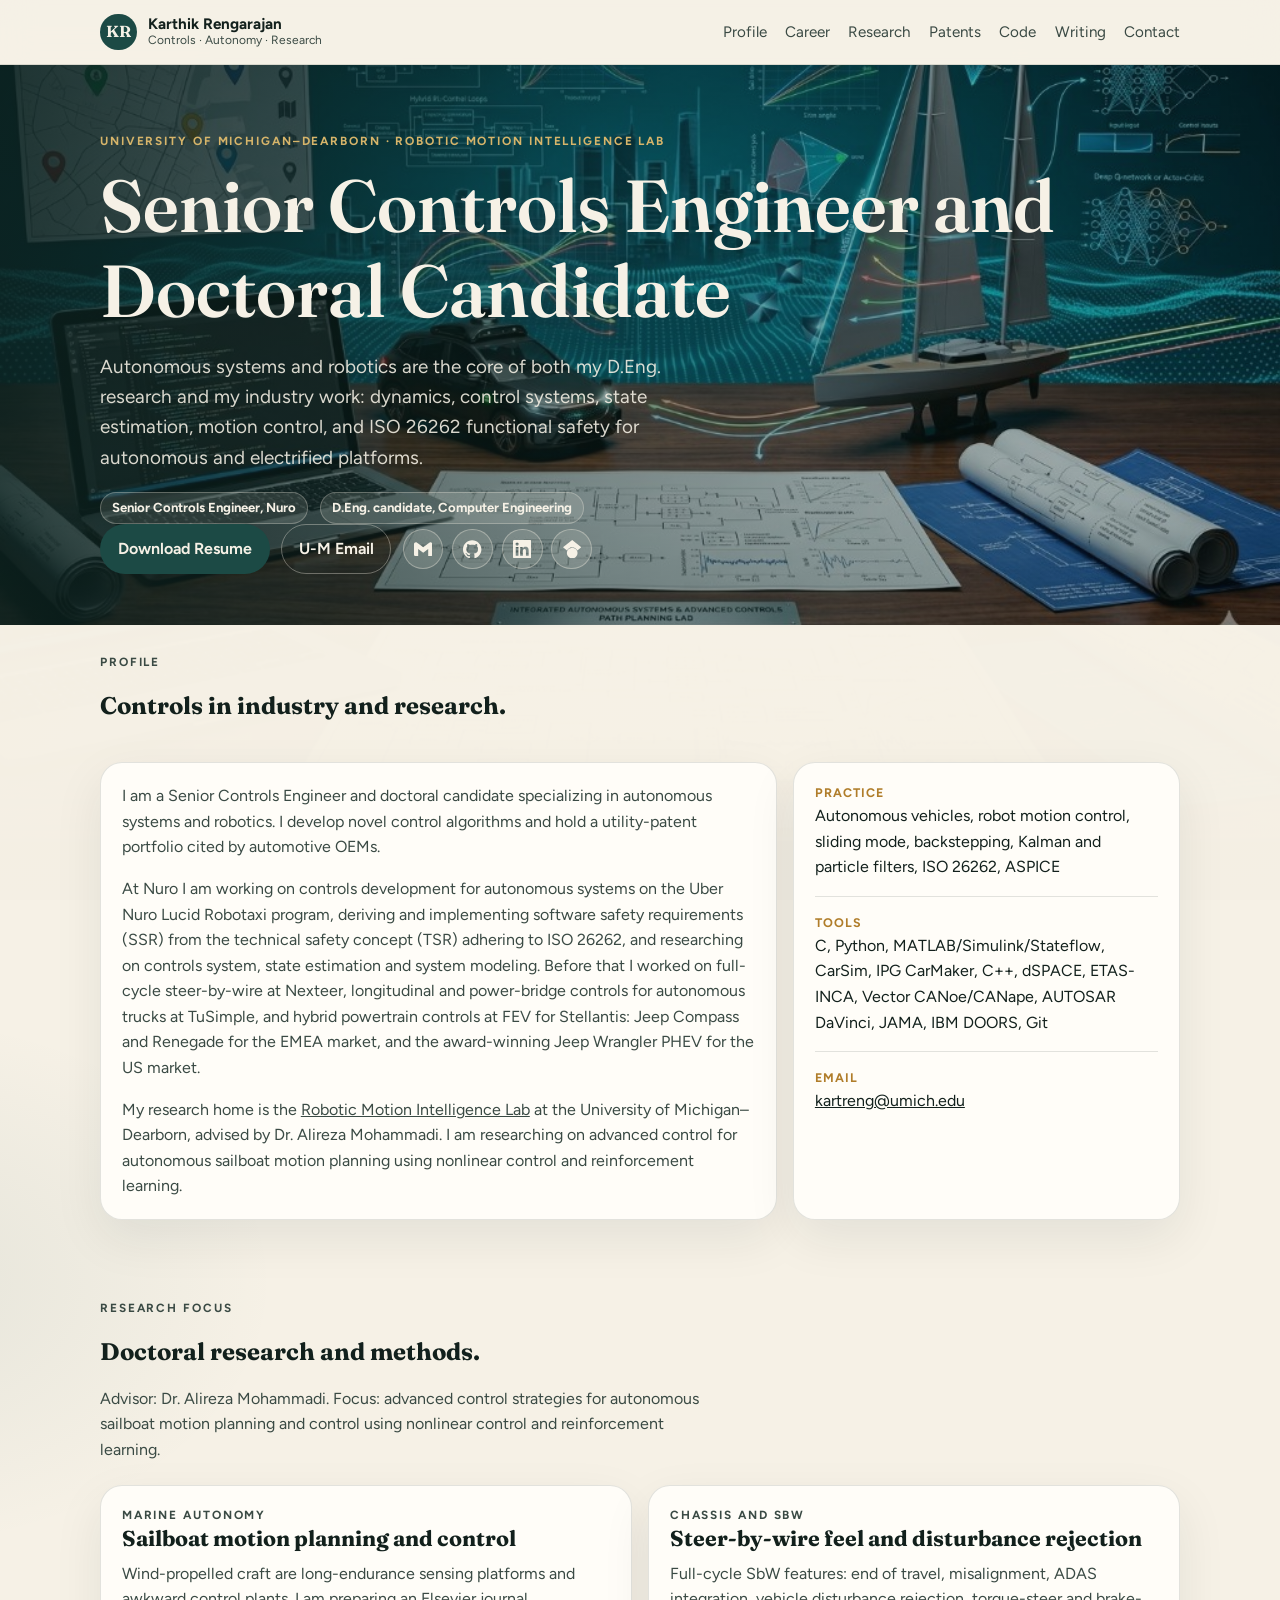
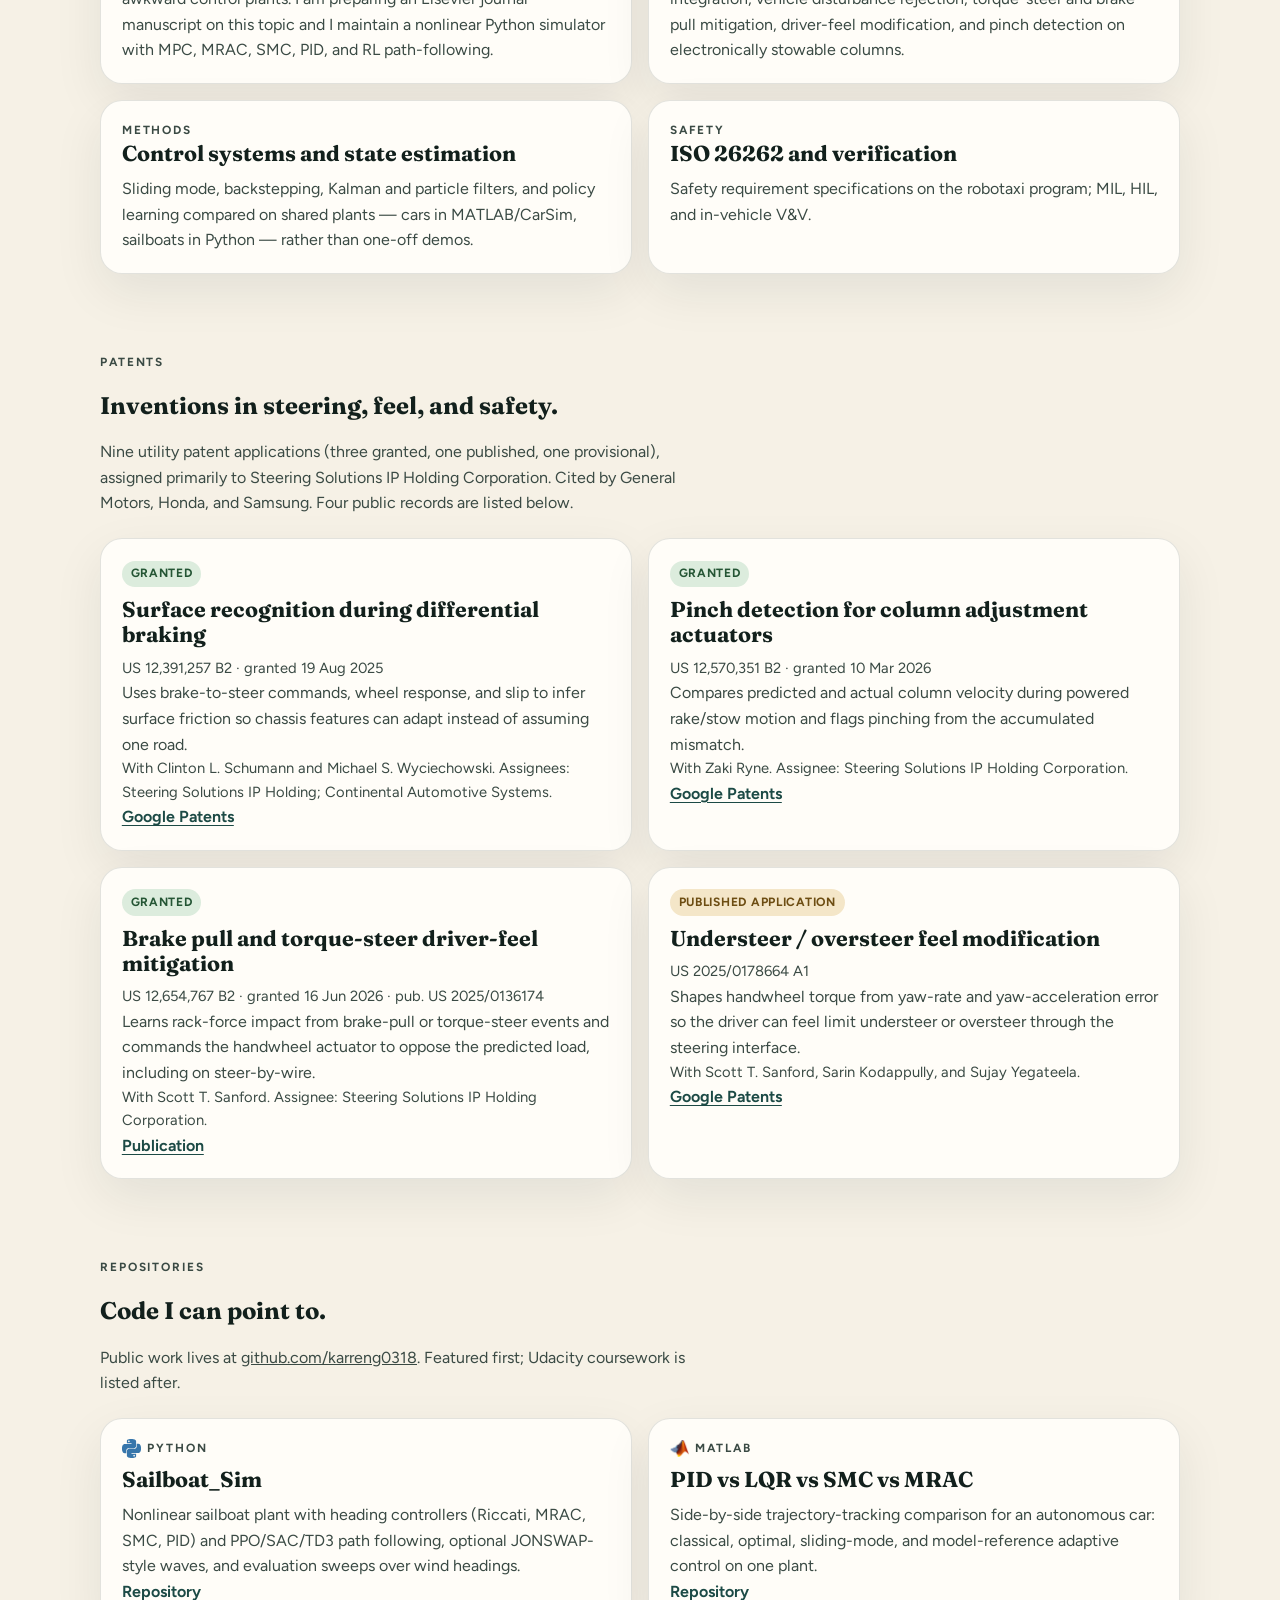
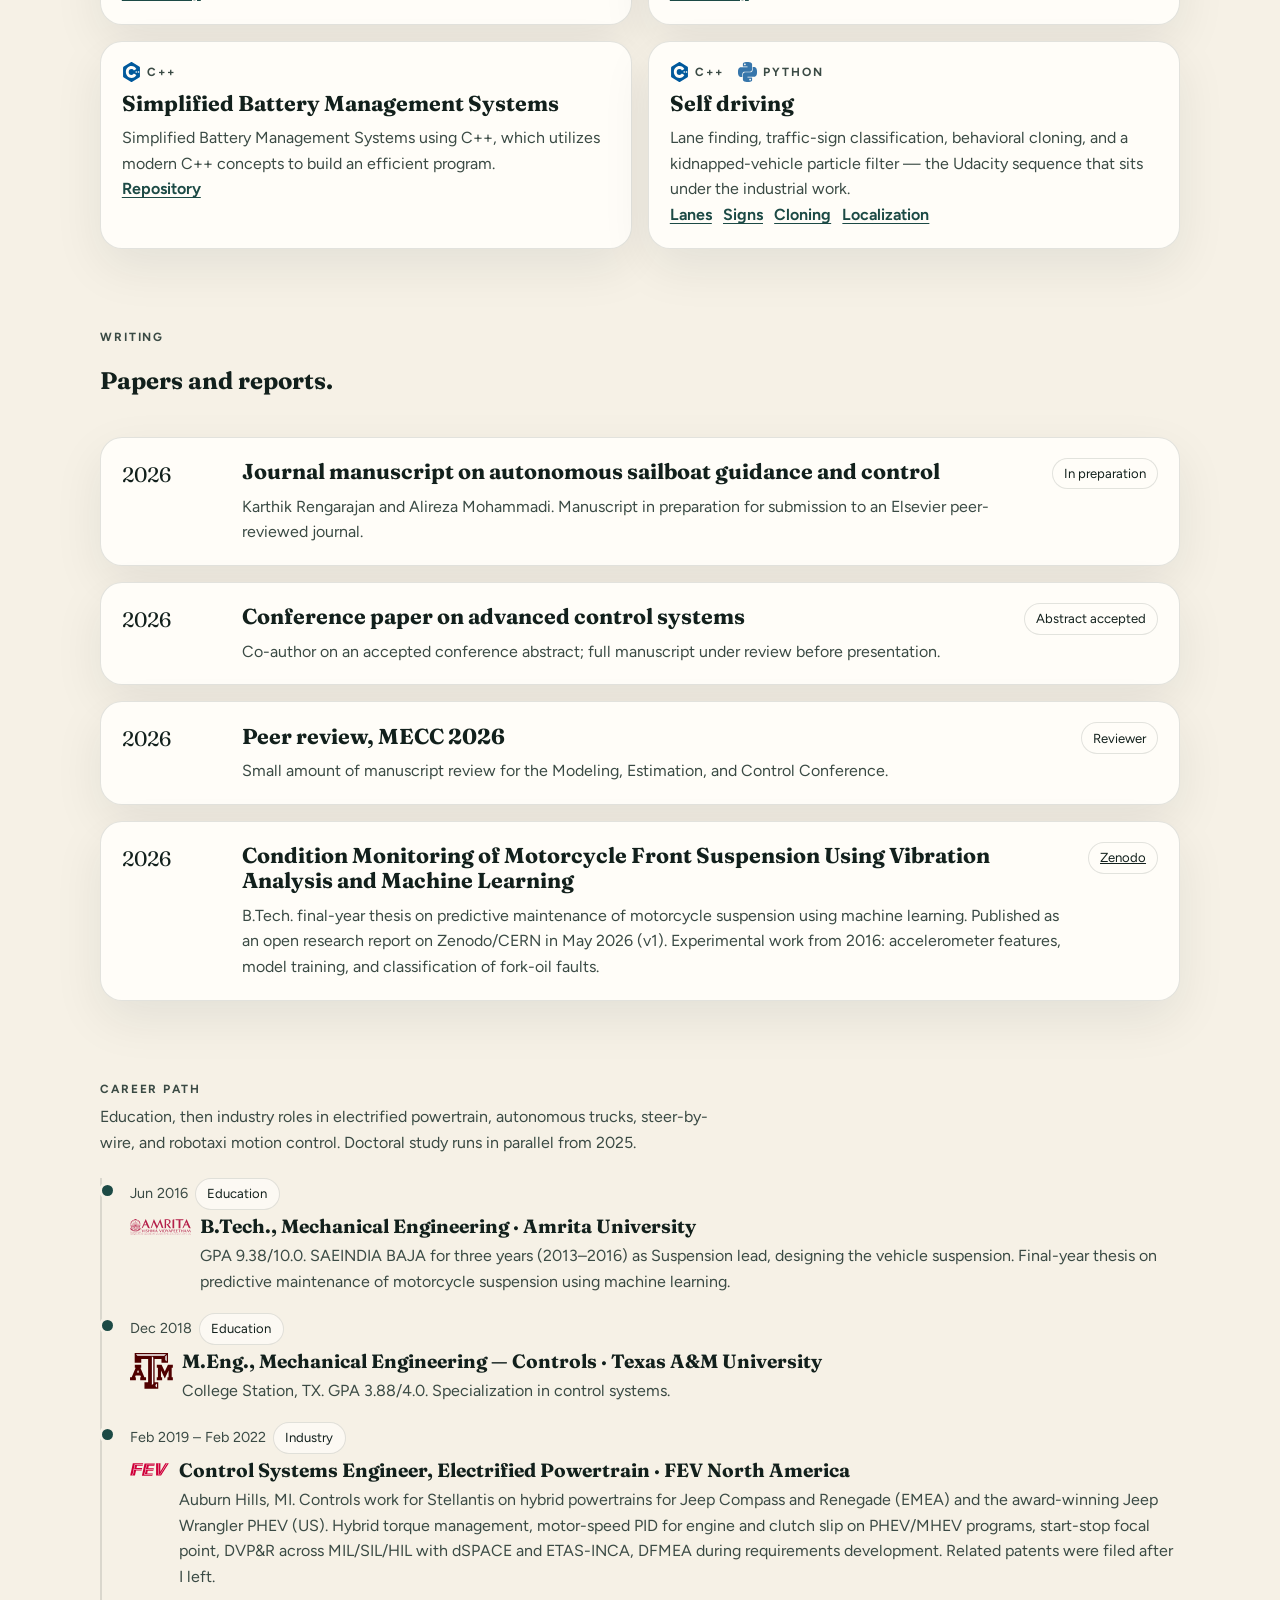
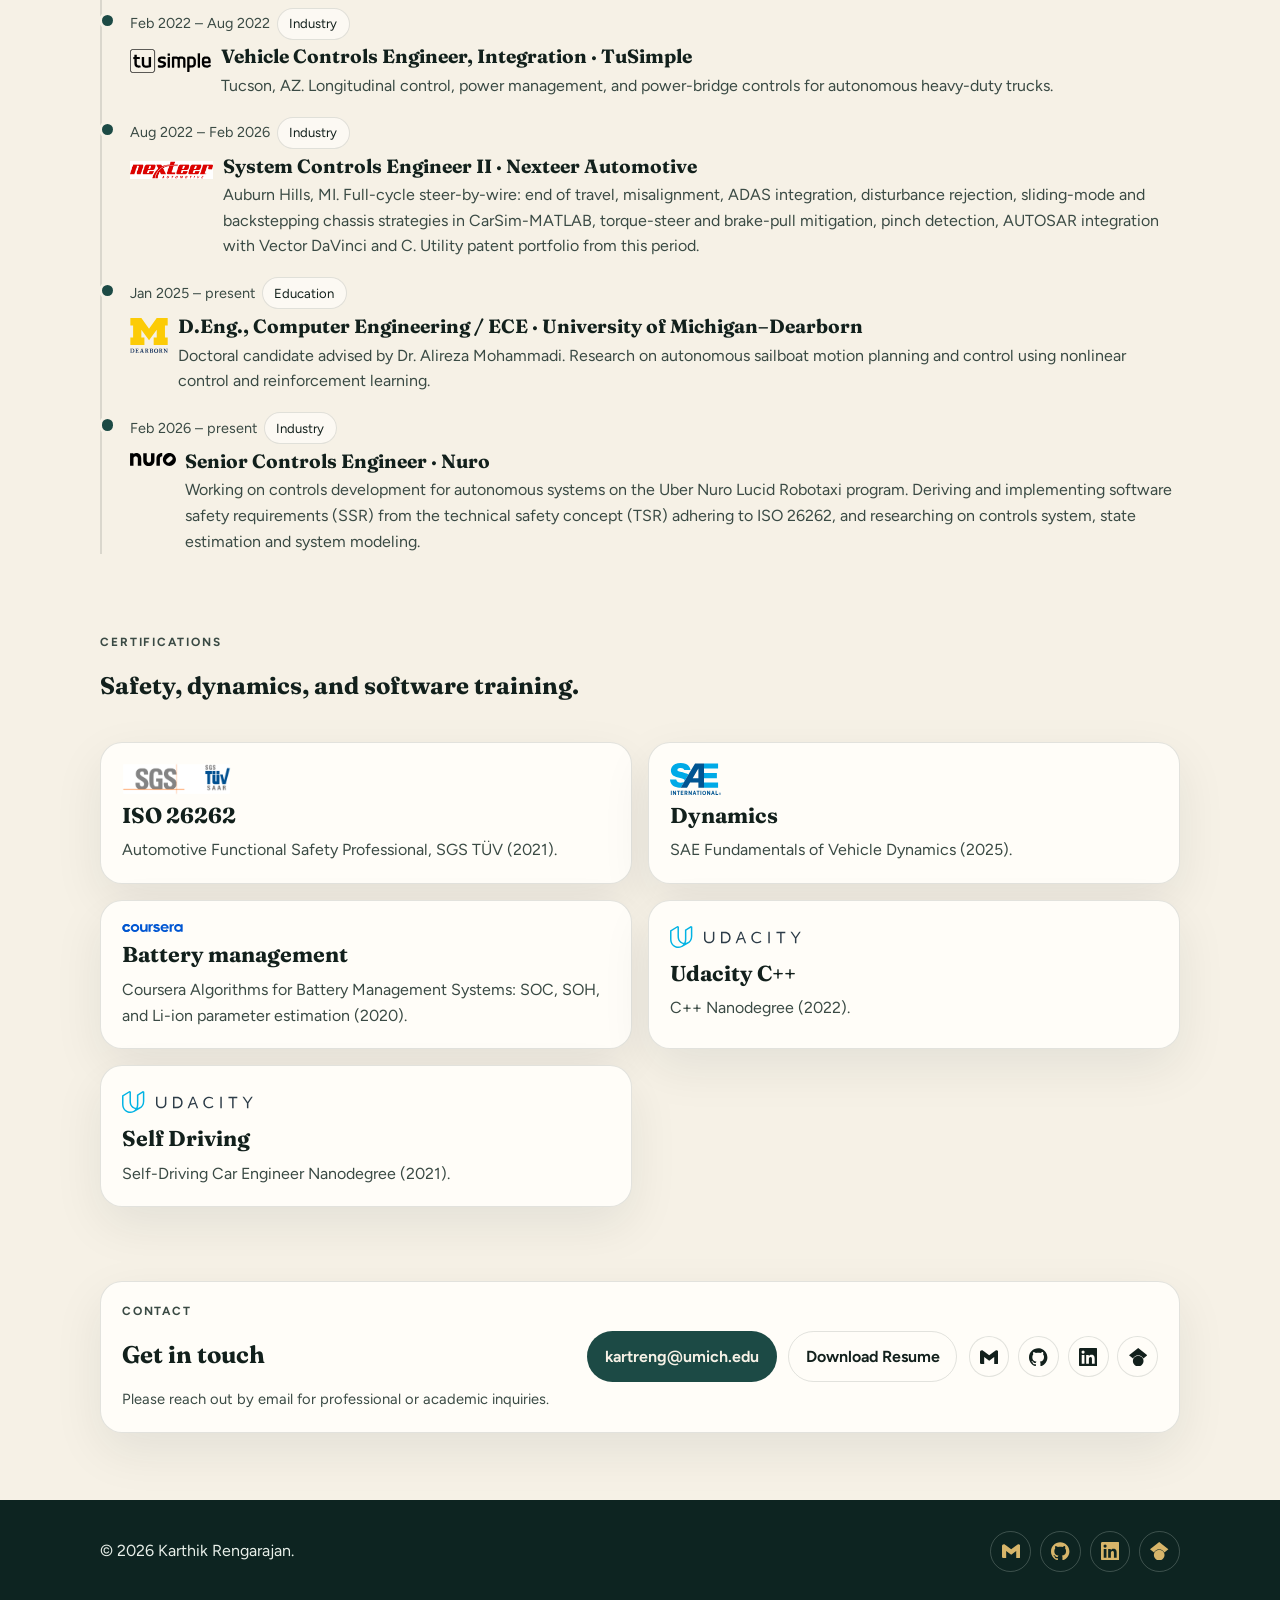
==== index.html @ 4c406afe "Describe Nuro work as deriving and implementing SSRs from the technical safety concept. Co-authored-" ====
<!DOCTYPE html>
<html lang="en">
<head>
  <meta charset="utf-8">
  <meta name="viewport" content="width=device-width, initial-scale=1">
  <title>Karthik Rengarajan — Senior Controls Engineer and Doctoral Candidate</title>
  <meta name="description" content="Karthik Rengarajan: Senior Controls Engineer at Nuro, D.Eng. candidate at the University of Michigan–Dearborn. Autonomous systems, steer-by-wire patents, sailboat control research.">
  <meta name="author" content="Karthik Rengarajan">
  <meta property="og:title" content="Karthik Rengarajan — Senior Controls Engineer and Doctoral Candidate">
  <meta property="og:description" content="Senior Controls Engineer at Nuro and D.Eng. candidate at the University of Michigan–Dearborn. Controls, autonomy, and research.">
  <meta property="og:type" content="website">
  <meta property="og:url" content="https://karreng0318.github.io/">
  <meta property="og:image" content="https://karreng0318.github.io/assets/cover.jpg">
  <meta name="twitter:card" content="summary_large_image">
  <meta name="twitter:title" content="Karthik Rengarajan — Senior Controls Engineer and Doctoral Candidate">
  <meta name="twitter:description" content="Senior Controls Engineer at Nuro and D.Eng. candidate at the University of Michigan–Dearborn.">
  <meta name="twitter:image" content="https://karreng0318.github.io/assets/cover.jpg">
  <link rel="preconnect" href="https://fonts.googleapis.com">
  <link rel="preconnect" href="https://fonts.gstatic.com" crossorigin>
  <link href="https://fonts.googleapis.com/css2?family=Figtree:wght@400;500;600;700&family=Fraunces:opsz,wght@9..144,500;9..144,600;9..144,700&display=swap" rel="stylesheet">
  <link rel="stylesheet" href="css/styles.css">
</head>
<body>
  <a class="skip-link" href="#main">Skip to content</a>
  <header class="site-header">
    <div class="nav-wrap">
      <a class="brand" href="#top">
        <span class="mark" aria-hidden="true">KR</span>
        <span class="brand-text">
          <strong>Karthik Rengarajan</strong>
          <span>Controls · Autonomy · Research</span>
        </span>
      </a>
      <button class="nav-toggle" type="button" aria-expanded="false" aria-controls="site-nav">Menu</button>
      <nav id="site-nav" aria-label="Primary">
        <ul class="nav-links">
          <li><a href="#profile">Profile</a></li>
          <li><a href="#career">Career</a></li>
          <li><a href="#research">Research</a></li>
          <li><a href="#patents">Patents</a></li>
          <li><a href="#code">Code</a></li>
          <li><a href="#writing">Writing</a></li>
          <li><a href="#contact">Contact</a></li>
        </ul>
      </nav>
    </div>
  </header>

  <main id="main">
    <section class="hero" id="top">
      <div class="hero-media">
        <img src="assets/cover.jpg" alt="Cover image: laptop, autonomous vehicle model, sailboat model, and control diagrams.">
      </div>
      <div class="hero-copy">
        <p class="kicker">University of Michigan–Dearborn · Robotic Motion Intelligence Lab</p>
        <h1>Senior Controls Engineer and Doctoral Candidate</h1>
        <p class="lede">Autonomous systems and robotics are the core of both my D.Eng. research and my industry work: dynamics, control systems, state estimation, motion control, and ISO 26262 functional safety for autonomous and electrified platforms.</p>
        <div class="meta-row" aria-label="Current roles">
          <span class="chip">Senior Controls Engineer, Nuro</span>
          <span class="chip">D.Eng. candidate, Computer Engineering</span>
        </div>
        <div class="hero-actions">
          <a class="btn btn-primary" href="assets/Karthik_Rengarajan_Resume.pdf">Download Resume</a>
          <a class="btn btn-ghost" href="mailto:kartreng@umich.edu">U-M Email</a>
          <nav class="icon-row" aria-label="Email and profiles">
            <a class="icon-link" href="mailto:karthik.rengarajan3@gmail.com" aria-label="Gmail">
              <svg viewBox="0 0 24 24" aria-hidden="true"><path d="M24 5.457v13.909c0 .904-.732 1.636-1.636 1.636h-3.819V11.73L12 16.64l-6.545-4.91v9.273H1.636A1.636 1.636 0 0 1 0 19.366V5.457c0-2.023 2.309-3.178 3.927-1.964L5.455 4.64 12 9.548l6.545-4.91 1.528-1.145C21.69 2.28 24 3.434 24 5.457z"/></svg>
            </a>
            <a class="icon-link" href="https://github.com/karreng0318" rel="noopener" aria-label="GitHub">
              <svg viewBox="0 0 24 24" aria-hidden="true"><path d="M12 .297c-6.63 0-12 5.373-12 12 0 5.303 3.438 9.8 8.205 11.385.6.113.82-.258.82-.577 0-.285-.01-1.04-.015-2.04-3.338.724-4.042-1.61-4.042-1.61C4.422 18.07 3.633 17.7 3.633 17.7c-1.087-.744.084-.729.084-.729 1.205.084 1.838 1.236 1.838 1.236 1.07 1.835 2.809 1.305 3.495.998.108-.776.417-1.305.76-1.605-2.665-.3-5.466-1.332-5.466-5.93 0-1.31.465-2.38 1.235-3.22-.135-.303-.54-1.523.105-3.176 0 0 1.005-.322 3.3 1.23.96-.267 1.98-.399 3-.405 1.02.006 2.04.138 3 .405 2.28-1.552 3.285-1.23 3.285-1.23.645 1.653.24 2.873.12 3.176.765.84 1.23 1.91 1.23 3.22 0 4.61-2.805 5.625-5.475 5.92.42.36.81 1.096.81 2.22 0 1.606-.015 2.896-.015 3.286 0 .315.21.69.825.57C20.565 22.092 24 17.592 24 12.297c0-6.627-5.373-12-12-12"/></svg>
            </a>
            <a class="icon-link" href="https://www.linkedin.com/in/karthik-rengarajan" rel="noopener" aria-label="LinkedIn">
              <svg viewBox="0 0 24 24" aria-hidden="true"><path d="M20.447 20.452h-3.554v-5.569c0-1.328-.027-3.037-1.852-3.037-1.853 0-2.136 1.445-2.136 2.939v5.667H9.351V9h3.414v1.561h.046c.477-.9 1.637-1.85 3.37-1.85 3.601 0 4.267 2.37 4.267 5.455v6.286zM5.337 7.433a2.062 2.062 0 0 1-2.063-2.065 2.064 2.064 0 1 1 2.063 2.065zm1.782 13.019H3.555V9h3.564v11.452zM22.225 0H1.771C.792 0 0 .774 0 1.729v20.542C0 23.227.792 24 1.771 24h20.451C23.2 24 24 23.227 24 22.271V1.729C24 .774 23.2 0 22.222 0h.003z"/></svg>
            </a>
            <a class="icon-link" href="https://scholar.google.com/citations?user=8799Yj0AAAAJ&hl=en" rel="noopener" aria-label="Google Scholar">
              <svg viewBox="0 0 24 24" aria-hidden="true"><path d="M5.242 13.769L0 9.5 12 0l12 9.5-5.242 4.269C17.548 11.249 14.978 9.5 12 9.5c-2.977 0-5.548 1.748-6.758 4.269zM12 10a7 7 0 1 0 0 14 7 7 0 0 0 0-14z"/></svg>
            </a>
          </nav>
        </div>
      </div>
    </section>

    <section class="section" id="profile">
      <div class="section-head">
        <div>
          <p class="kicker">Profile</p>
          <h2>Controls in industry and research.</h2>
        </div>
      </div>
      <div class="profile-grid">
        <article class="card">
          <p>I am a Senior Controls Engineer and doctoral candidate specializing in autonomous systems and robotics. I develop novel control algorithms and hold a utility-patent portfolio cited by automotive OEMs.</p>
          <p style="margin-top:1rem">At Nuro I am working on controls development for autonomous systems on the Uber Nuro Lucid Robotaxi program, deriving and implementing software safety requirements (SSR) from the technical safety concept (TSR) adhering to ISO 26262, and researching on controls system, state estimation and system modeling. Before that I worked on full-cycle steer-by-wire at Nexteer, longitudinal and power-bridge controls for autonomous trucks at TuSimple, and hybrid powertrain controls at FEV for Stellantis: Jeep Compass and Renegade for the EMEA market, and the award-winning Jeep Wrangler PHEV for the US market.</p>
          <p style="margin-top:1rem">My research home is the <a href="https://www-personal.umd.umich.edu/~amohmmad/people.html" rel="noopener">Robotic Motion Intelligence Lab</a> at the University of Michigan–Dearborn, advised by Dr. Alireza Mohammadi. I am researching on advanced control for autonomous sailboat motion planning using nonlinear control and reinforcement learning.</p>
        </article>
        <aside class="card">
          <ul class="facts">
            <li>
              <span>Practice</span>
              Autonomous vehicles, robot motion control, sliding mode, backstepping, Kalman and particle filters, ISO 26262, ASPICE
            </li>
            <li>
              <span>Tools</span>
              C, Python, MATLAB/Simulink/Stateflow, CarSim, IPG CarMaker, C++, dSPACE, ETAS-INCA, Vector CANoe/CANape, AUTOSAR DaVinci, JAMA, IBM DOORS, Git
            </li>
            <li>
              <span>Email</span>
              <a href="mailto:kartreng@umich.edu">kartreng@umich.edu</a>
            </li>
          </ul>
        </aside>
      </div>
    </section>

    <section class="section" id="research">
      <div class="section-head">
        <div>
          <p class="kicker">Research focus</p>
          <h2>Doctoral research and methods.</h2>
          <p>Advisor: Dr. Alireza Mohammadi. Focus: advanced control strategies for autonomous sailboat motion planning and control using nonlinear control and reinforcement learning.</p>
        </div>
      </div>
      <div class="research-grid">
        <article class="card">
          <p class="kicker">Marine autonomy</p>
          <h3>Sailboat motion planning and control</h3>
          <p>Wind-propelled craft are long-endurance sensing platforms and awkward control plants. I am preparing an Elsevier journal manuscript on this topic and I maintain a nonlinear Python simulator with MPC, MRAC, SMC, PID, and RL path-following.</p>
        </article>
        <article class="card">
          <p class="kicker">Chassis and SbW</p>
          <h3>Steer-by-wire feel and disturbance rejection</h3>
          <p>Full-cycle SbW features: end of travel, misalignment, ADAS integration, vehicle disturbance rejection, torque-steer and brake-pull mitigation, driver-feel modification, and pinch detection on electronically stowable columns.</p>
        </article>
        <article class="card">
          <p class="kicker">Methods</p>
          <h3>Control systems and state estimation</h3>
          <p>Sliding mode, backstepping, Kalman and particle filters, and policy learning compared on shared plants — cars in MATLAB/CarSim, sailboats in Python — rather than one-off demos.</p>
        </article>
        <article class="card">
          <p class="kicker">Safety</p>
          <h3>ISO 26262 and verification</h3>
          <p>Safety requirement specifications on the robotaxi program; MIL, HIL, and in-vehicle V&amp;V.</p>
        </article>
      </div>
    </section>

    <section class="section" id="patents">
      <div class="section-head">
        <div>
          <p class="kicker">Patents</p>
          <h2>Inventions in steering, feel, and safety.</h2>
          <p>Nine utility patent applications (three granted, one published, one provisional), assigned primarily to Steering Solutions IP Holding Corporation. Cited by General Motors, Honda, and Samsung. Four public records are listed below.</p>
        </div>
      </div>
      <div class="patent-grid">
        <article class="card">
          <span class="status status-granted">Granted</span>
          <h3>Surface recognition during differential braking</h3>
          <p class="muted">US 12,391,257 B2 · granted 19 Aug 2025</p>
          <p>Uses brake-to-steer commands, wheel response, and slip to infer surface friction so chassis features can adapt instead of assuming one road.</p>
          <p class="muted">With Clinton L. Schumann and Michael S. Wyciechowski. Assignees: Steering Solutions IP Holding; Continental Automotive Systems.</p>
          <p class="card-links"><a href="https://patents.google.com/patent/US12391257B2/en" rel="noopener">Google Patents</a></p>
        </article>
        <article class="card">
          <span class="status status-granted">Granted</span>
          <h3>Pinch detection for column adjustment actuators</h3>
          <p class="muted">US 12,570,351 B2 · granted 10 Mar 2026</p>
          <p>Compares predicted and actual column velocity during powered rake/stow motion and flags pinching from the accumulated mismatch.</p>
          <p class="muted">With Zaki Ryne. Assignee: Steering Solutions IP Holding Corporation.</p>
          <p class="card-links"><a href="https://patents.google.com/patent/US12570351B2/en" rel="noopener">Google Patents</a></p>
        </article>
        <article class="card">
          <span class="status status-granted">Granted</span>
          <h3>Brake pull and torque-steer driver-feel mitigation</h3>
          <p class="muted">US 12,654,767 B2 · granted 16 Jun 2026 · pub. US 2025/0136174</p>
          <p>Learns rack-force impact from brake-pull or torque-steer events and commands the handwheel actuator to oppose the predicted load, including on steer-by-wire.</p>
          <p class="muted">With Scott T. Sanford. Assignee: Steering Solutions IP Holding Corporation.</p>
          <p class="card-links"><a href="https://patents.google.com/patent/US20250136174A1/en" rel="noopener">Publication</a></p>
        </article>
        <article class="card">
          <span class="status status-pending">Published application</span>
          <h3>Understeer / oversteer feel modification</h3>
          <p class="muted">US 2025/0178664 A1</p>
          <p>Shapes handwheel torque from yaw-rate and yaw-acceleration error so the driver can feel limit understeer or oversteer through the steering interface.</p>
          <p class="muted">With Scott T. Sanford, Sarin Kodappully, and Sujay Yegateela.</p>
          <p class="card-links"><a href="https://patents.google.com/patent/US20250178664A1/en" rel="noopener">Google Patents</a></p>
        </article>
      </div>
    </section>

    <section class="section" id="code">
      <div class="section-head">
        <div>
          <p class="kicker">Repositories</p>
          <h2>Code I can point to.</h2>
          <p>Public work lives at <a href="https://github.com/karreng0318" rel="noopener">github.com/karreng0318</a>. Featured first; Udacity coursework is listed after.</p>
        </div>
      </div>
      <div class="repo-grid">
        <article class="card">
          <p class="kicker repo-lang"><span><img src="assets/logos/python.svg" alt="" width="24" height="24">Python</span></p>
          <h3>Sailboat_Sim</h3>
          <p>Nonlinear sailboat plant with heading controllers (Riccati, MRAC, SMC, PID) and PPO/SAC/TD3 path following, optional JONSWAP-style waves, and evaluation sweeps over wind headings.</p>
          <p class="card-links"><a href="https://github.com/karreng0318/Sailboat_Sim-main" rel="noopener">Repository</a></p>
        </article>
        <article class="card">
          <p class="kicker repo-lang"><span><img src="assets/logos/matlab.png" alt="" width="24" height="21">MATLAB</span></p>
          <h3>PID vs LQR vs SMC vs MRAC</h3>
          <p>Side-by-side trajectory-tracking comparison for an autonomous car: classical, optimal, sliding-mode, and model-reference adaptive control on one plant.</p>
          <p class="card-links"><a href="https://github.com/karreng0318/PID_vs_LQR_vs_SMC_vs_MRAC-Autonomous-Car-Trajectory-Tracking" rel="noopener">Repository</a></p>
        </article>
        <article class="card">
          <p class="kicker repo-lang"><span><img src="assets/logos/cplusplus.svg" alt="" width="24" height="24">C++</span></p>
          <h3>Simplified Battery Management Systems</h3>
          <p>Simplified Battery Management Systems using C++, which utilizes modern C++ concepts to build an efficient program.</p>
          <p class="card-links"><a href="https://github.com/karreng0318/Simple_BMS_Cpp" rel="noopener">Repository</a></p>
        </article>
        <article class="card">
          <p class="kicker repo-lang"><span><img src="assets/logos/cplusplus.svg" alt="" width="24" height="24">C++</span><span><img src="assets/logos/python.svg" alt="" width="24" height="24">Python</span></p>
          <h3>Self driving</h3>
          <p>Lane finding, traffic-sign classification, behavioral cloning, and a kidnapped-vehicle particle filter — the Udacity sequence that sits under the industrial work.</p>
          <p class="card-links">
            <a href="https://github.com/karreng0318/Udacity-Self-Driving-Car-Engineer_Project_1_Finding_Lane_Lines" rel="noopener">Lanes</a>
            <a href="https://github.com/karreng0318/Udacity_Self_Driving_Car_Project_3_Classifying_Traffic_signs" rel="noopener">Signs</a>
            <a href="https://github.com/karreng0318/Udacity_Self_Driving_Car_Project_4_Behavioral_Cloning" rel="noopener">Cloning</a>
            <a href="https://github.com/karreng0318/Udacity_Self_driving_car_Project_6_Self_Drving_Car_Kidnapped_Vehicle" rel="noopener">Localization</a>
          </p>
        </article>
      </div>
    </section>

    <section class="section" id="writing">
      <div class="section-head">
        <div>
          <p class="kicker">Writing</p>
          <h2>Papers and reports.</h2>
        </div>
      </div>
      <div class="pub-list">
        <article class="card pub-item">
          <div class="year">2026</div>
          <div>
            <h3>Journal manuscript on autonomous sailboat guidance and control</h3>
            <p>Karthik Rengarajan and Alireza Mohammadi. Manuscript in preparation for submission to an Elsevier peer-reviewed journal.</p>
          </div>
          <span class="tag">In preparation</span>
        </article>
        <article class="card pub-item">
          <div class="year">2026</div>
          <div>
            <h3>Conference paper on advanced control systems</h3>
            <p>Co-author on an accepted conference abstract; full manuscript under review before presentation.</p>
          </div>
          <span class="tag">Abstract accepted</span>
        </article>
        <article class="card pub-item">
          <div class="year">2026</div>
          <div>
            <h3>Peer review, MECC 2026</h3>
            <p>Small amount of manuscript review for the Modeling, Estimation, and Control Conference.</p>
          </div>
          <span class="tag">Reviewer</span>
        </article>
        <article class="card pub-item">
          <div class="year">2026</div>
          <div>
            <h3>Condition Monitoring of Motorcycle Front Suspension Using Vibration Analysis and Machine Learning</h3>
            <p>B.Tech. final-year thesis on predictive maintenance of motorcycle suspension using machine learning. Published as an open research report on Zenodo/CERN in May 2026 (v1). Experimental work from 2016: accelerometer features, model training, and classification of fork-oil faults.</p>
          </div>
          <a class="tag" href="https://doi.org/10.5281/zenodo.20103448" rel="noopener">Zenodo</a>
        </article>
      </div>
    </section>

    <section class="section" id="career">
      <div class="section-head">
        <div>
          <p class="kicker">Career path</p>
          <p>Education, then industry roles in electrified powertrain, autonomous trucks, steer-by-wire, and robotaxi motion control. Doctoral study runs in parallel from 2025.</p>
        </div>
      </div>
      <ol class="path-list">
        <li>
          <div class="path-meta"><time datetime="2016-06">Jun 2016</time><span class="tag">Education</span></div>
          <div class="path-org">
            <img class="logo-sm" src="assets/logos/amrita.svg" alt="" width="245" height="63">
            <div>
              <h3>B.Tech., Mechanical Engineering · Amrita University</h3>
              <p>GPA 9.38/10.0. SAEINDIA BAJA for three years (2013–2016) as Suspension lead, designing the vehicle suspension. Final-year thesis on predictive maintenance of motorcycle suspension using machine learning.</p>
            </div>
          </div>
        </li>
        <li>
          <div class="path-meta"><time datetime="2018-12">Dec 2018</time><span class="tag">Education</span></div>
          <div class="path-org">
            <img class="logo-lg" src="assets/logos/texas-am.svg" alt="" width="80" height="66">
            <div>
              <h3>M.Eng., Mechanical Engineering — Controls · Texas A&amp;M University</h3>
              <p>College Station, TX. GPA 3.88/4.0. Specialization in control systems.</p>
            </div>
          </div>
        </li>
        <li>
          <div class="path-meta"><time datetime="2019-02">Feb 2019 – Feb 2022</time><span class="tag">Industry</span></div>
          <div class="path-org">
            <img class="logo-xs" src="assets/logos/fev.svg" alt="" width="120" height="40">
            <div>
              <h3>Control Systems Engineer, Electrified Powertrain · FEV North America</h3>
              <p>Auburn Hills, MI. Controls work for Stellantis on hybrid powertrains for Jeep Compass and Renegade (EMEA) and the award-winning Jeep Wrangler PHEV (US). Hybrid torque management, motor-speed PID for engine and clutch slip on PHEV/MHEV programs, start-stop focal point, DVP&amp;R across MIL/SIL/HIL with dSPACE and ETAS-INCA, DFMEA during requirements development. Related patents were filed after I left.</p>
            </div>
          </div>
        </li>
        <li>
          <div class="path-meta"><time datetime="2022-02">Feb 2022 – Aug 2022</time><span class="tag">Industry</span></div>
          <div class="path-org">
            <img src="assets/logos/tusimple.svg" alt="" width="160" height="49">
            <div>
              <h3>Vehicle Controls Engineer, Integration · TuSimple</h3>
              <p>Tucson, AZ. Longitudinal control, power management, and power-bridge controls for autonomous heavy-duty trucks.</p>
            </div>
          </div>
        </li>
        <li>
          <div class="path-meta"><time datetime="2022-08">Aug 2022 – Feb 2026</time><span class="tag">Industry</span></div>
          <div class="path-org">
            <img src="assets/logos/nexteer.png" alt="" width="150" height="32">
            <div>
              <h3>System Controls Engineer II · Nexteer Automotive</h3>
              <p>Auburn Hills, MI. Full-cycle steer-by-wire: end of travel, misalignment, ADAS integration, disturbance rejection, sliding-mode and backstepping chassis strategies in CarSim-MATLAB, torque-steer and brake-pull mitigation, pinch detection, AUTOSAR integration with Vector DaVinci and C. Utility patent portfolio from this period.</p>
            </div>
          </div>
        </li>
        <li>
          <div class="path-meta"><time datetime="2025-01">Jan 2025 – present</time><span class="tag">Education</span></div>
          <div class="path-org">
            <img class="logo-lg" src="assets/logos/um-dearborn.svg" alt="" width="84" height="77">
            <div>
              <h3>D.Eng., Computer Engineering / ECE · University of Michigan–Dearborn</h3>
              <p>Doctoral candidate advised by Dr. Alireza Mohammadi. Research on autonomous sailboat motion planning and control using nonlinear control and reinforcement learning.</p>
            </div>
          </div>
        </li>
        <li>
          <div class="path-meta"><time datetime="2026-02">Feb 2026 – present</time><span class="tag">Industry</span></div>
          <div class="path-org">
            <img class="logo-xs" src="assets/logos/nuro.svg" alt="" width="140" height="40">
            <div>
              <h3>Senior Controls Engineer · Nuro</h3>
              <p>Working on controls development for autonomous systems on the Uber Nuro Lucid Robotaxi program. Deriving and implementing software safety requirements (SSR) from the technical safety concept (TSR) adhering to ISO 26262, and researching on controls system, state estimation and system modeling.</p>
            </div>
          </div>
        </li>
      </ol>
    </section>

    <section class="section" id="certifications">
      <div class="section-head">
        <div>
          <p class="kicker">Certifications</p>
          <h2>Safety, dynamics, and software training.</h2>
        </div>
      </div>
      <div class="research-grid">
        <article class="card">
          <img class="cert-logo" src="assets/logos/sgs-tuv.png" alt="" width="150" height="44">
          <h3>ISO 26262</h3>
          <p>Automotive Functional Safety Professional, SGS TÜV (2021).</p>
        </article>
        <article class="card">
          <img class="cert-logo" src="assets/logos/sae.svg" alt="" width="80" height="50">
          <h3>Dynamics</h3>
          <p>SAE Fundamentals of Vehicle Dynamics (2025).</p>
        </article>
        <article class="card">
          <img class="cert-logo logo-sm" src="assets/logos/coursera.svg" alt="" width="140" height="20">
          <h3>Battery management</h3>
          <p>Coursera Algorithms for Battery Management Systems: SOC, SOH, and Li-ion parameter estimation (2020).</p>
        </article>
        <article class="card">
          <img class="cert-logo" src="assets/logos/udacity.svg" alt="" width="140" height="23">
          <h3>Udacity C++</h3>
          <p>C++ Nanodegree (2022).</p>
        </article>
        <article class="card">
          <img class="cert-logo" src="assets/logos/udacity.svg" alt="" width="140" height="23">
          <h3>Self Driving</h3>
          <p>Self-Driving Car Engineer Nanodegree (2021).</p>
        </article>
      </div>
    </section>

    <section class="section" id="contact">
      <div class="card contact-panel">
        <div>
          <p class="kicker">Contact</p>
          <h2>Get in touch</h2>
          <p class="muted">Please reach out by email for professional or academic inquiries.</p>
        </div>
        <div class="hero-actions">
          <a class="btn btn-primary" href="mailto:kartreng@umich.edu">kartreng@umich.edu</a>
          <a class="btn btn-ghost" href="assets/Karthik_Rengarajan_Resume.pdf">Download Resume</a>
          <nav class="icon-row" aria-label="Email and profiles">
            <a class="icon-link" href="mailto:karthik.rengarajan3@gmail.com" aria-label="Gmail">
              <svg viewBox="0 0 24 24" aria-hidden="true"><path d="M24 5.457v13.909c0 .904-.732 1.636-1.636 1.636h-3.819V11.73L12 16.64l-6.545-4.91v9.273H1.636A1.636 1.636 0 0 1 0 19.366V5.457c0-2.023 2.309-3.178 3.927-1.964L5.455 4.64 12 9.548l6.545-4.91 1.528-1.145C21.69 2.28 24 3.434 24 5.457z"/></svg>
            </a>
            <a class="icon-link" href="https://github.com/karreng0318" rel="noopener" aria-label="GitHub">
              <svg viewBox="0 0 24 24" aria-hidden="true"><path d="M12 .297c-6.63 0-12 5.373-12 12 0 5.303 3.438 9.8 8.205 11.385.6.113.82-.258.82-.577 0-.285-.01-1.04-.015-2.04-3.338.724-4.042-1.61-4.042-1.61C4.422 18.07 3.633 17.7 3.633 17.7c-1.087-.744.084-.729.084-.729 1.205.084 1.838 1.236 1.838 1.236 1.07 1.835 2.809 1.305 3.495.998.108-.776.417-1.305.76-1.605-2.665-.3-5.466-1.332-5.466-5.93 0-1.31.465-2.38 1.235-3.22-.135-.303-.54-1.523.105-3.176 0 0 1.005-.322 3.3 1.23.96-.267 1.98-.399 3-.405 1.02.006 2.04.138 3 .405 2.28-1.552 3.285-1.23 3.285-1.23.645 1.653.24 2.873.12 3.176.765.84 1.23 1.91 1.23 3.22 0 4.61-2.805 5.625-5.475 5.92.42.36.81 1.096.81 2.22 0 1.606-.015 2.896-.015 3.286 0 .315.21.69.825.57C20.565 22.092 24 17.592 24 12.297c0-6.627-5.373-12-12-12"/></svg>
            </a>
            <a class="icon-link" href="https://www.linkedin.com/in/karthik-rengarajan" rel="noopener" aria-label="LinkedIn">
              <svg viewBox="0 0 24 24" aria-hidden="true"><path d="M20.447 20.452h-3.554v-5.569c0-1.328-.027-3.037-1.852-3.037-1.853 0-2.136 1.445-2.136 2.939v5.667H9.351V9h3.414v1.561h.046c.477-.9 1.637-1.85 3.37-1.85 3.601 0 4.267 2.37 4.267 5.455v6.286zM5.337 7.433a2.062 2.062 0 0 1-2.063-2.065 2.064 2.064 0 1 1 2.063 2.065zm1.782 13.019H3.555V9h3.564v11.452zM22.225 0H1.771C.792 0 0 .774 0 1.729v20.542C0 23.227.792 24 1.771 24h20.451C23.2 24 24 23.227 24 22.271V1.729C24 .774 23.2 0 22.222 0h.003z"/></svg>
            </a>
            <a class="icon-link" href="https://scholar.google.com/citations?user=8799Yj0AAAAJ&hl=en" rel="noopener" aria-label="Google Scholar">
              <svg viewBox="0 0 24 24" aria-hidden="true"><path d="M5.242 13.769L0 9.5 12 0l12 9.5-5.242 4.269C17.548 11.249 14.978 9.5 12 9.5c-2.977 0-5.548 1.748-6.758 4.269zM12 10a7 7 0 1 0 0 14 7 7 0 0 0 0-14z"/></svg>
            </a>
          </nav>
        </div>
      </div>
    </section>
  </main>

  <footer class="site-footer">
    <div class="footer-inner">
      <p>© <span id="year"></span> Karthik Rengarajan.</p>
      <nav class="icon-row" aria-label="Email and profiles">
        <a class="icon-link" href="mailto:karthik.rengarajan3@gmail.com" aria-label="Gmail">
          <svg viewBox="0 0 24 24" aria-hidden="true"><path d="M24 5.457v13.909c0 .904-.732 1.636-1.636 1.636h-3.819V11.73L12 16.64l-6.545-4.91v9.273H1.636A1.636 1.636 0 0 1 0 19.366V5.457c0-2.023 2.309-3.178 3.927-1.964L5.455 4.64 12 9.548l6.545-4.91 1.528-1.145C21.69 2.28 24 3.434 24 5.457z"/></svg>
        </a>
        <a class="icon-link" href="https://github.com/karreng0318" rel="noopener" aria-label="GitHub">
          <svg viewBox="0 0 24 24" aria-hidden="true"><path d="M12 .297c-6.63 0-12 5.373-12 12 0 5.303 3.438 9.8 8.205 11.385.6.113.82-.258.82-.577 0-.285-.01-1.04-.015-2.04-3.338.724-4.042-1.61-4.042-1.61C4.422 18.07 3.633 17.7 3.633 17.7c-1.087-.744.084-.729.084-.729 1.205.084 1.838 1.236 1.838 1.236 1.07 1.835 2.809 1.305 3.495.998.108-.776.417-1.305.76-1.605-2.665-.3-5.466-1.332-5.466-5.93 0-1.31.465-2.38 1.235-3.22-.135-.303-.54-1.523.105-3.176 0 0 1.005-.322 3.3 1.23.96-.267 1.98-.399 3-.405 1.02.006 2.04.138 3 .405 2.28-1.552 3.285-1.23 3.285-1.23.645 1.653.24 2.873.12 3.176.765.84 1.23 1.91 1.23 3.22 0 4.61-2.805 5.625-5.475 5.92.42.36.81 1.096.81 2.22 0 1.606-.015 2.896-.015 3.286 0 .315.21.69.825.57C20.565 22.092 24 17.592 24 12.297c0-6.627-5.373-12-12-12"/></svg>
        </a>
        <a class="icon-link" href="https://www.linkedin.com/in/karthik-rengarajan" rel="noopener" aria-label="LinkedIn">
          <svg viewBox="0 0 24 24" aria-hidden="true"><path d="M20.447 20.452h-3.554v-5.569c0-1.328-.027-3.037-1.852-3.037-1.853 0-2.136 1.445-2.136 2.939v5.667H9.351V9h3.414v1.561h.046c.477-.9 1.637-1.85 3.37-1.85 3.601 0 4.267 2.37 4.267 5.455v6.286zM5.337 7.433a2.062 2.062 0 0 1-2.063-2.065 2.064 2.064 0 1 1 2.063 2.065zm1.782 13.019H3.555V9h3.564v11.452zM22.225 0H1.771C.792 0 0 .774 0 1.729v20.542C0 23.227.792 24 1.771 24h20.451C23.2 24 24 23.227 24 22.271V1.729C24 .774 23.2 0 22.222 0h.003z"/></svg>
        </a>
        <a class="icon-link" href="https://scholar.google.com/citations?user=8799Yj0AAAAJ&hl=en" rel="noopener" aria-label="Google Scholar">
          <svg viewBox="0 0 24 24" aria-hidden="true"><path d="M5.242 13.769L0 9.5 12 0l12 9.5-5.242 4.269C17.548 11.249 14.978 9.5 12 9.5c-2.977 0-5.548 1.748-6.758 4.269zM12 10a7 7 0 1 0 0 14 7 7 0 0 0 0-14z"/></svg>
        </a>
      </nav>
    </div>
  </footer>
  <script src="js/main.js"></script>
</body>
</html>
---- css/styles.css ----
:root {
  --ink: #12201c;
  --ink-soft: #3a4a44;
  --paper: #f6f1e6;
  --paper-2: #efe7d6;
  --card: #fffdf8;
  --line: rgba(18, 32, 28, 0.12);
  --sea: #1c4a45;
  --sea-deep: #0d2421;
  --brass: #b07d2a;
  --brass-soft: #d7b56a;
  --moss: #3f6b52;
  --shadow: 0 18px 50px rgba(13, 36, 33, 0.08);
  --radius: 22px;
  --max: 1120px;
  --sans: "Figtree", "Segoe UI", sans-serif;
  --serif: "Fraunces", "Times New Roman", serif;
}

*,
*::before,
*::after {
  box-sizing: border-box;
}

html {
  scroll-behavior: smooth;
}

body {
  margin: 0;
  font-family: var(--sans);
  color: var(--ink);
  background:
    radial-gradient(1200px 700px at 110% -10%, rgba(176, 125, 42, 0.12), transparent 50%),
    radial-gradient(900px 600px at -10% 20%, rgba(28, 74, 69, 0.08), transparent 45%),
    var(--paper);
  line-height: 1.6;
}

body::before {
  content: "";
  position: fixed;
  inset: 0;
  pointer-events: none;
  z-index: 0;
  background-image:
    linear-gradient(180deg, rgba(246, 241, 230, 0.92), rgba(246, 241, 230, 0.96)),
    url("../assets/cover.jpg");
  background-size: cover;
  background-position: center 40%;
  opacity: 0.22;
}

img,
svg {
  max-width: 100%;
}

a {
  color: inherit;
}

.skip-link {
  position: absolute;
  left: 1rem;
  top: -3rem;
  background: var(--sea);
  color: #fff;
  padding: 0.55rem 0.8rem;
  z-index: 20;
}

.skip-link:focus {
  top: 1rem;
}

.site-header {
  position: sticky;
  top: 0;
  z-index: 10;
  backdrop-filter: blur(16px);
  background: rgba(246, 241, 230, 0.84);
  border-bottom: 1px solid var(--line);
}

.nav-wrap {
  max-width: var(--max);
  margin: 0 auto;
  padding: 0.85rem 1.25rem;
  display: flex;
  align-items: center;
  justify-content: space-between;
  gap: 1rem;
}

.brand {
  display: flex;
  align-items: center;
  gap: 0.7rem;
  text-decoration: none;
}

.mark {
  width: 2.3rem;
  height: 2.3rem;
  border-radius: 50%;
  display: grid;
  place-items: center;
  background: var(--sea);
  color: #f6f1e6;
  font-family: var(--serif);
  font-weight: 650;
}

.brand-text {
  display: flex;
  flex-direction: column;
  line-height: 1.15;
}

.brand-text strong {
  font-size: 0.95rem;
}

.brand-text span {
  font-size: 0.75rem;
  color: var(--ink-soft);
}

.nav-toggle {
  display: none;
  border: 1px solid var(--line);
  background: var(--card);
  border-radius: 10px;
  padding: 0.45rem 0.65rem;
  font: inherit;
}

.nav-links {
  display: flex;
  gap: 1.15rem;
  list-style: none;
  margin: 0;
  padding: 0;
}

.nav-links a {
  text-decoration: none;
  font-size: 0.95rem;
  color: var(--ink-soft);
}

.nav-links a:hover,
.nav-links a:focus-visible {
  color: var(--sea);
}

.hero,
.section,
.site-footer {
  position: relative;
  z-index: 1;
}

.hero {
  max-width: none;
  margin: 0;
  padding: 0;
  display: grid;
  min-height: 34rem;
  color: #f6f1e6;
}

.hero-media,
.hero-copy {
  grid-area: 1 / 1;
}

.hero-media {
  position: relative;
  min-height: 34rem;
}

.hero-media img {
  position: absolute;
  inset: 0;
  display: block;
  width: 100%;
  height: 100%;
  object-fit: cover;
  object-position: center 58%;
}

.hero-media::after {
  content: "";
  position: absolute;
  inset: 0;
  background: linear-gradient(90deg, rgba(13, 36, 33, 0.82) 0%, rgba(13, 36, 33, 0.48) 46%, rgba(13, 36, 33, 0.22) 100%);
}

.hero-copy {
  position: relative;
  z-index: 1;
  max-width: var(--max);
  width: 100%;
  margin: 0 auto;
  padding: 4.2rem 1.25rem 3.2rem;
}

.hero .lede {
  color: rgba(246, 241, 230, 0.88);
}

.hero .chip {
  background: rgba(246, 241, 230, 0.12);
  border-color: rgba(246, 241, 230, 0.28);
  color: #f6f1e6;
}

.hero .btn-ghost {
  border-color: rgba(246, 241, 230, 0.35);
  color: #f6f1e6;
}

.icon-row {
  display: flex;
  flex-wrap: wrap;
  align-items: center;
  gap: 0.55rem;
}

.icon-link {
  display: inline-flex;
  align-items: center;
  justify-content: center;
  width: 2.55rem;
  height: 2.55rem;
  border-radius: 50%;
  border: 1px solid var(--line);
  color: var(--ink);
  background: rgba(255, 253, 248, 0.7);
  text-decoration: none;
}

.icon-link svg {
  width: 1.15rem;
  height: 1.15rem;
  fill: currentColor;
}

.hero .icon-link {
  border-color: rgba(246, 241, 230, 0.35);
  color: #f6f1e6;
  background: rgba(246, 241, 230, 0.12);
}

.site-footer .icon-link {
  border-color: rgba(232, 239, 233, 0.22);
  color: #d7b56a;
  background: transparent;
}

.hero .kicker {
  color: var(--brass-soft);
}

.hero-caption {
  margin: 0 0 1rem;
  font-size: 0.82rem;
  letter-spacing: 0.1em;
  text-transform: uppercase;
  color: var(--brass-soft);
  font-weight: 700;
}

.kicker {
  letter-spacing: 0.16em;
  text-transform: uppercase;
  font-size: 0.74rem;
  color: var(--brass);
  font-weight: 700;
  margin: 0 0 0.8rem;
}

.repo-lang {
  display: inline-flex;
  align-items: center;
  flex-wrap: wrap;
  gap: 0.45rem 0.85rem;
}

.repo-lang span {
  display: inline-flex;
  align-items: center;
  gap: 0.4rem;
}

.repo-lang img {
  height: 1.2rem;
  width: 1.2rem;
  object-fit: contain;
}

.repo-lang img.wide {
  width: auto;
  max-width: 5.2rem;
}

h1,
h2,
h3 {
  font-family: var(--serif);
  font-optical-sizing: auto;
  line-height: 1.15;
}

h1 {
  font-size: clamp(2.6rem, 6vw, 4.6rem);
  margin: 0 0 0.85rem;
  font-weight: 600;
}

.lede {
  font-size: 1.18rem;
  color: var(--ink-soft);
  max-width: 38rem;
}

.meta-row,
.hero-actions,
.card-links,
.footer-links {
  display: flex;
  flex-wrap: wrap;
  gap: 0.7rem;
}

.card-links {
  margin-top: 0.85rem;
}

.card-links a {
  color: var(--sea);
  font-weight: 650;
  text-underline-offset: 0.18em;
}

.chip,
.tag {
  border: 1px solid var(--line);
  background: rgba(255, 253, 248, 0.7);
  border-radius: 999px;
  padding: 0.28rem 0.7rem;
  font-size: 0.82rem;
}

.chip {
  font-weight: 700;
}

.btn {
  display: inline-flex;
  align-items: center;
  justify-content: center;
  text-decoration: none;
  border-radius: 999px;
  padding: 0.72rem 1.05rem;
  font-weight: 650;
  border: 1px solid transparent;
}

.btn-primary {
  background: var(--sea);
  color: #f6f1e6;
}

.btn-ghost {
  background: transparent;
  border-color: var(--line);
}

.section {
  max-width: var(--max);
  margin: 0 auto;
  padding: 1.4rem 1.25rem 3.2rem;
}

.section-head {
  display: flex;
  justify-content: space-between;
  align-items: end;
  gap: 1rem;
  margin-bottom: 1.4rem;
}

.section-head p {
  margin: 0.35rem 0 0;
  color: var(--ink-soft);
  max-width: 38rem;
}

.profile-grid,
.research-grid,
.patent-grid,
.repo-grid,
.pub-list,
.experience {
  display: grid;
  gap: 1rem;
}

.profile-grid {
  grid-template-columns: 1.4fr 0.8fr;
}

.card {
  background: var(--card);
  border: 1px solid var(--line);
  border-radius: var(--radius);
  padding: 1.25rem 1.3rem;
  box-shadow: var(--shadow);
}

.facts {
  list-style: none;
  margin: 0;
  padding: 0;
}

.facts li + li {
  margin-top: 1rem;
  padding-top: 1rem;
  border-top: 1px solid var(--line);
}

.facts span {
  display: block;
  font-size: 0.78rem;
  letter-spacing: 0.08em;
  text-transform: uppercase;
  color: var(--brass);
  font-weight: 700;
}

.research-grid,
.patent-grid,
.repo-grid {
  grid-template-columns: repeat(2, 1fr);
}

.card h3 {
  margin: 0.15rem 0 0.55rem;
  font-size: 1.35rem;
}

.cert-logo {
  display: block;
  height: 2rem;
  width: auto;
  max-width: 8.4rem;
  object-fit: contain;
  object-position: left center;
  margin: 0 0 0.55rem;
}

.cert-logo.logo-sm {
  height: 0.85rem;
  max-width: 3.8rem;
}

.card p {
  margin: 0;
  color: var(--ink-soft);
}

.status {
  display: inline-block;
  font-size: 0.75rem;
  font-weight: 700;
  letter-spacing: 0.06em;
  text-transform: uppercase;
  border-radius: 999px;
  padding: 0.22rem 0.55rem;
  margin-bottom: 0.55rem;
}

.status-granted {
  background: #dcecdd;
  color: #245534;
}

.status-pending {
  background: #f4e6c8;
  color: #6d4d12;
}

.muted {
  color: var(--ink-soft);
  font-size: 0.92rem;
}

.pub-list {
  grid-template-columns: 1fr;
}

.pub-item {
  display: grid;
  grid-template-columns: 6.5rem 1fr auto;
  gap: 1rem;
  align-items: start;
}

.year {
  font-family: var(--serif);
  font-size: 1.3rem;
}

.experience {
  grid-template-columns: 1fr;
}

.job {
  display: grid;
  grid-template-columns: 10.5rem 1fr;
  gap: 1rem;
}

.job time {
  color: var(--ink-soft);
  font-size: 0.92rem;
}

.path-list {
  list-style: none;
  margin: 0;
  padding: 0 0 0 0.4rem;
  border-left: 2px solid var(--line);
}

.path-list > li {
  position: relative;
  padding: 0 0 1.15rem 1.35rem;
}

.path-list > li:last-child {
  padding-bottom: 0;
}

.path-list > li::before {
  content: "";
  position: absolute;
  left: -0.42rem;
  top: 0.45rem;
  width: 0.7rem;
  height: 0.7rem;
  border-radius: 50%;
  background: var(--sea);
  box-shadow: 0 0 0 3px var(--paper);
}

.path-org {
  display: flex;
  align-items: flex-start;
  gap: 0.6rem;
}

.path-org img {
  height: 1.55rem;
  width: auto;
  max-width: 5.2rem;
  object-fit: contain;
  object-position: left center;
  flex-shrink: 0;
  margin-top: 0.2rem;
}

.path-org img.logo-sm {
  height: 1.05rem;
  max-width: 3.8rem;
}

.path-org img.logo-xs {
  height: 0.82rem;
  max-width: 2.9rem;
}

.path-org img.logo-lg {
  height: 2.2rem;
  max-width: 6.4rem;
}

.path-meta {
  display: flex;
  flex-wrap: wrap;
  gap: 0.45rem;
  align-items: center;
  margin-bottom: 0.35rem;
}

.path-meta time {
  color: var(--ink-soft);
  font-size: 0.9rem;
}

.path-list h3 {
  margin: 0 0 0.35rem;
  font-size: 1.2rem;
}

.path-list p {
  margin: 0;
  color: var(--ink-soft);
}

.contact-panel {
  display: flex;
  justify-content: space-between;
  gap: 1.5rem;
  align-items: center;
}

.site-footer {
  background: var(--sea-deep);
  color: #e8efe9;
  margin-top: 1rem;
}

.footer-inner {
  max-width: var(--max);
  margin: 0 auto;
  padding: 1.4rem 1.25rem 2rem;
  display: flex;
  justify-content: space-between;
  align-items: center;
  gap: 1rem;
}

.footer-links a {
  color: #d7b56a;
}

@media (max-width: 860px) {
  .profile-grid,
  .research-grid,
  .patent-grid,
  .repo-grid,
  .pub-item,
  .job,
  .contact-panel,
  .footer-inner {
    grid-template-columns: 1fr;
    display: block;
  }

  .nav-toggle {
    display: inline-flex;
  }

  .nav-links {
    display: none;
    position: absolute;
    right: 1.25rem;
    top: 4.1rem;
    background: var(--card);
    border: 1px solid var(--line);
    border-radius: 16px;
    padding: 0.8rem 1rem;
    flex-direction: column;
    min-width: 12rem;
    box-shadow: var(--shadow);
  }

  .nav-links.open {
    display: flex;
  }

  .hero,
  .hero-media {
    min-height: 28rem;
  }

  .hero-copy {
    padding-top: 2.4rem;
  }

  .job time,
  .year {
    display: block;
    margin-bottom: 0.35rem;
  }

  .section-head,
  .contact-panel,
  .footer-inner {
    display: block;
  }
}

@media (prefers-reduced-motion: reduce) {
  html {
    scroll-behavior: auto;
  }
}
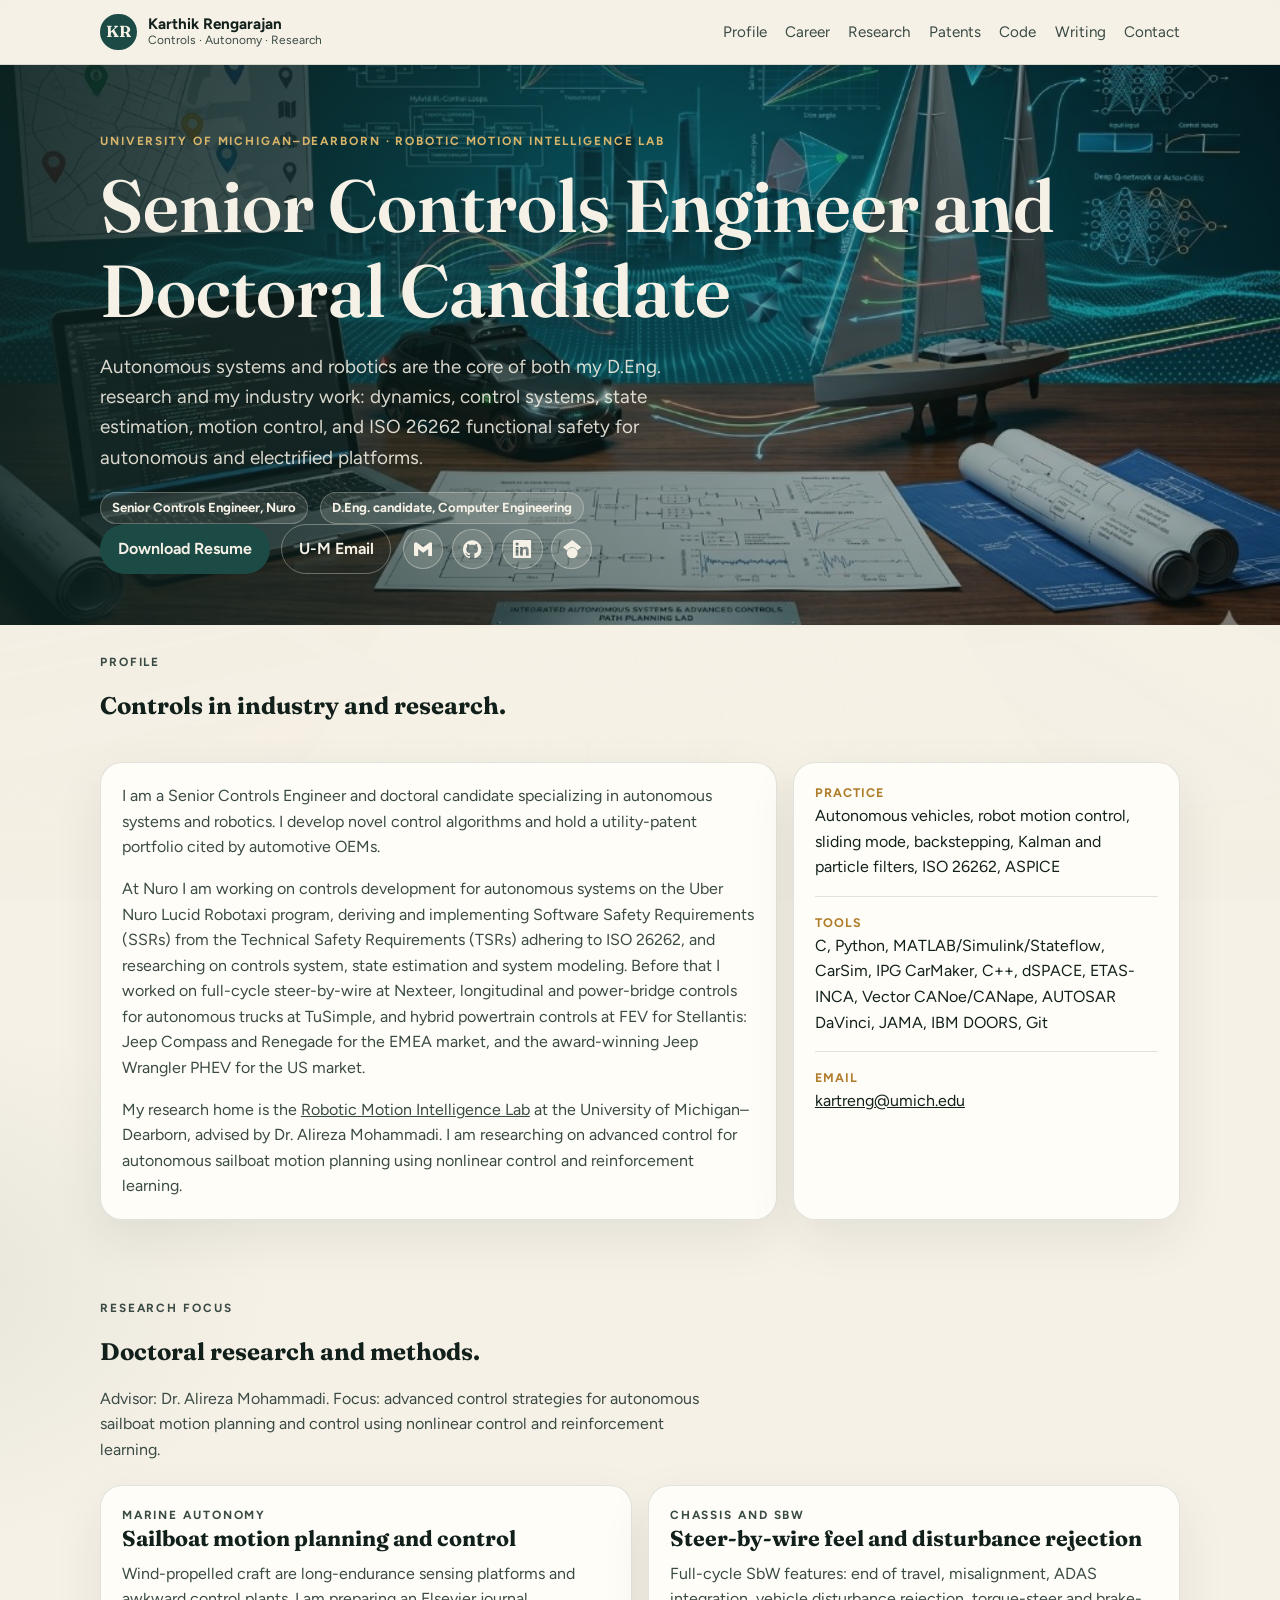
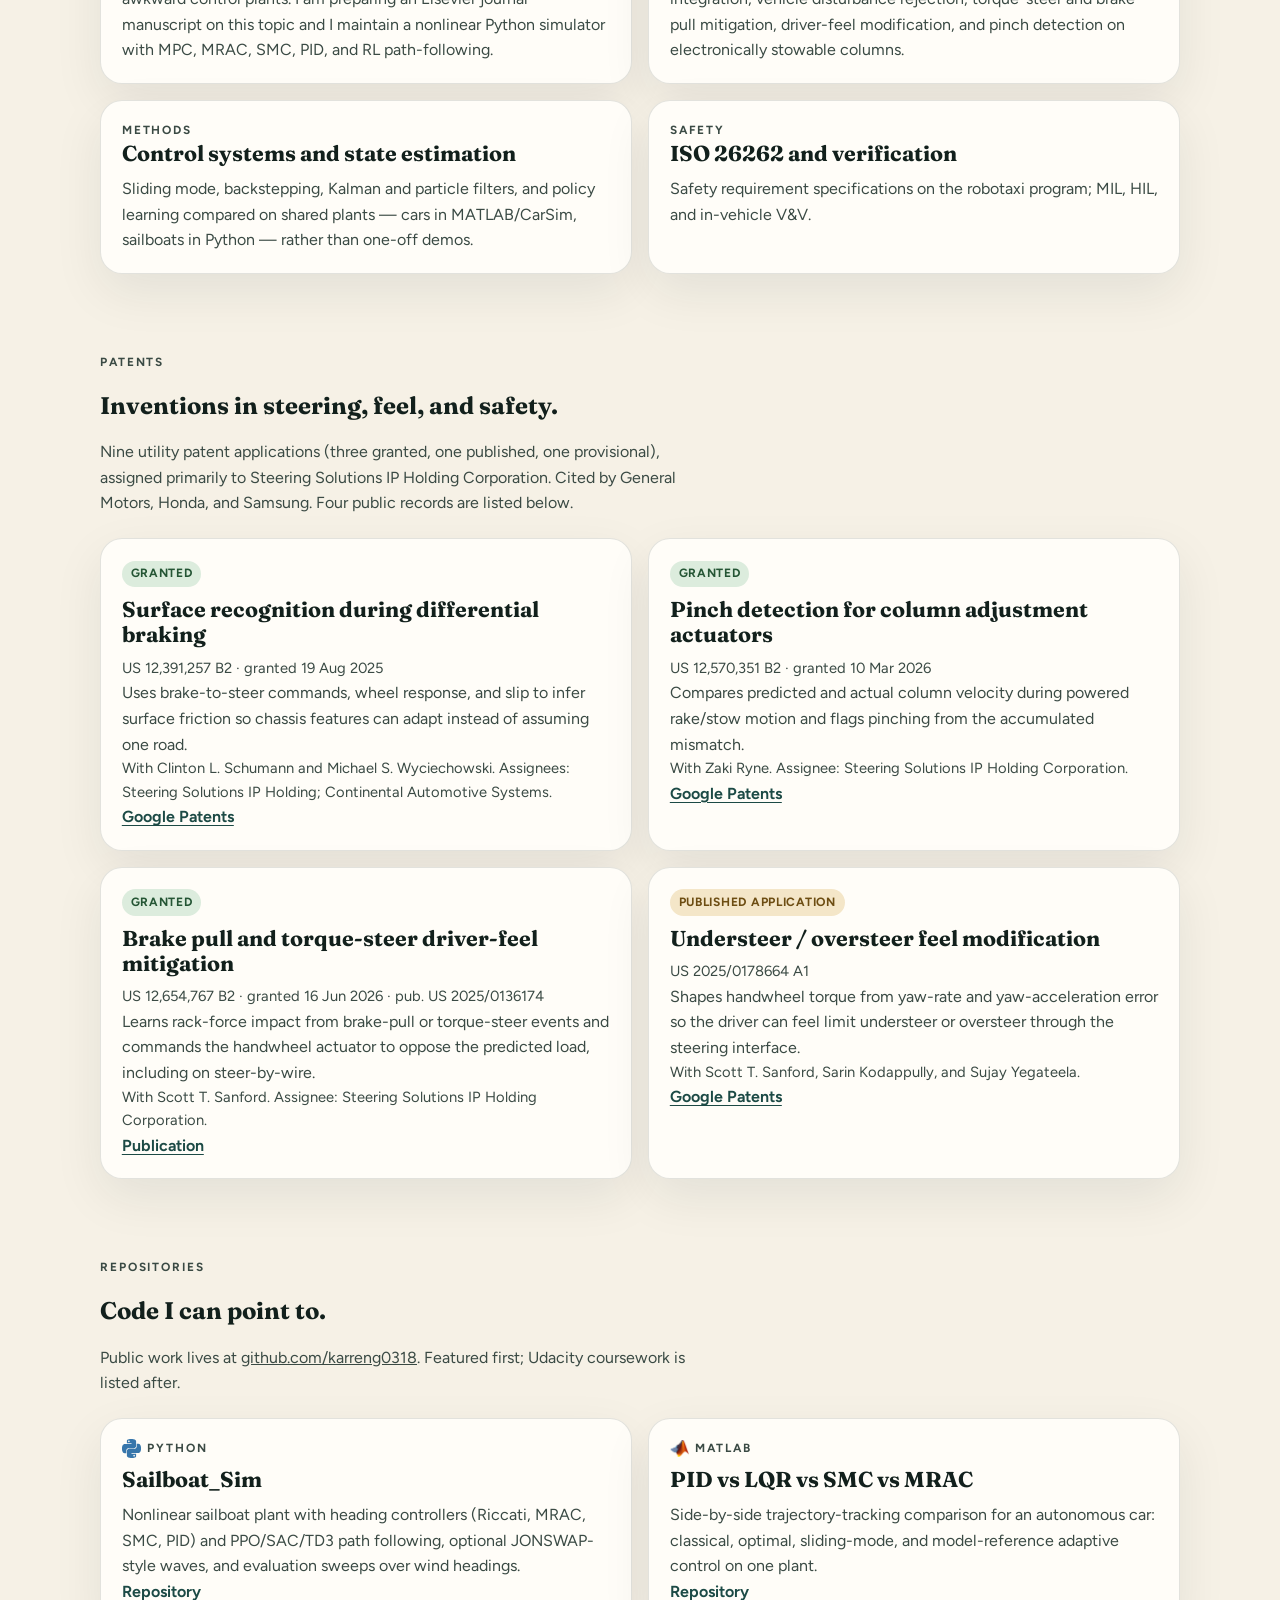
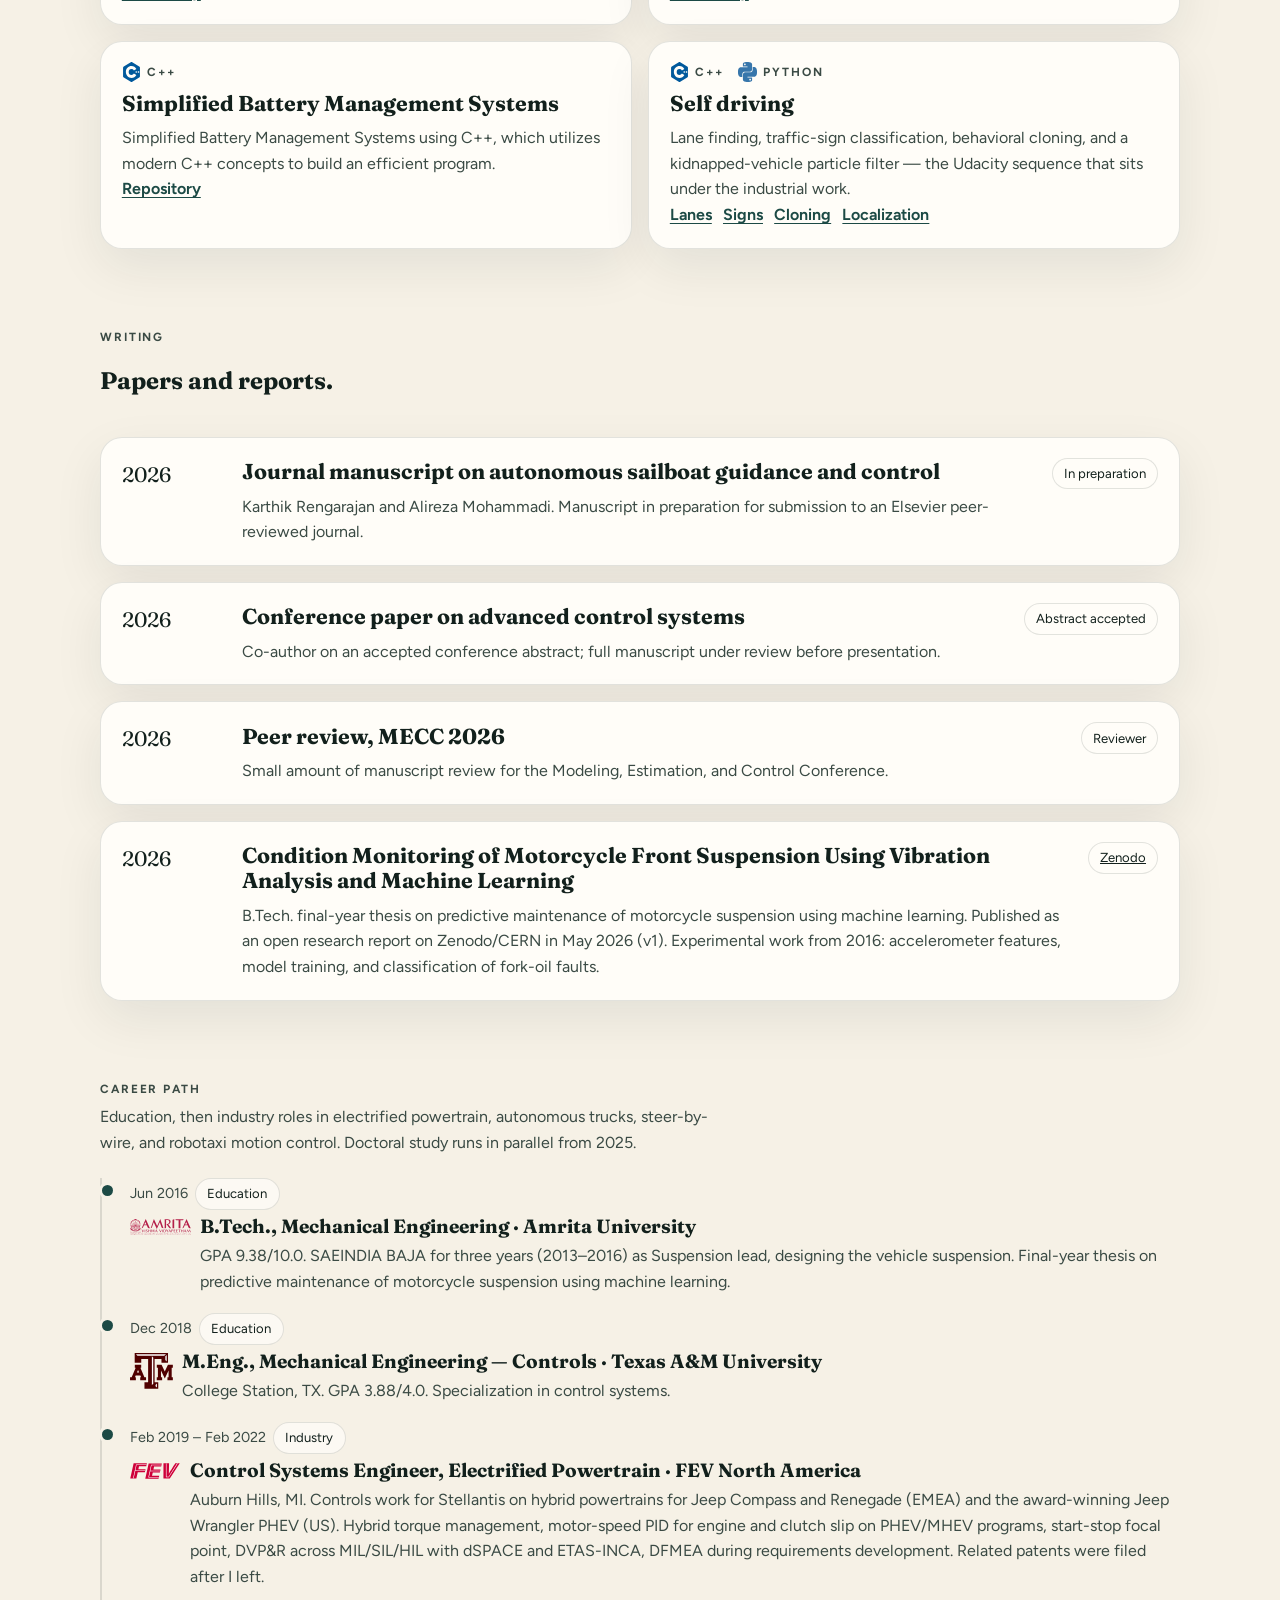
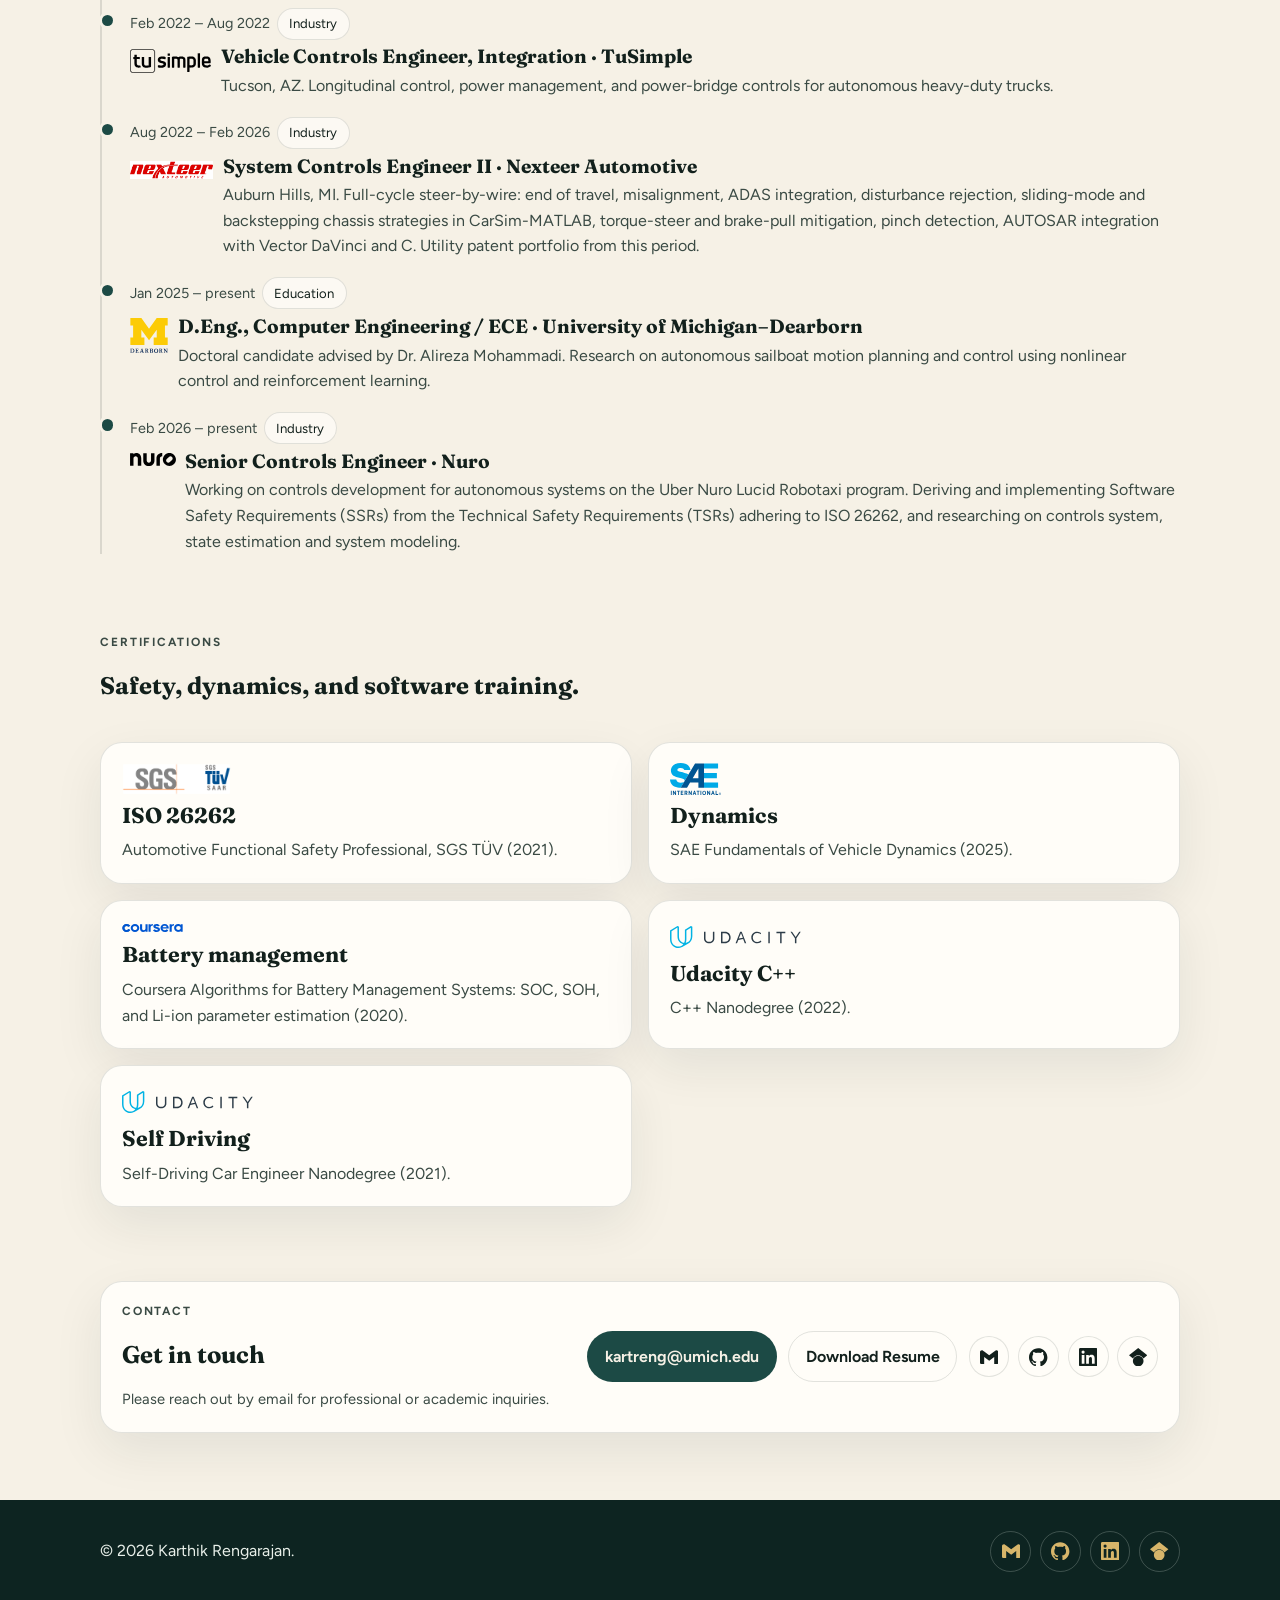
==== commit a6371c55: "Name SSRs and Technical Safety Requirements in the Nuro copy, and enlarge the FEV mark slightly. Co-" ====
--- a/index.html
+++ b/index.html
@@ -90,7 +90,7 @@
       <div class="profile-grid">
         <article class="card">
           <p>I am a Senior Controls Engineer and doctoral candidate specializing in autonomous systems and robotics. I develop novel control algorithms and hold a utility-patent portfolio cited by automotive OEMs.</p>
-          <p style="margin-top:1rem">At Nuro I am working on controls development for autonomous systems on the Uber Nuro Lucid Robotaxi program, deriving and implementing software safety requirements (SSR) from the technical safety concept (TSR) adhering to ISO 26262, and researching on controls system, state estimation and system modeling. Before that I worked on full-cycle steer-by-wire at Nexteer, longitudinal and power-bridge controls for autonomous trucks at TuSimple, and hybrid powertrain controls at FEV for Stellantis: Jeep Compass and Renegade for the EMEA market, and the award-winning Jeep Wrangler PHEV for the US market.</p>
+          <p style="margin-top:1rem">At Nuro I am working on controls development for autonomous systems on the Uber Nuro Lucid Robotaxi program, deriving and implementing Software Safety Requirements (SSRs) from the Technical Safety Requirements (TSRs) adhering to ISO 26262, and researching on controls system, state estimation and system modeling. Before that I worked on full-cycle steer-by-wire at Nexteer, longitudinal and power-bridge controls for autonomous trucks at TuSimple, and hybrid powertrain controls at FEV for Stellantis: Jeep Compass and Renegade for the EMEA market, and the award-winning Jeep Wrangler PHEV for the US market.</p>
           <p style="margin-top:1rem">My research home is the <a href="https://www-personal.umd.umich.edu/~amohmmad/people.html" rel="noopener">Robotic Motion Intelligence Lab</a> at the University of Michigan–Dearborn, advised by Dr. Alireza Mohammadi. I am researching on advanced control for autonomous sailboat motion planning using nonlinear control and reinforcement learning.</p>
         </article>
         <aside class="card">
@@ -303,7 +303,7 @@
         <li>
           <div class="path-meta"><time datetime="2019-02">Feb 2019 – Feb 2022</time><span class="tag">Industry</span></div>
           <div class="path-org">
-            <img class="logo-xs" src="assets/logos/fev.svg" alt="" width="120" height="40">
+            <img class="logo-sm" src="assets/logos/fev.svg" alt="" width="120" height="40">
             <div>
               <h3>Control Systems Engineer, Electrified Powertrain · FEV North America</h3>
               <p>Auburn Hills, MI. Controls work for Stellantis on hybrid powertrains for Jeep Compass and Renegade (EMEA) and the award-winning Jeep Wrangler PHEV (US). Hybrid torque management, motor-speed PID for engine and clutch slip on PHEV/MHEV programs, start-stop focal point, DVP&amp;R across MIL/SIL/HIL with dSPACE and ETAS-INCA, DFMEA during requirements development. Related patents were filed after I left.</p>
@@ -346,7 +346,7 @@
             <img class="logo-xs" src="assets/logos/nuro.svg" alt="" width="140" height="40">
             <div>
               <h3>Senior Controls Engineer · Nuro</h3>
-              <p>Working on controls development for autonomous systems on the Uber Nuro Lucid Robotaxi program. Deriving and implementing software safety requirements (SSR) from the technical safety concept (TSR) adhering to ISO 26262, and researching on controls system, state estimation and system modeling.</p>
+              <p>Working on controls development for autonomous systems on the Uber Nuro Lucid Robotaxi program. Deriving and implementing Software Safety Requirements (SSRs) from the Technical Safety Requirements (TSRs) adhering to ISO 26262, and researching on controls system, state estimation and system modeling.</p>
             </div>
           </div>
         </li>
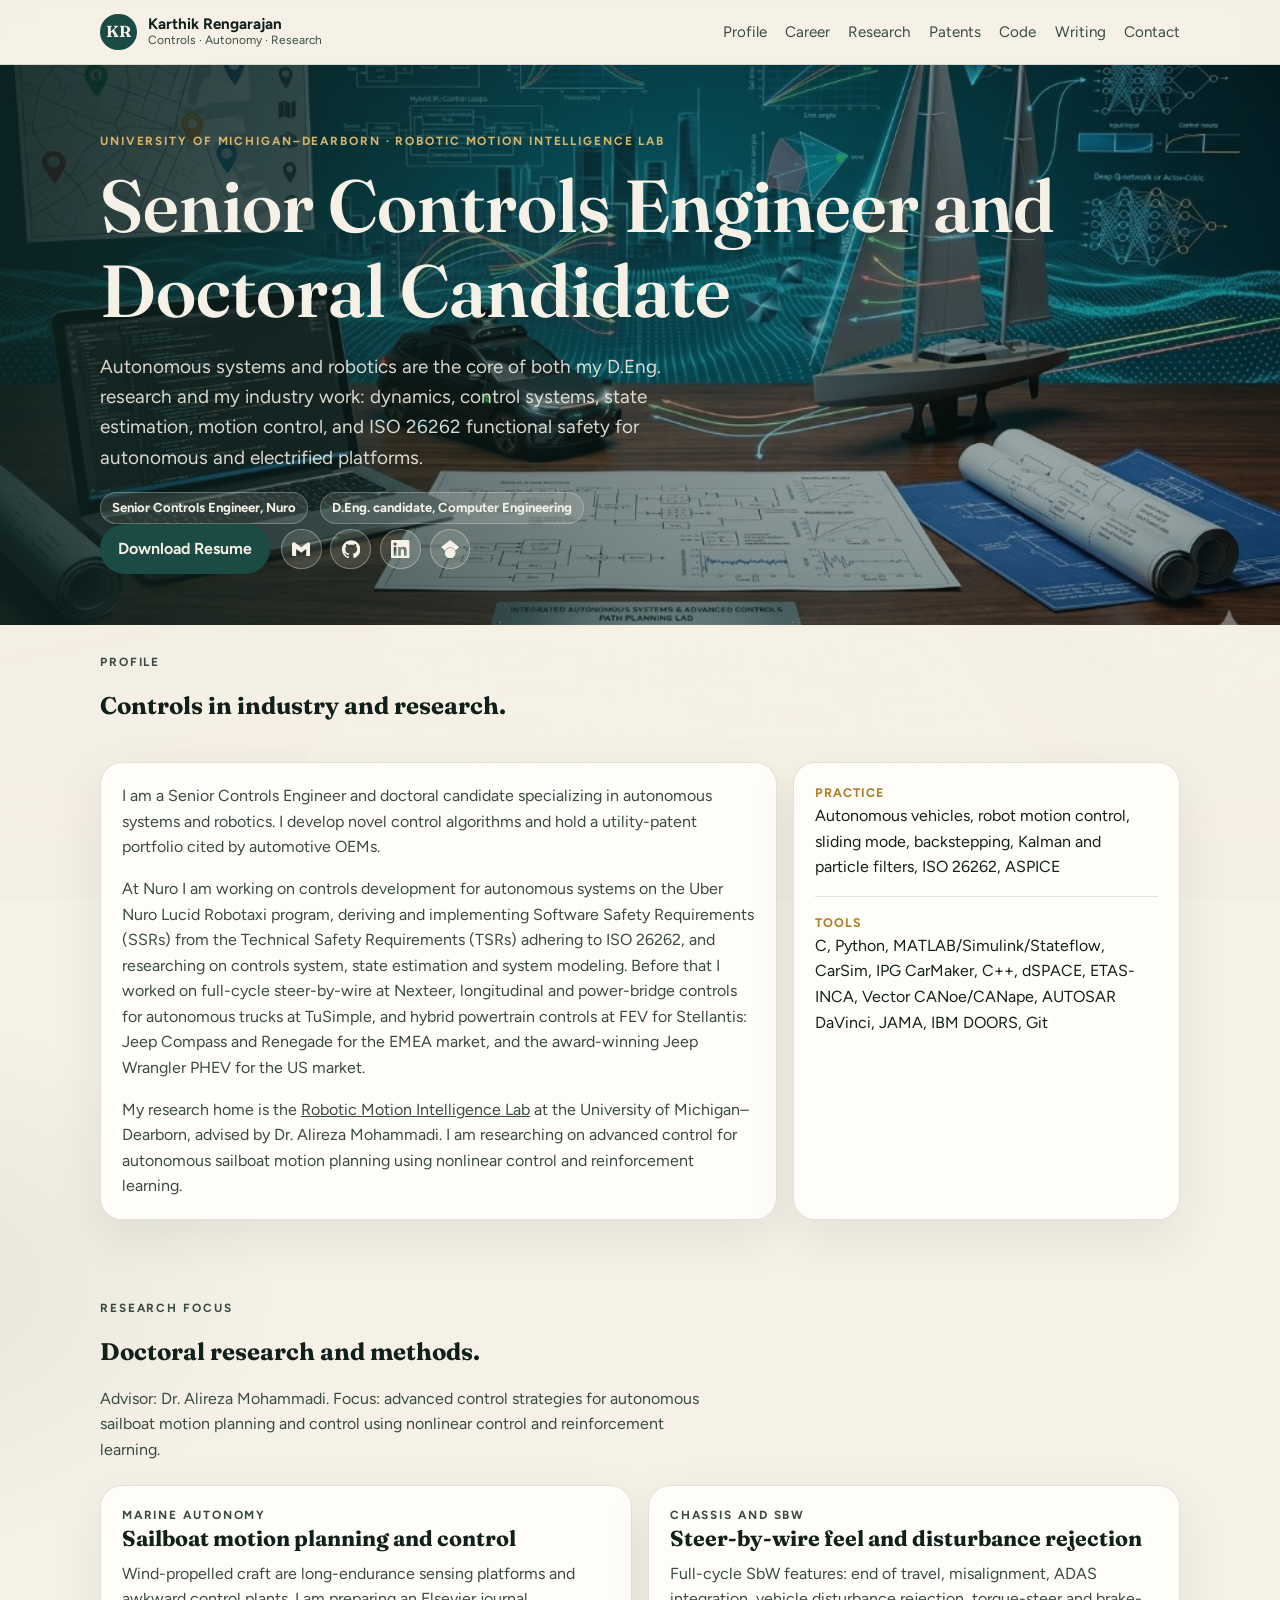
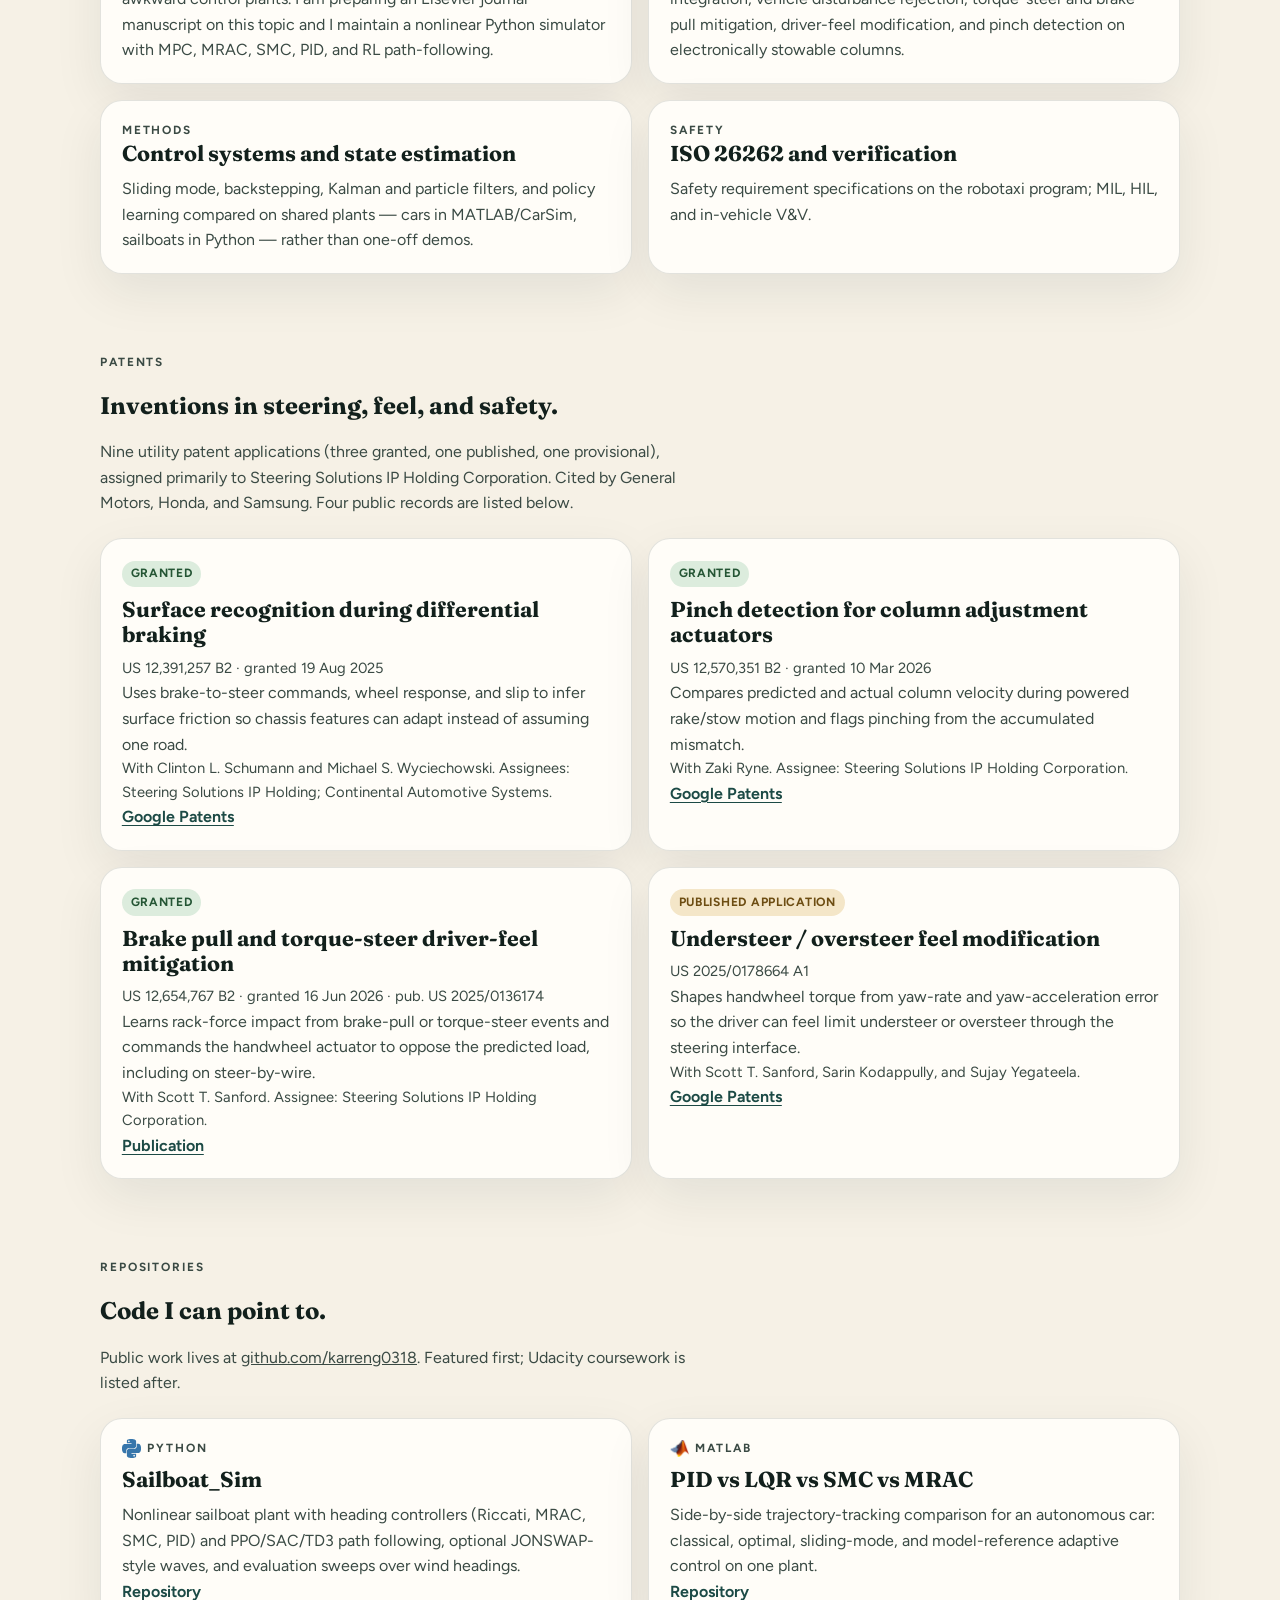
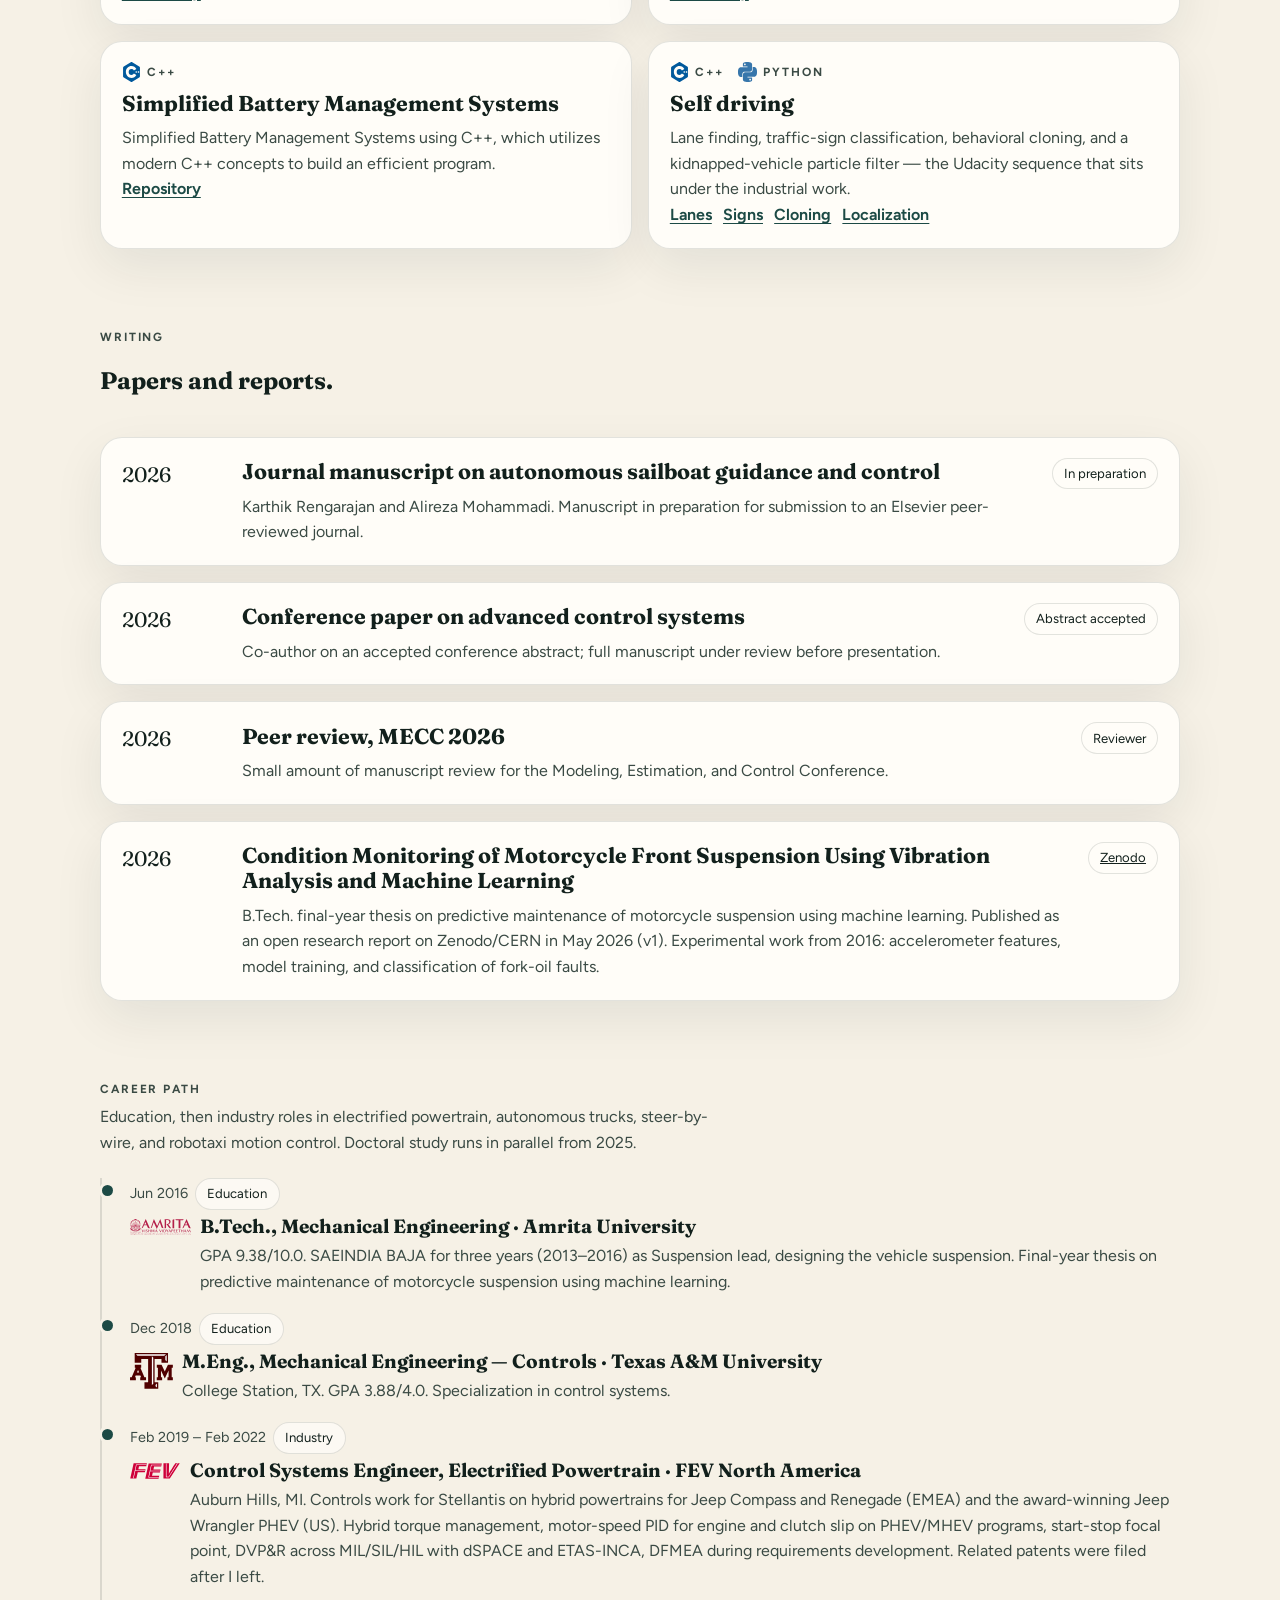
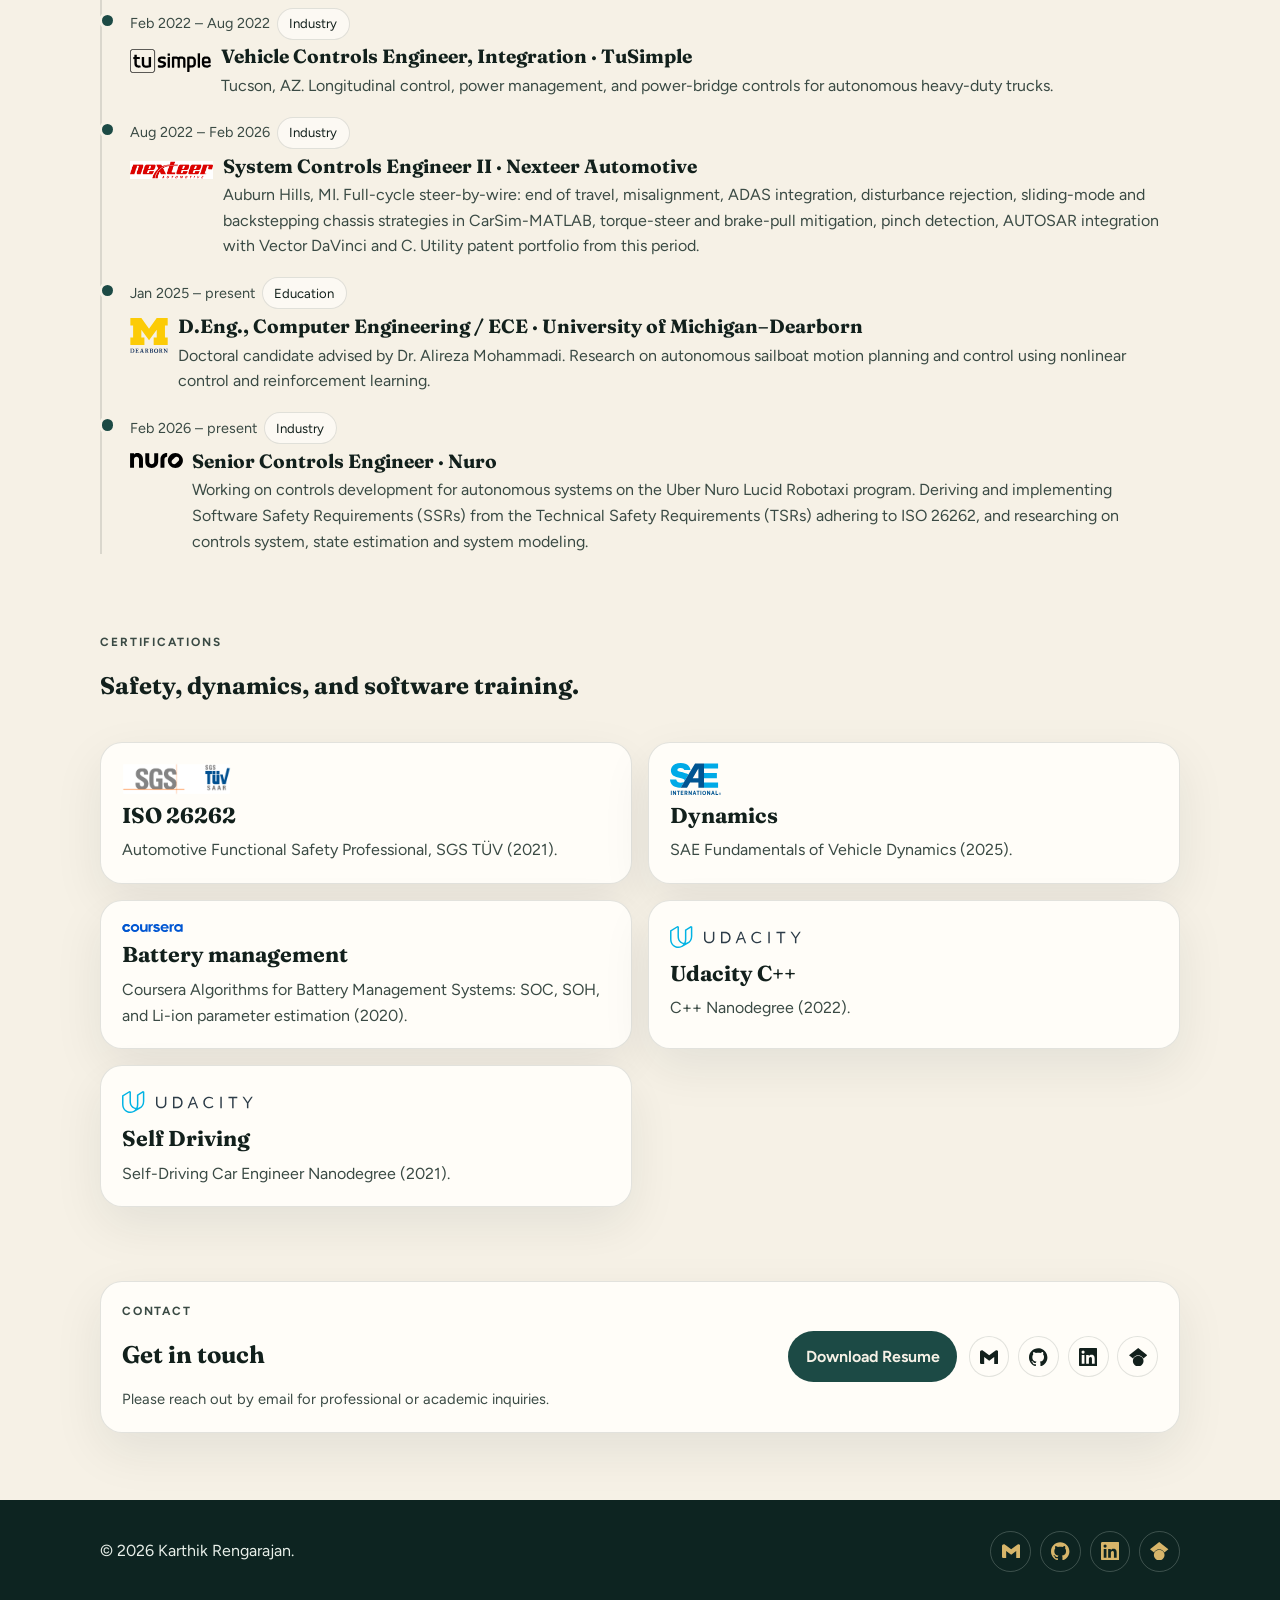
==== commit ab08ecbd: "Drop the U-M email text so contact goes through the mail icon only. Co-authored-by: Cursor <cursorag" ====
--- a/index.html
+++ b/index.html
@@ -61,7 +61,6 @@
         </div>
         <div class="hero-actions">
           <a class="btn btn-primary" href="assets/Karthik_Rengarajan_Resume.pdf">Download Resume</a>
-          <a class="btn btn-ghost" href="mailto:kartreng@umich.edu">U-M Email</a>
           <nav class="icon-row" aria-label="Email and profiles">
             <a class="icon-link" href="mailto:karthik.rengarajan3@gmail.com" aria-label="Gmail">
               <svg viewBox="0 0 24 24" aria-hidden="true"><path d="M24 5.457v13.909c0 .904-.732 1.636-1.636 1.636h-3.819V11.73L12 16.64l-6.545-4.91v9.273H1.636A1.636 1.636 0 0 1 0 19.366V5.457c0-2.023 2.309-3.178 3.927-1.964L5.455 4.64 12 9.548l6.545-4.91 1.528-1.145C21.69 2.28 24 3.434 24 5.457z"/></svg>
@@ -103,10 +102,6 @@
               <span>Tools</span>
               C, Python, MATLAB/Simulink/Stateflow, CarSim, IPG CarMaker, C++, dSPACE, ETAS-INCA, Vector CANoe/CANape, AUTOSAR DaVinci, JAMA, IBM DOORS, Git
             </li>
-            <li>
-              <span>Email</span>
-              <a href="mailto:kartreng@umich.edu">kartreng@umich.edu</a>
-            </li>
           </ul>
         </aside>
       </div>
@@ -397,8 +392,7 @@
           <p class="muted">Please reach out by email for professional or academic inquiries.</p>
         </div>
         <div class="hero-actions">
-          <a class="btn btn-primary" href="mailto:kartreng@umich.edu">kartreng@umich.edu</a>
-          <a class="btn btn-ghost" href="assets/Karthik_Rengarajan_Resume.pdf">Download Resume</a>
+          <a class="btn btn-primary" href="assets/Karthik_Rengarajan_Resume.pdf">Download Resume</a>
           <nav class="icon-row" aria-label="Email and profiles">
             <a class="icon-link" href="mailto:karthik.rengarajan3@gmail.com" aria-label="Gmail">
               <svg viewBox="0 0 24 24" aria-hidden="true"><path d="M24 5.457v13.909c0 .904-.732 1.636-1.636 1.636h-3.819V11.73L12 16.64l-6.545-4.91v9.273H1.636A1.636 1.636 0 0 1 0 19.366V5.457c0-2.023 2.309-3.178 3.927-1.964L5.455 4.64 12 9.548l6.545-4.91 1.528-1.145C21.69 2.28 24 3.434 24 5.457z"/></svg>
--- a/css/styles.css
+++ b/css/styles.css
@@ -581,8 +581,8 @@
 }
 
 .path-org img.logo-xs {
-  height: 0.82rem;
-  max-width: 2.9rem;
+  height: 0.95rem;
+  max-width: 3.3rem;
 }
 
 .path-org img.logo-lg {
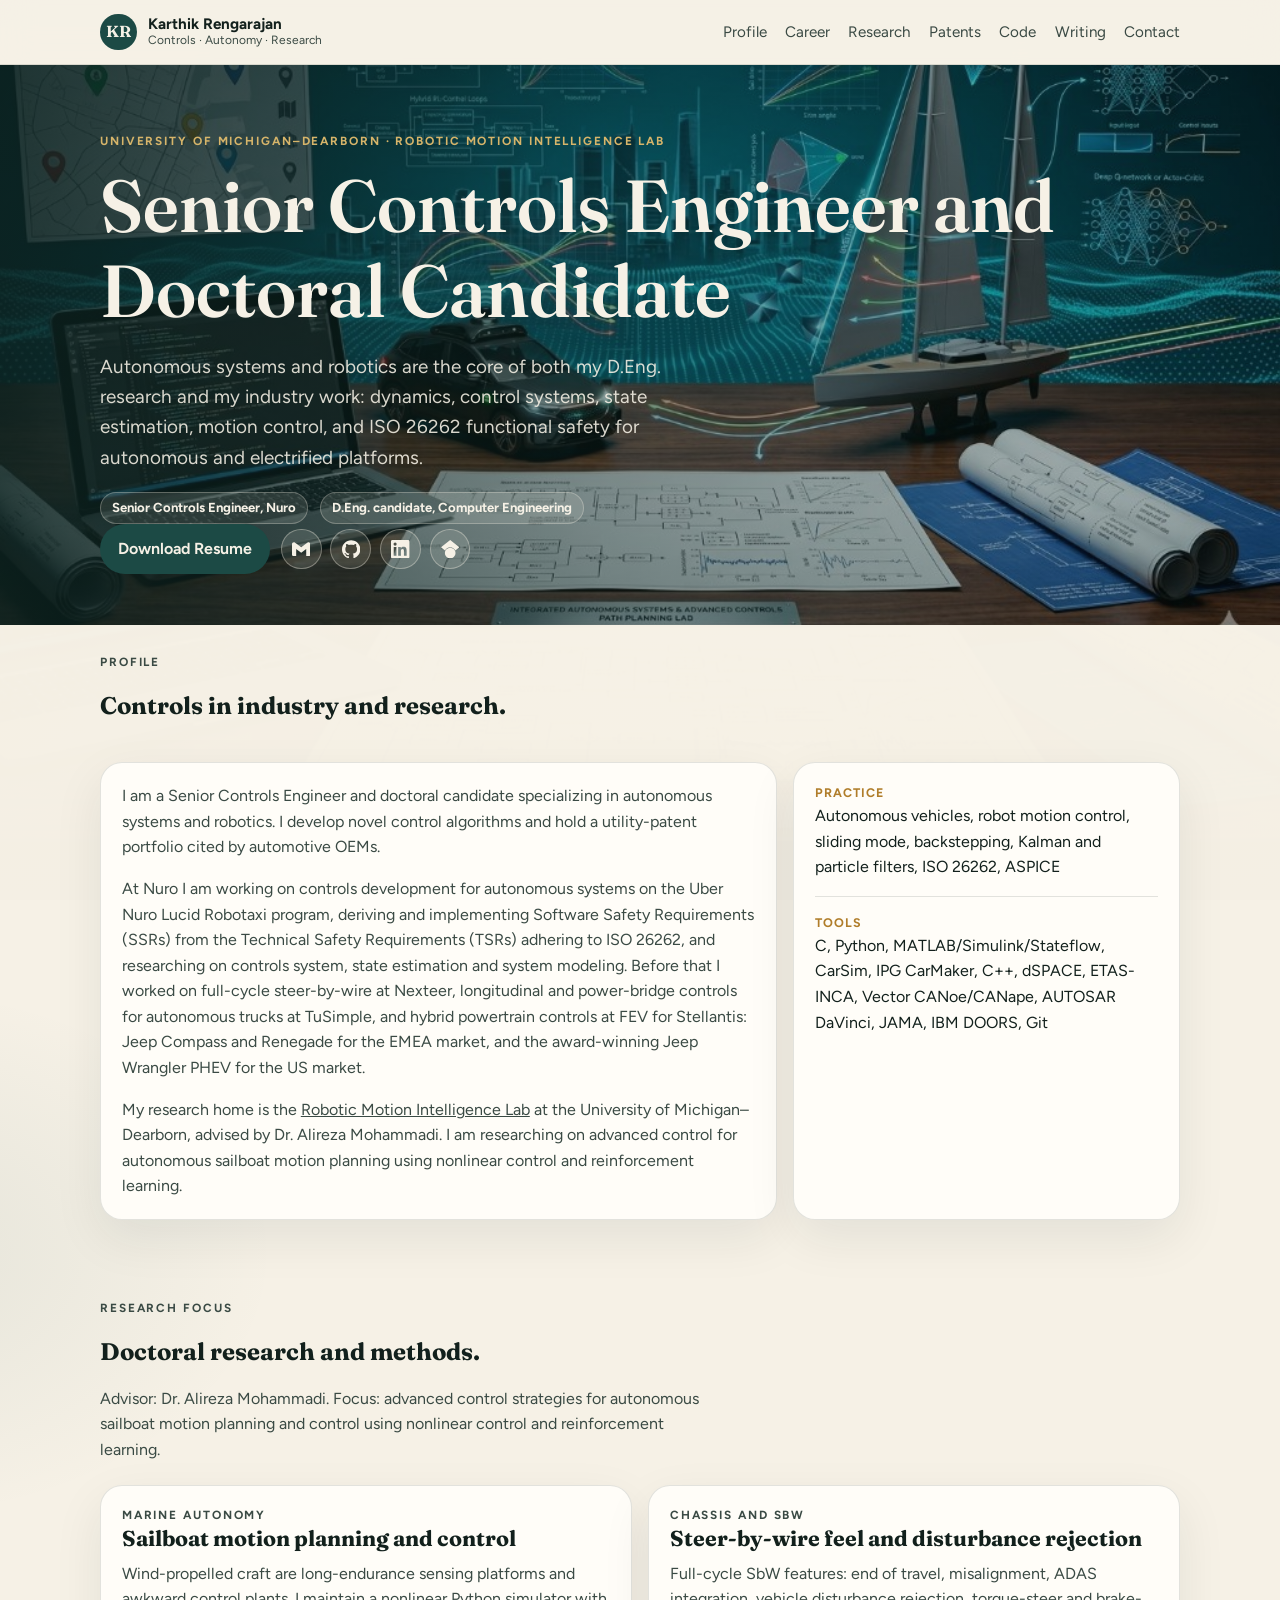
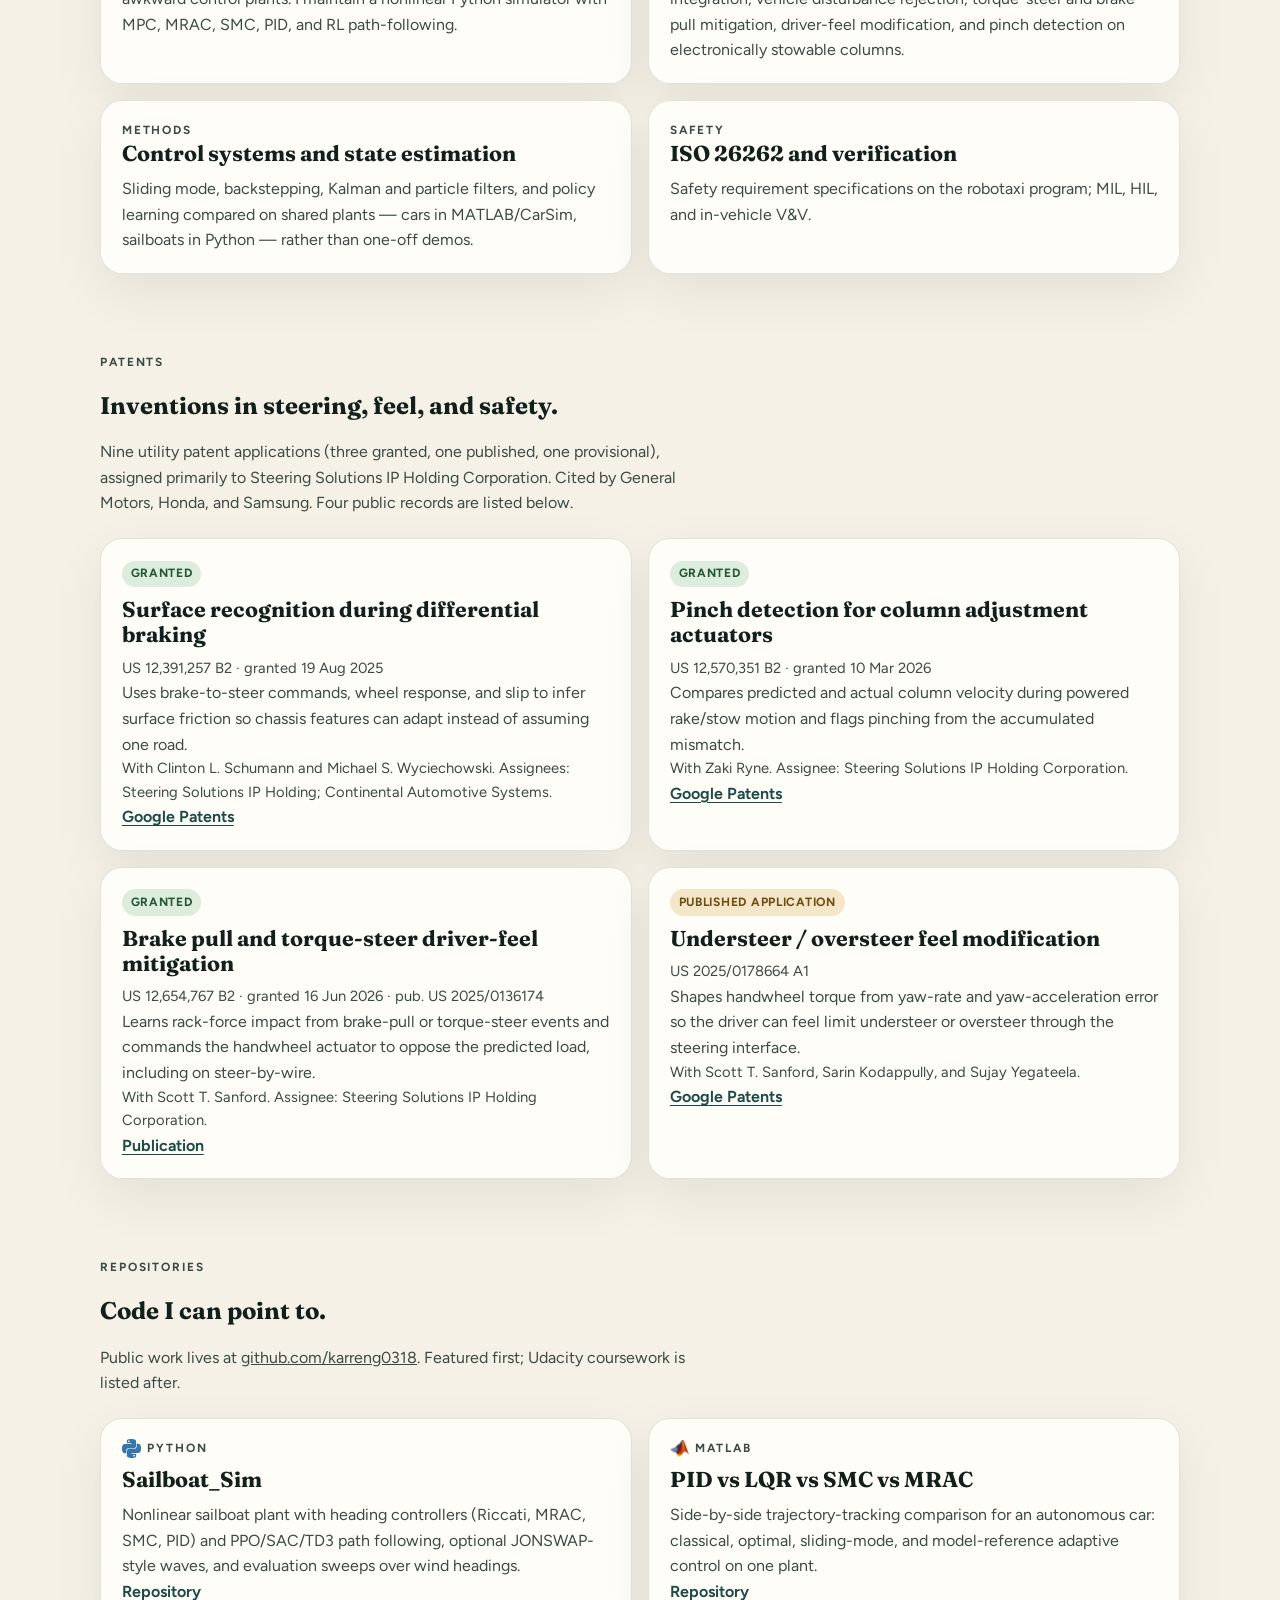
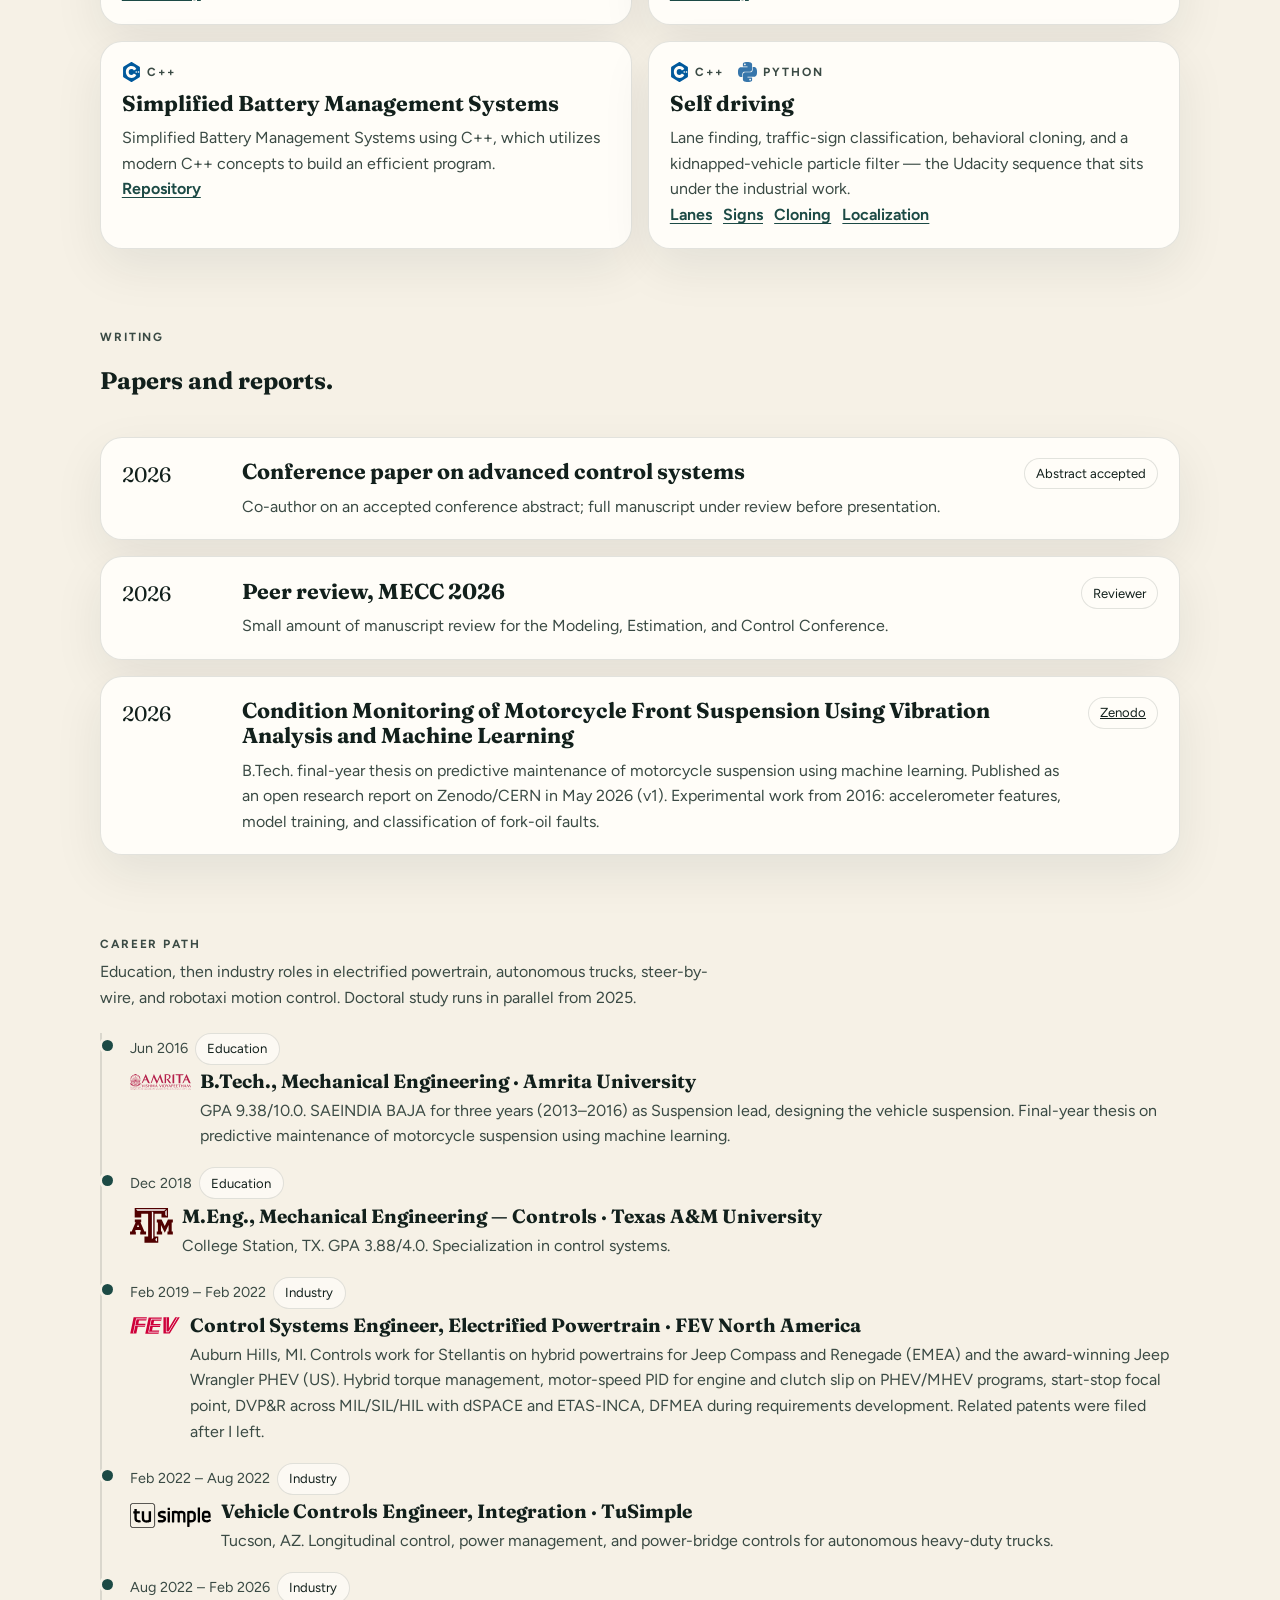
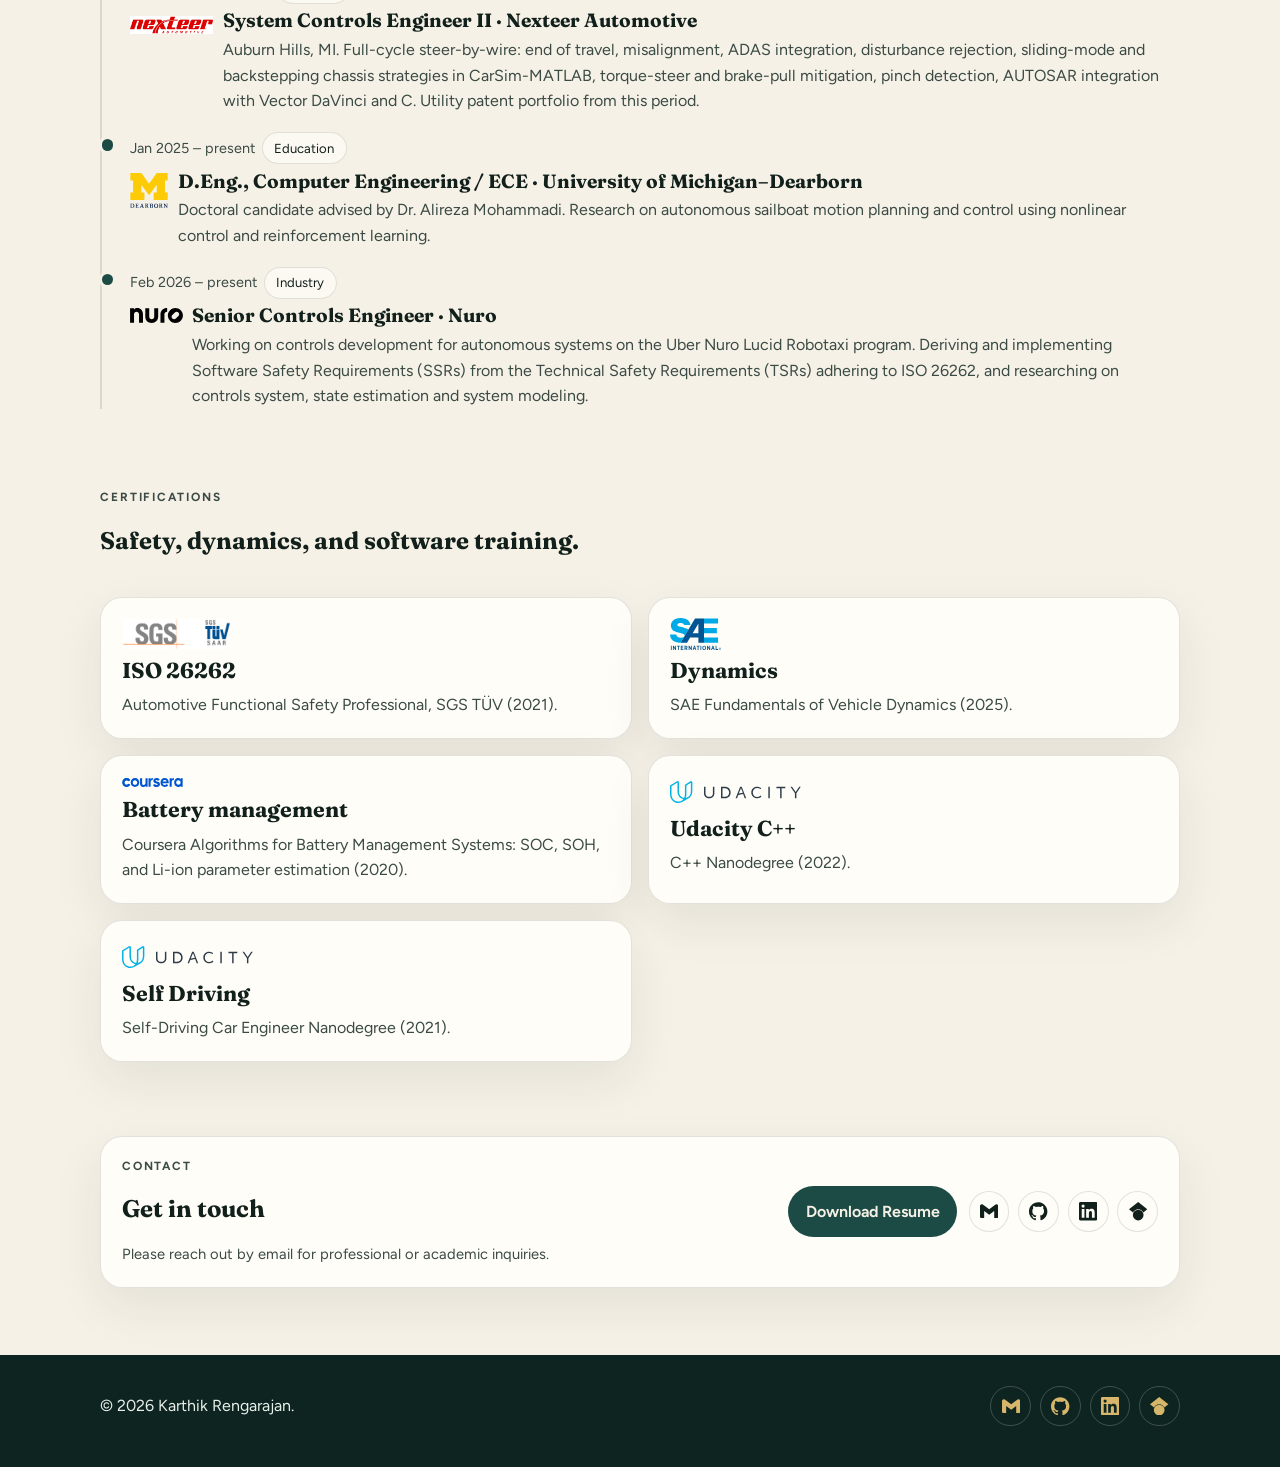
==== commit a83c35bb: "Remove the unpublished Elsevier sailboat manuscript so Writing only lists finished or public items. " ====
--- a/index.html
+++ b/index.html
@@ -119,7 +119,7 @@
         <article class="card">
           <p class="kicker">Marine autonomy</p>
           <h3>Sailboat motion planning and control</h3>
-          <p>Wind-propelled craft are long-endurance sensing platforms and awkward control plants. I am preparing an Elsevier journal manuscript on this topic and I maintain a nonlinear Python simulator with MPC, MRAC, SMC, PID, and RL path-following.</p>
+          <p>Wind-propelled craft are long-endurance sensing platforms and awkward control plants. I maintain a nonlinear Python simulator with MPC, MRAC, SMC, PID, and RL path-following.</p>
         </article>
         <article class="card">
           <p class="kicker">Chassis and SbW</p>
@@ -232,14 +232,6 @@
         </div>
       </div>
       <div class="pub-list">
-        <article class="card pub-item">
-          <div class="year">2026</div>
-          <div>
-            <h3>Journal manuscript on autonomous sailboat guidance and control</h3>
-            <p>Karthik Rengarajan and Alireza Mohammadi. Manuscript in preparation for submission to an Elsevier peer-reviewed journal.</p>
-          </div>
-          <span class="tag">In preparation</span>
-        </article>
         <article class="card pub-item">
           <div class="year">2026</div>
           <div>
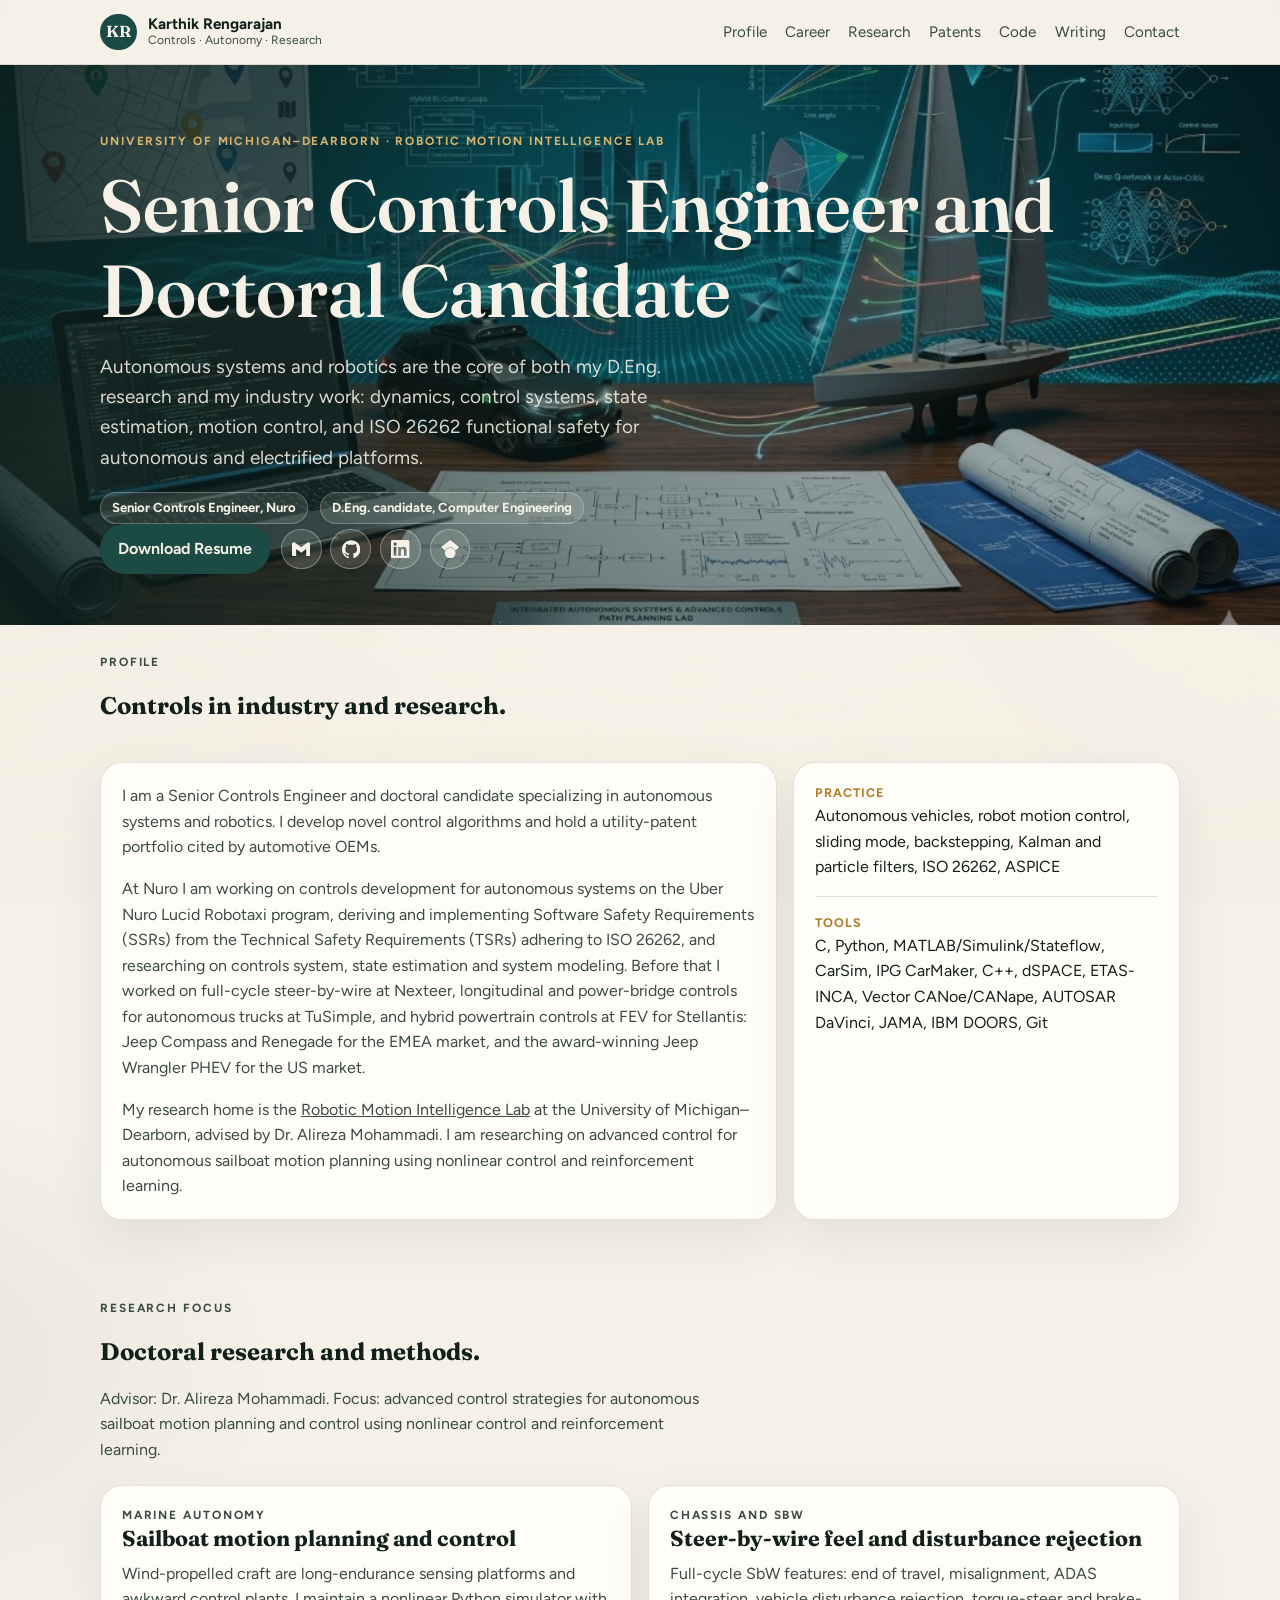
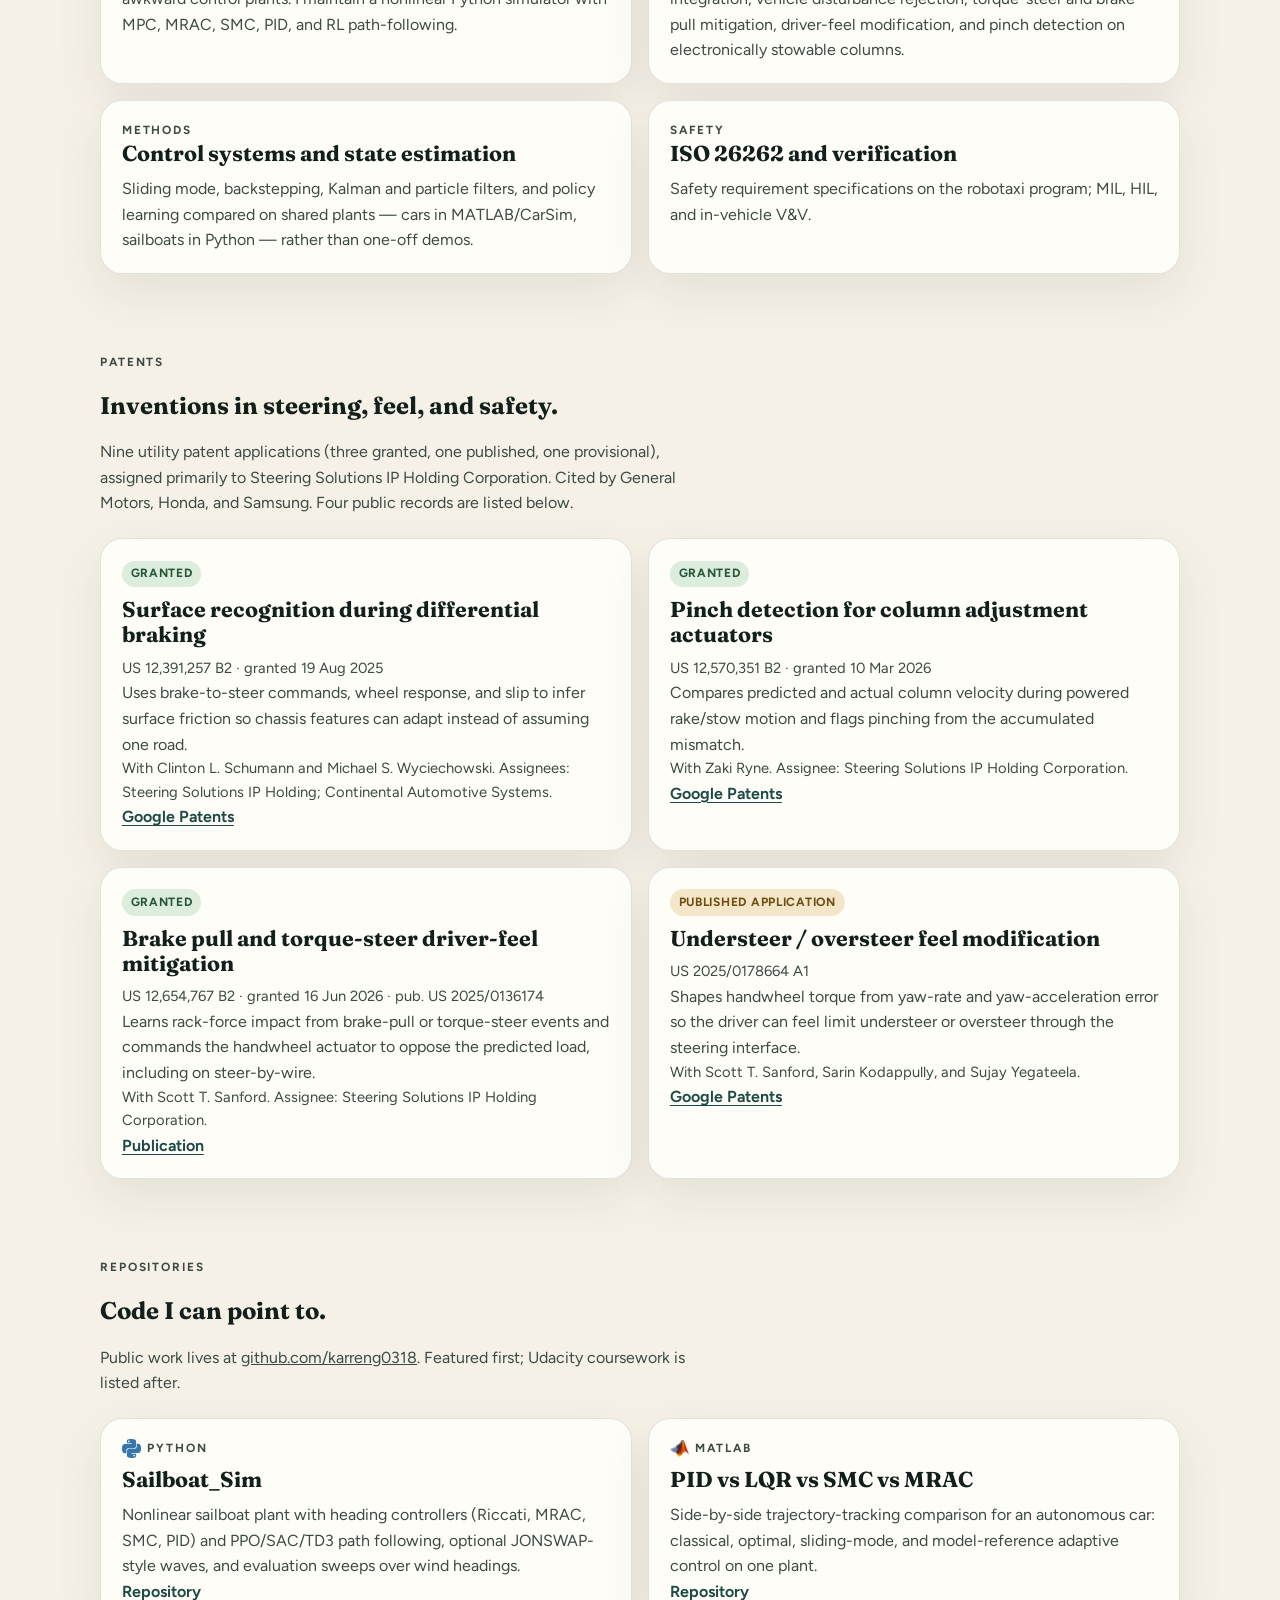
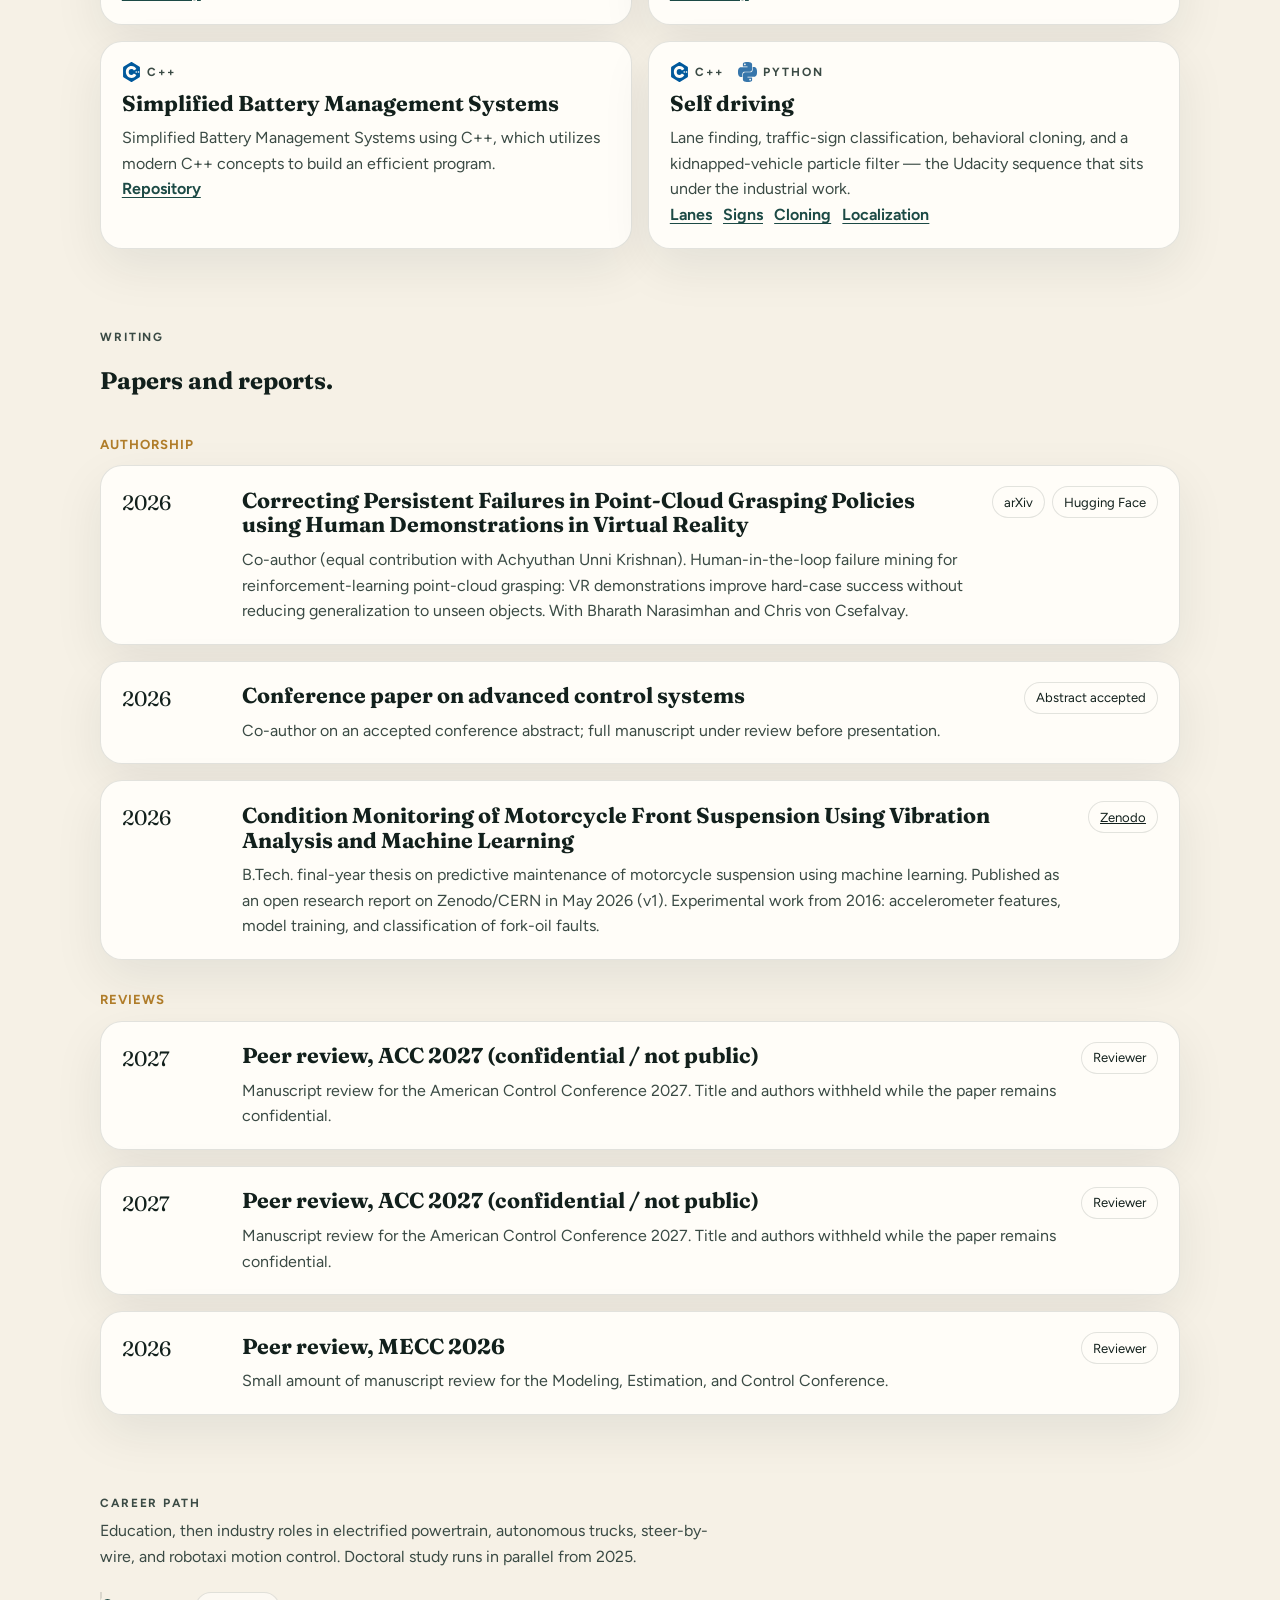
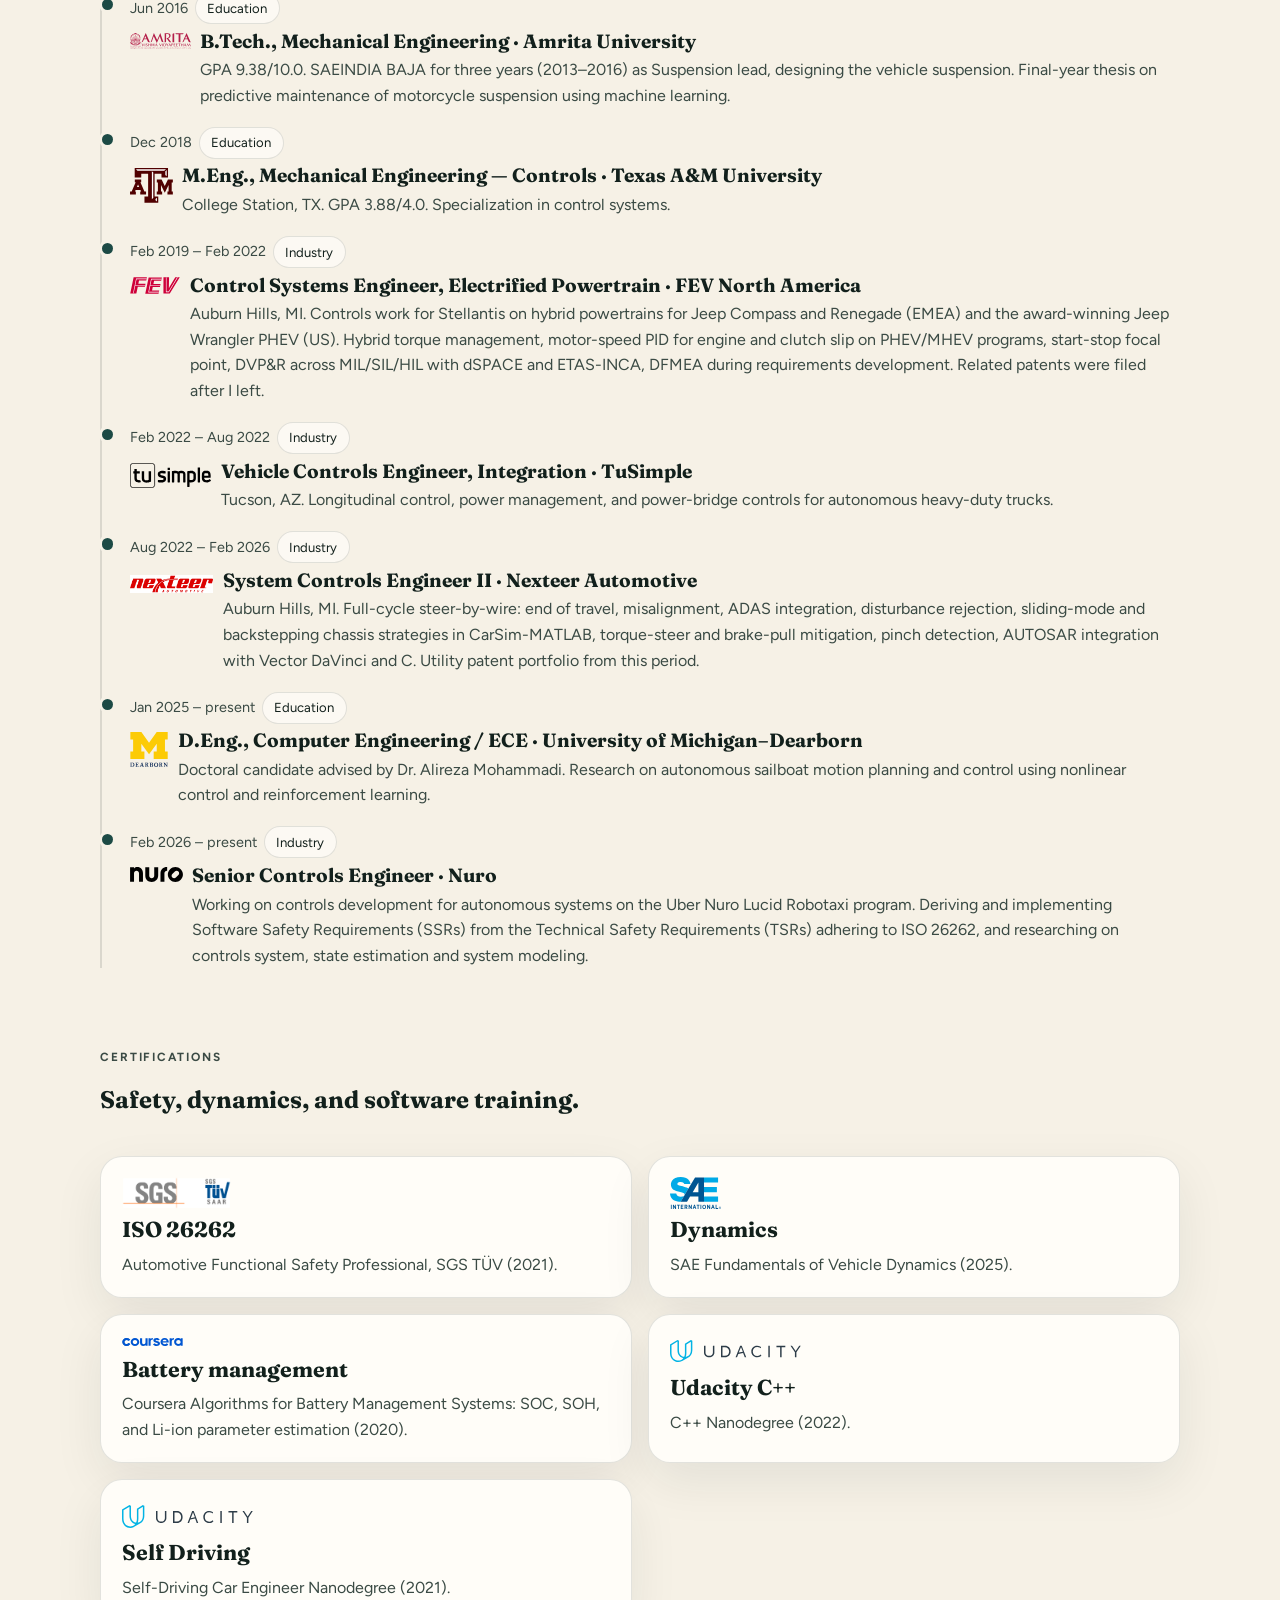
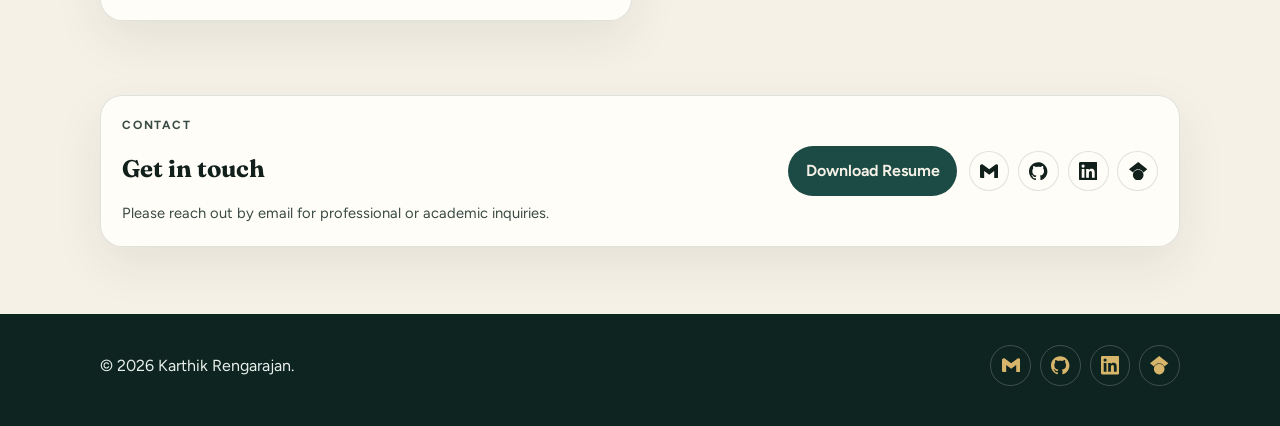
==== commit 0df1f0a5: "Split Writing into Authorship and Reviews; add grasping paper and ACC 2027 slots. Add the VR point-c" ====
--- a/index.html
+++ b/index.html
@@ -231,31 +231,68 @@
           <h2>Papers and reports.</h2>
         </div>
       </div>
-      <div class="pub-list">
-        <article class="card pub-item">
-          <div class="year">2026</div>
-          <div>
-            <h3>Conference paper on advanced control systems</h3>
-            <p>Co-author on an accepted conference abstract; full manuscript under review before presentation.</p>
-          </div>
-          <span class="tag">Abstract accepted</span>
-        </article>
-        <article class="card pub-item">
-          <div class="year">2026</div>
-          <div>
-            <h3>Peer review, MECC 2026</h3>
-            <p>Small amount of manuscript review for the Modeling, Estimation, and Control Conference.</p>
-          </div>
-          <span class="tag">Reviewer</span>
-        </article>
-        <article class="card pub-item">
-          <div class="year">2026</div>
-          <div>
-            <h3>Condition Monitoring of Motorcycle Front Suspension Using Vibration Analysis and Machine Learning</h3>
-            <p>B.Tech. final-year thesis on predictive maintenance of motorcycle suspension using machine learning. Published as an open research report on Zenodo/CERN in May 2026 (v1). Experimental work from 2016: accelerometer features, model training, and classification of fork-oil faults.</p>
-          </div>
-          <a class="tag" href="https://doi.org/10.5281/zenodo.20103448" rel="noopener">Zenodo</a>
-        </article>
+
+      <div class="pub-group">
+        <h3 class="pub-group-title">Authorship</h3>
+        <div class="pub-list">
+          <article class="card pub-item">
+            <div class="year">2026</div>
+            <div>
+              <h3>Correcting Persistent Failures in Point-Cloud Grasping Policies using Human Demonstrations in Virtual Reality</h3>
+              <p>Co-author (equal contribution with Achyuthan Unni Krishnan). Human-in-the-loop failure mining for reinforcement-learning point-cloud grasping: VR demonstrations improve hard-case success without reducing generalization to unseen objects. With Bharath Narasimhan and Chris von Csefalvay.</p>
+            </div>
+            <div class="pub-links">
+              <a class="tag" href="https://arxiv.org/abs/2611.18919" rel="noopener">arXiv</a>
+              <a class="tag" href="https://huggingface.co/papers/2611.18919" rel="noopener">Hugging Face</a>
+            </div>
+          </article>
+          <article class="card pub-item">
+            <div class="year">2026</div>
+            <div>
+              <h3>Conference paper on advanced control systems</h3>
+              <p>Co-author on an accepted conference abstract; full manuscript under review before presentation.</p>
+            </div>
+            <span class="tag">Abstract accepted</span>
+          </article>
+          <article class="card pub-item">
+            <div class="year">2026</div>
+            <div>
+              <h3>Condition Monitoring of Motorcycle Front Suspension Using Vibration Analysis and Machine Learning</h3>
+              <p>B.Tech. final-year thesis on predictive maintenance of motorcycle suspension using machine learning. Published as an open research report on Zenodo/CERN in May 2026 (v1). Experimental work from 2016: accelerometer features, model training, and classification of fork-oil faults.</p>
+            </div>
+            <a class="tag" href="https://doi.org/10.5281/zenodo.20103448" rel="noopener">Zenodo</a>
+          </article>
+        </div>
+      </div>
+
+      <div class="pub-group">
+        <h3 class="pub-group-title">Reviews</h3>
+        <div class="pub-list">
+          <article class="card pub-item">
+            <div class="year">2027</div>
+            <div>
+              <h3>Peer review, ACC 2027 (confidential / not public)</h3>
+              <p>Manuscript review for the American Control Conference 2027. Title and authors withheld while the paper remains confidential.</p>
+            </div>
+            <span class="tag">Reviewer</span>
+          </article>
+          <article class="card pub-item">
+            <div class="year">2027</div>
+            <div>
+              <h3>Peer review, ACC 2027 (confidential / not public)</h3>
+              <p>Manuscript review for the American Control Conference 2027. Title and authors withheld while the paper remains confidential.</p>
+            </div>
+            <span class="tag">Reviewer</span>
+          </article>
+          <article class="card pub-item">
+            <div class="year">2026</div>
+            <div>
+              <h3>Peer review, MECC 2026</h3>
+              <p>Small amount of manuscript review for the Modeling, Estimation, and Control Conference.</p>
+            </div>
+            <span class="tag">Reviewer</span>
+          </article>
+        </div>
       </div>
     </section>
 
--- a/css/styles.css
+++ b/css/styles.css
@@ -504,11 +504,37 @@
   grid-template-columns: 1fr;
 }
 
+.pub-group + .pub-group {
+  margin-top: 2rem;
+}
+
+.pub-group-title {
+  margin: 0 0 0.85rem;
+  font-family: var(--sans);
+  font-size: 0.82rem;
+  letter-spacing: 0.08em;
+  text-transform: uppercase;
+  color: var(--brass);
+  font-weight: 700;
+}
+
 .pub-item {
   display: grid;
   grid-template-columns: 6.5rem 1fr auto;
   gap: 1rem;
   align-items: start;
+}
+
+.pub-links {
+  display: flex;
+  flex-wrap: wrap;
+  gap: 0.4rem;
+  justify-content: flex-end;
+}
+
+.pub-links .tag {
+  text-decoration: none;
+  color: inherit;
 }
 
 .year {
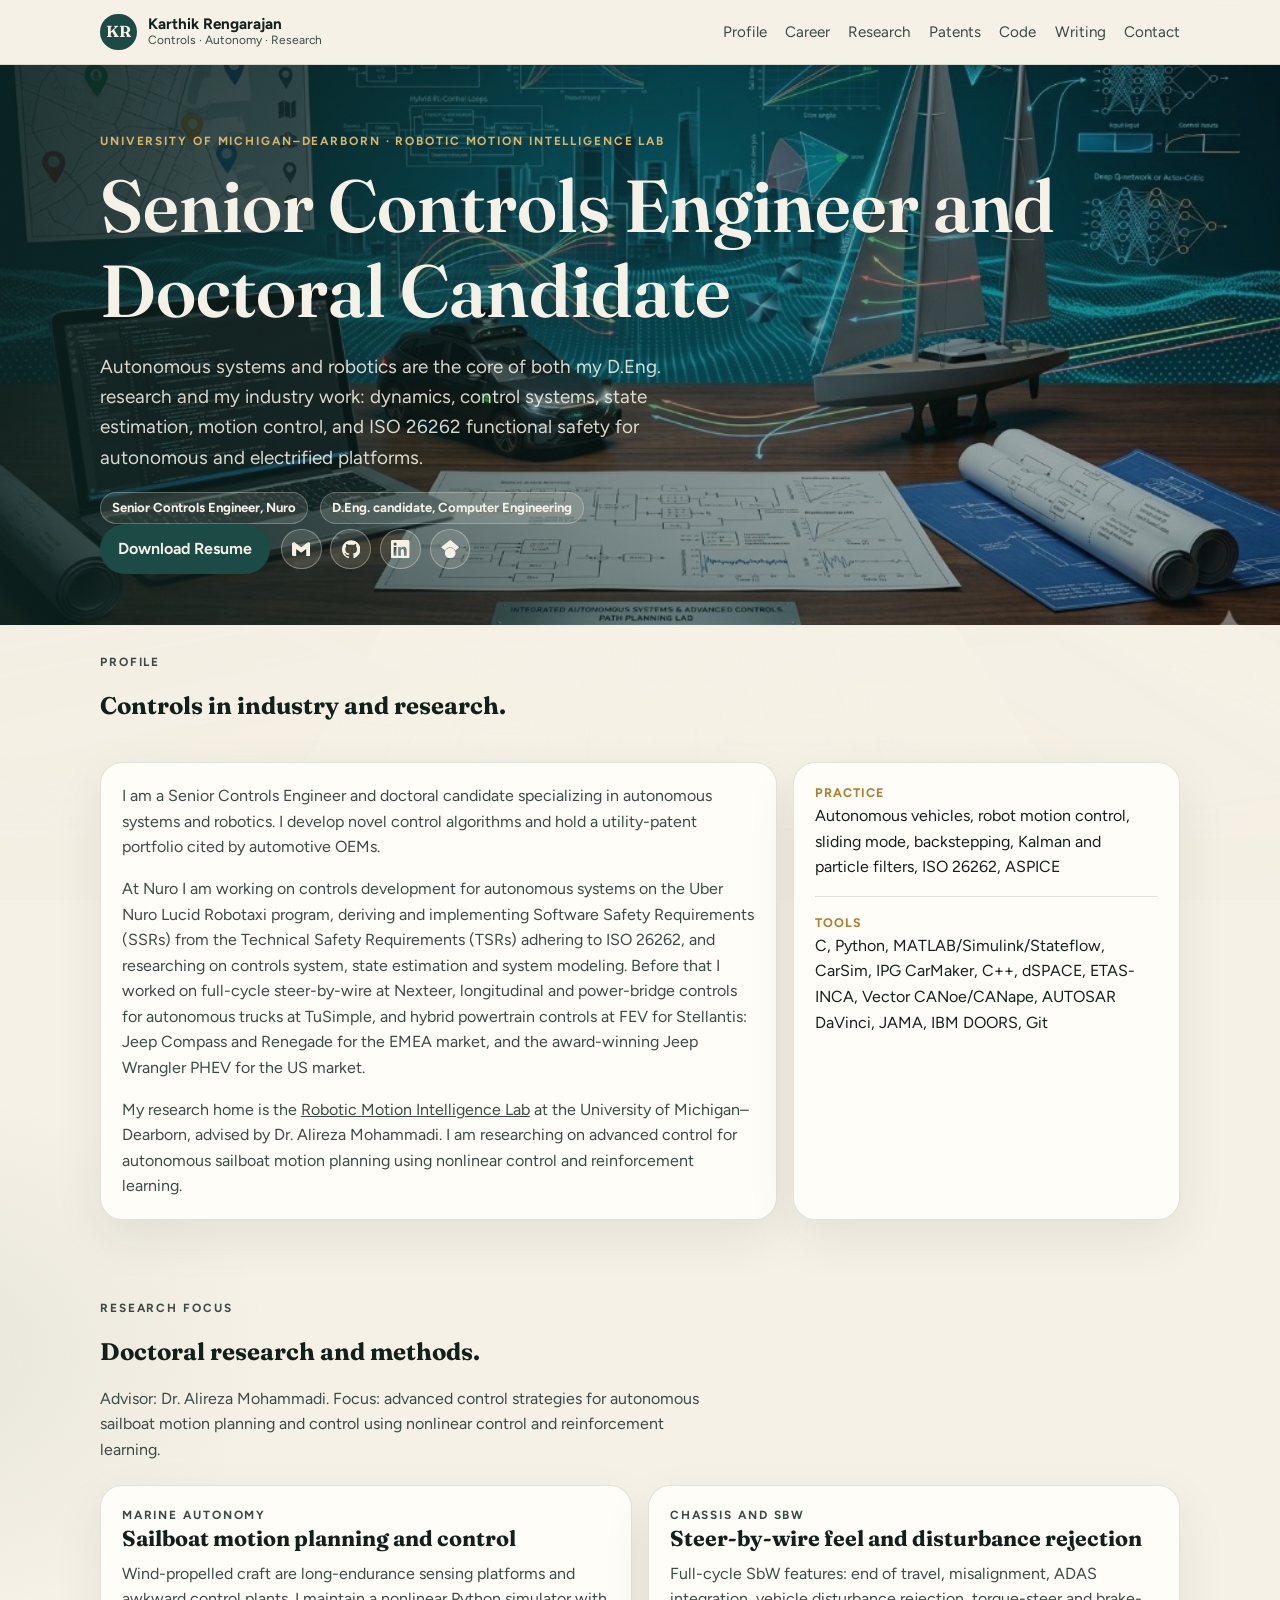
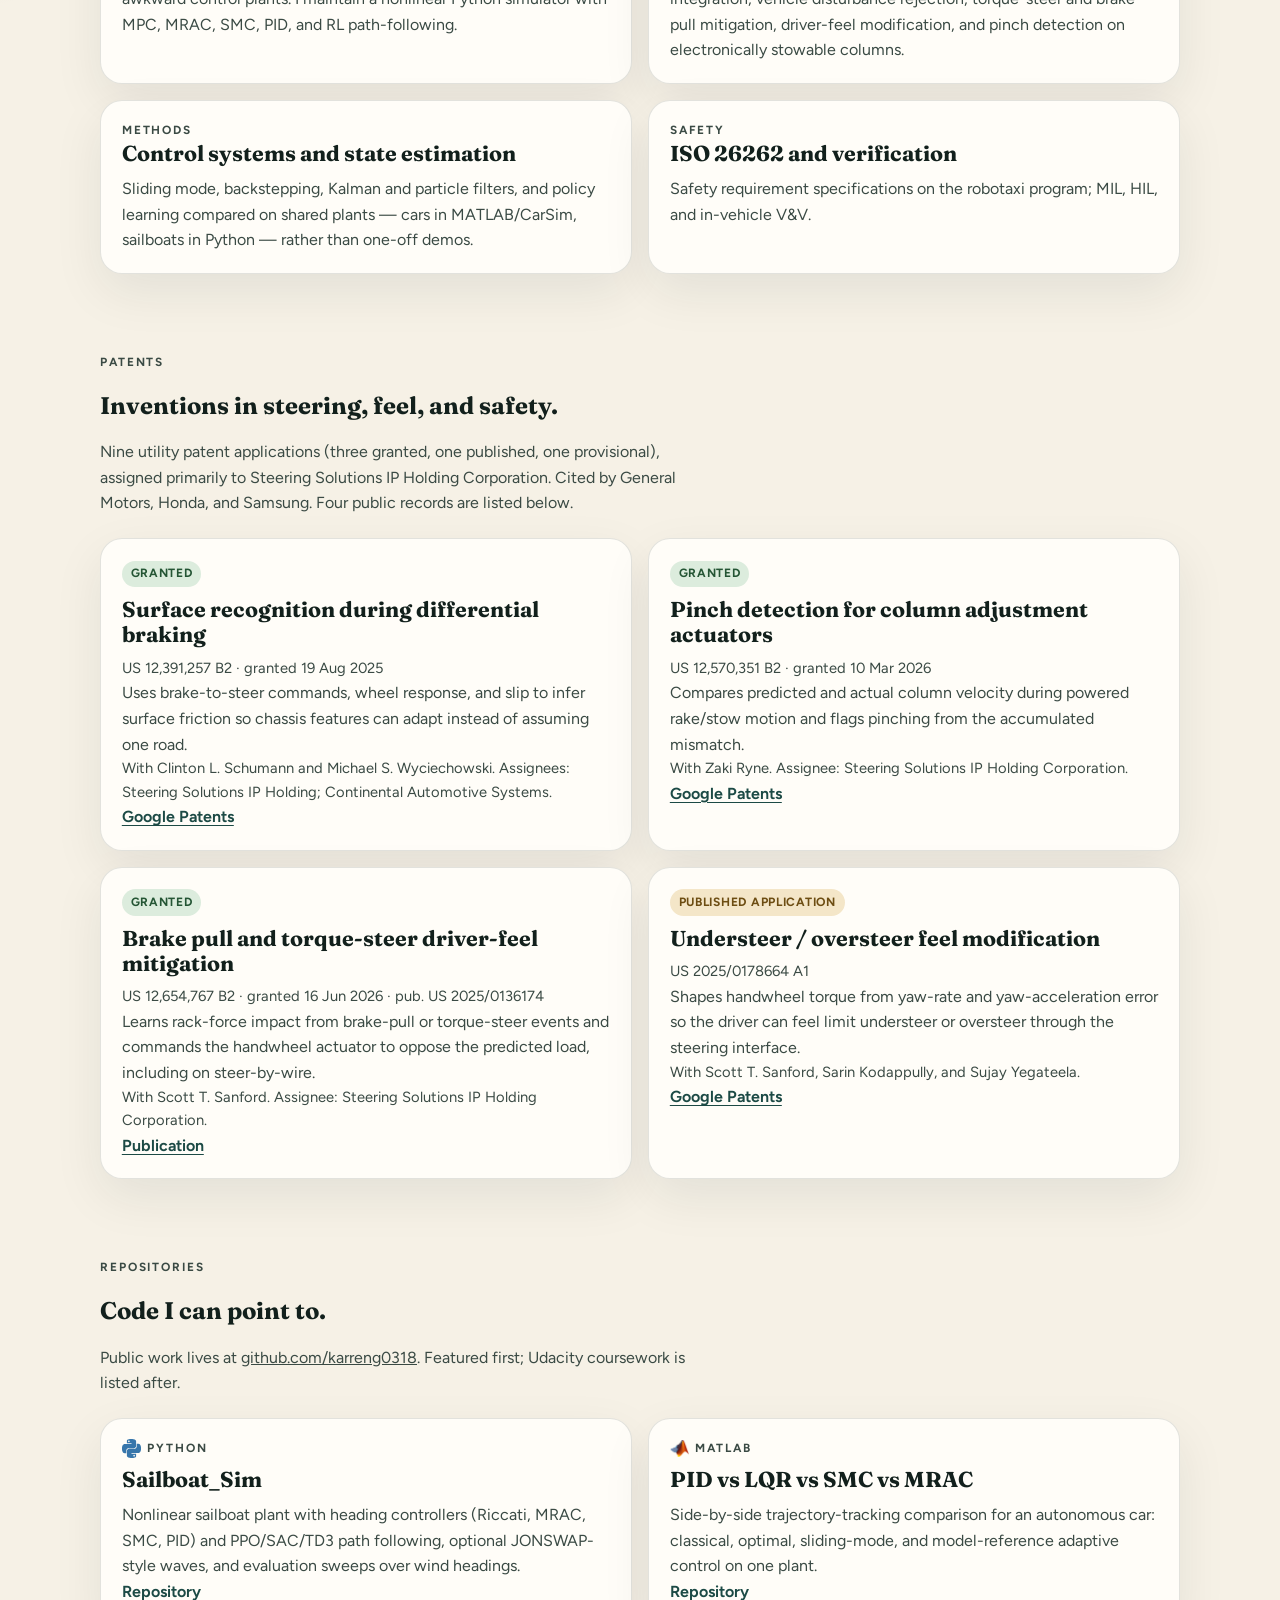
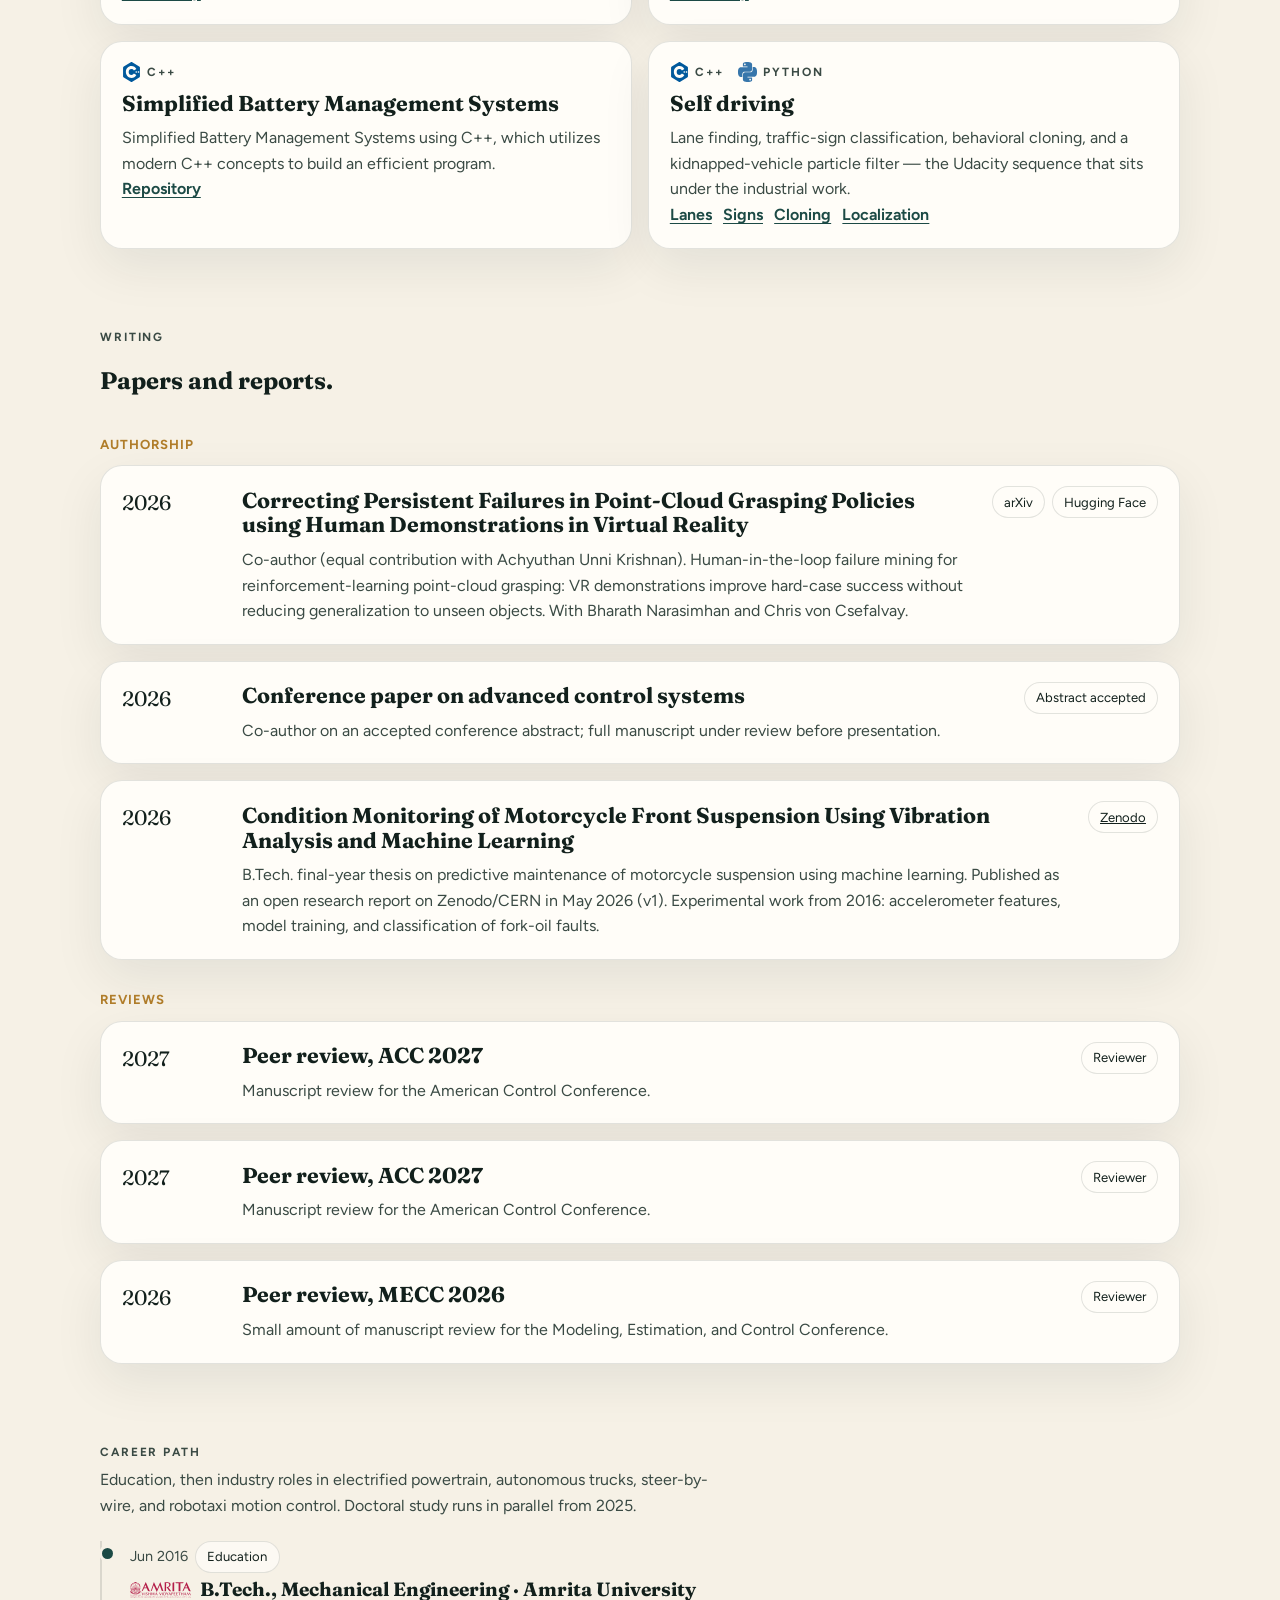
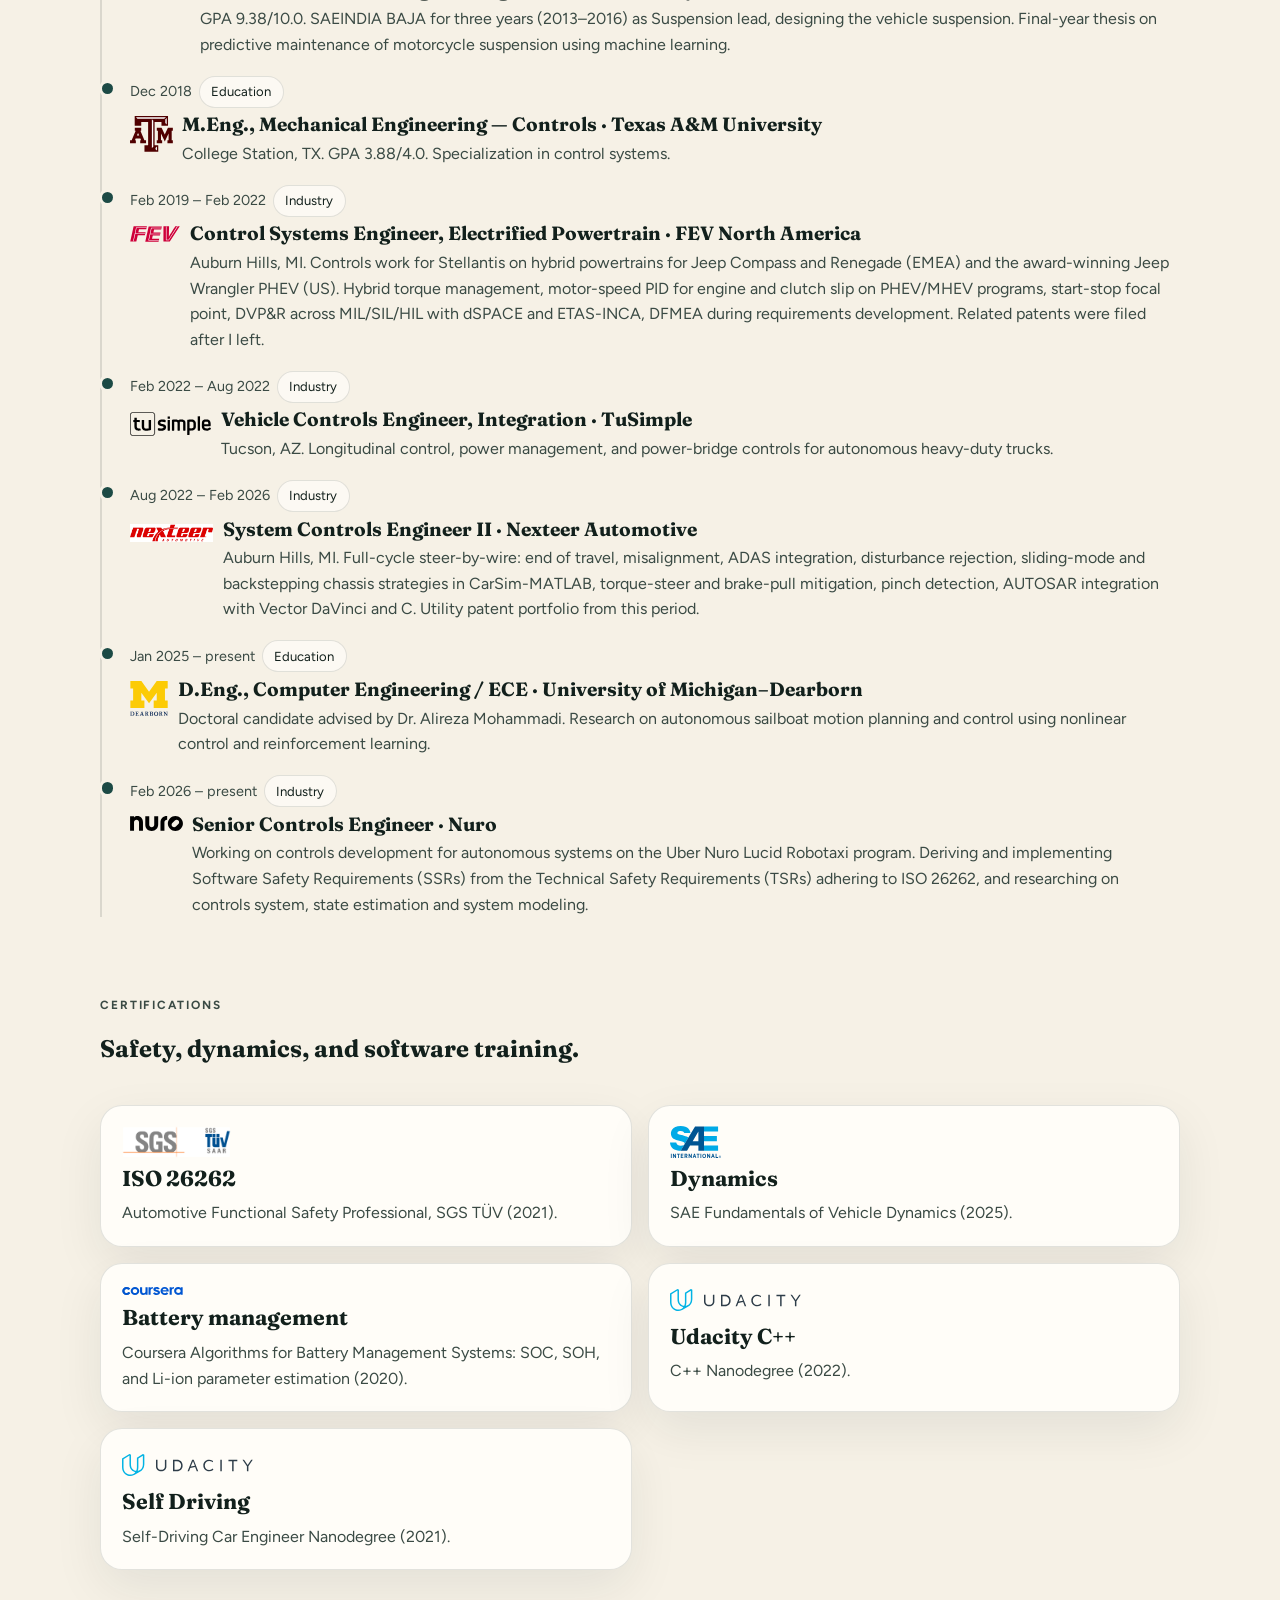
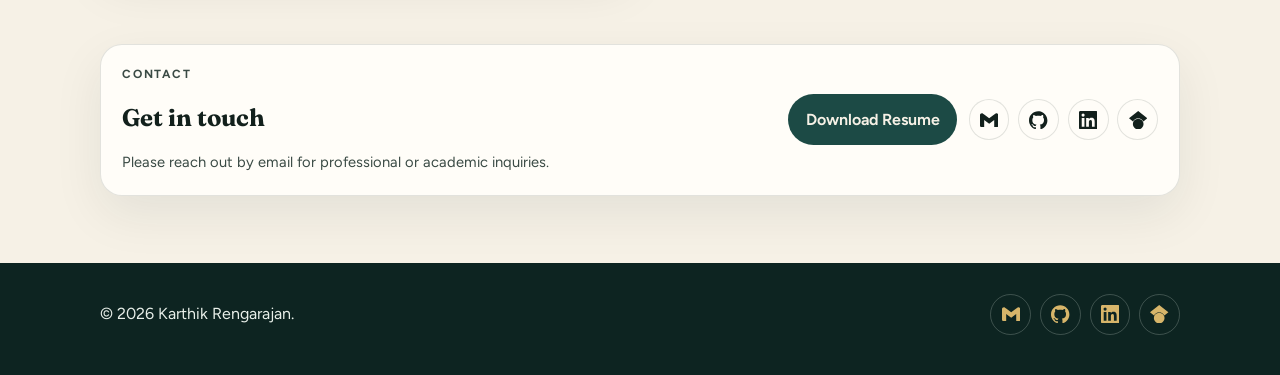
==== commit 7bd83f46: "Anonymize ACC 2027 review entries to venue/year only. Drop confidential-title placeholders; list two" ====
--- a/index.html
+++ b/index.html
@@ -271,16 +271,16 @@
           <article class="card pub-item">
             <div class="year">2027</div>
             <div>
-              <h3>Peer review, ACC 2027 (confidential / not public)</h3>
-              <p>Manuscript review for the American Control Conference 2027. Title and authors withheld while the paper remains confidential.</p>
+              <h3>Peer review, ACC 2027</h3>
+              <p>Manuscript review for the American Control Conference.</p>
             </div>
             <span class="tag">Reviewer</span>
           </article>
           <article class="card pub-item">
             <div class="year">2027</div>
             <div>
-              <h3>Peer review, ACC 2027 (confidential / not public)</h3>
-              <p>Manuscript review for the American Control Conference 2027. Title and authors withheld while the paper remains confidential.</p>
+              <h3>Peer review, ACC 2027</h3>
+              <p>Manuscript review for the American Control Conference.</p>
             </div>
             <span class="tag">Reviewer</span>
           </article>
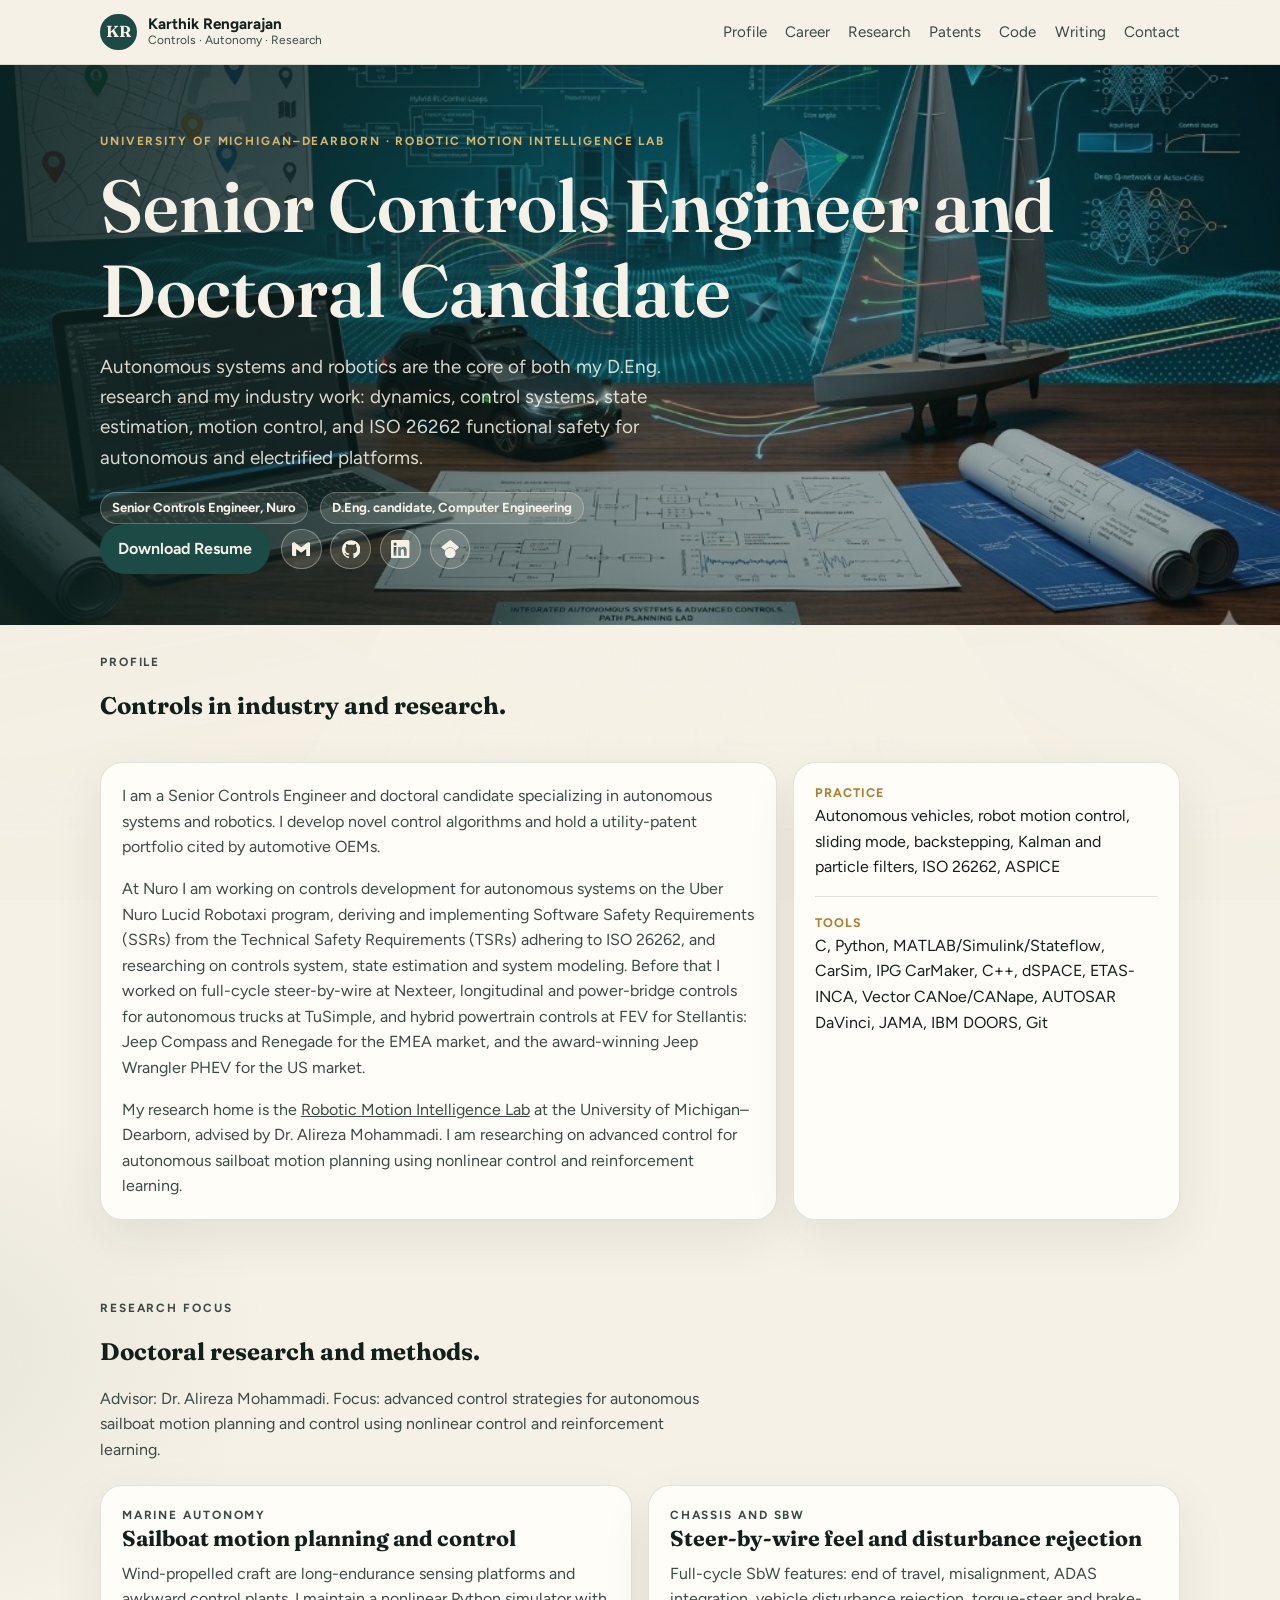
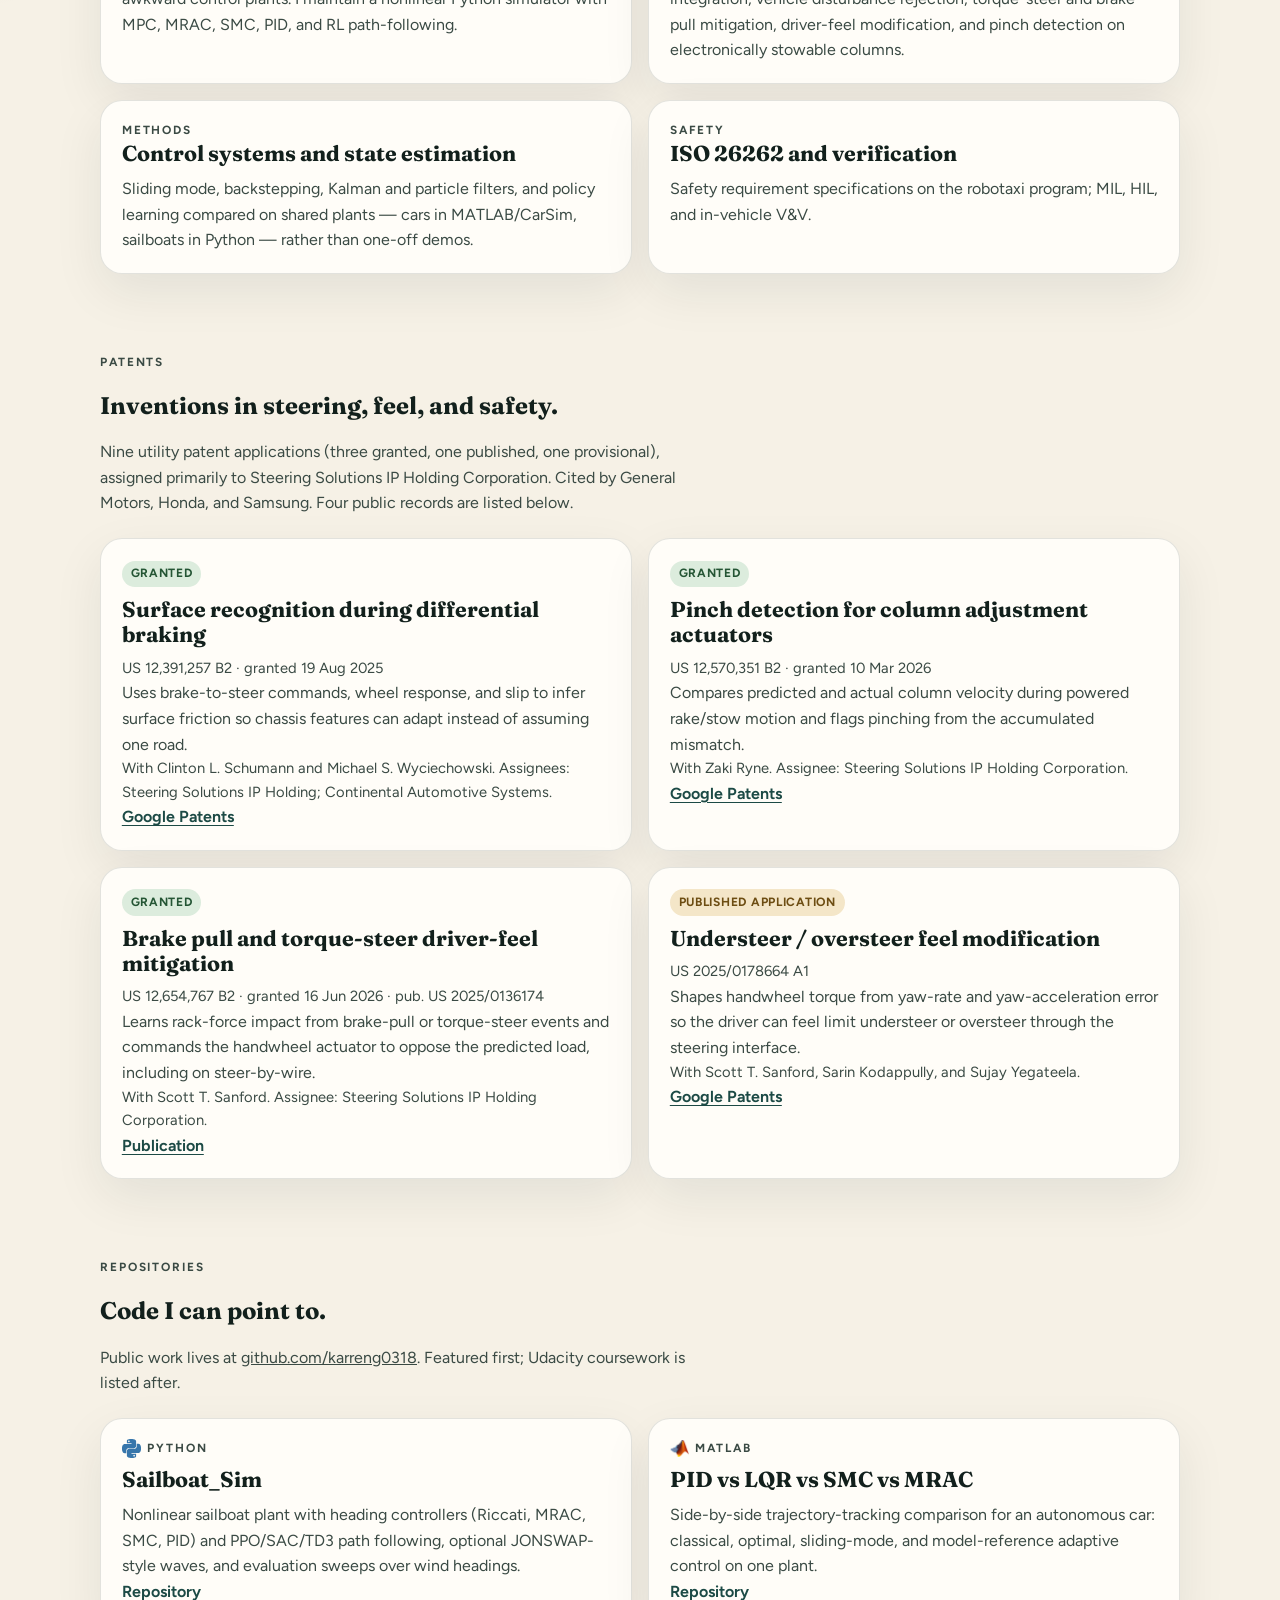
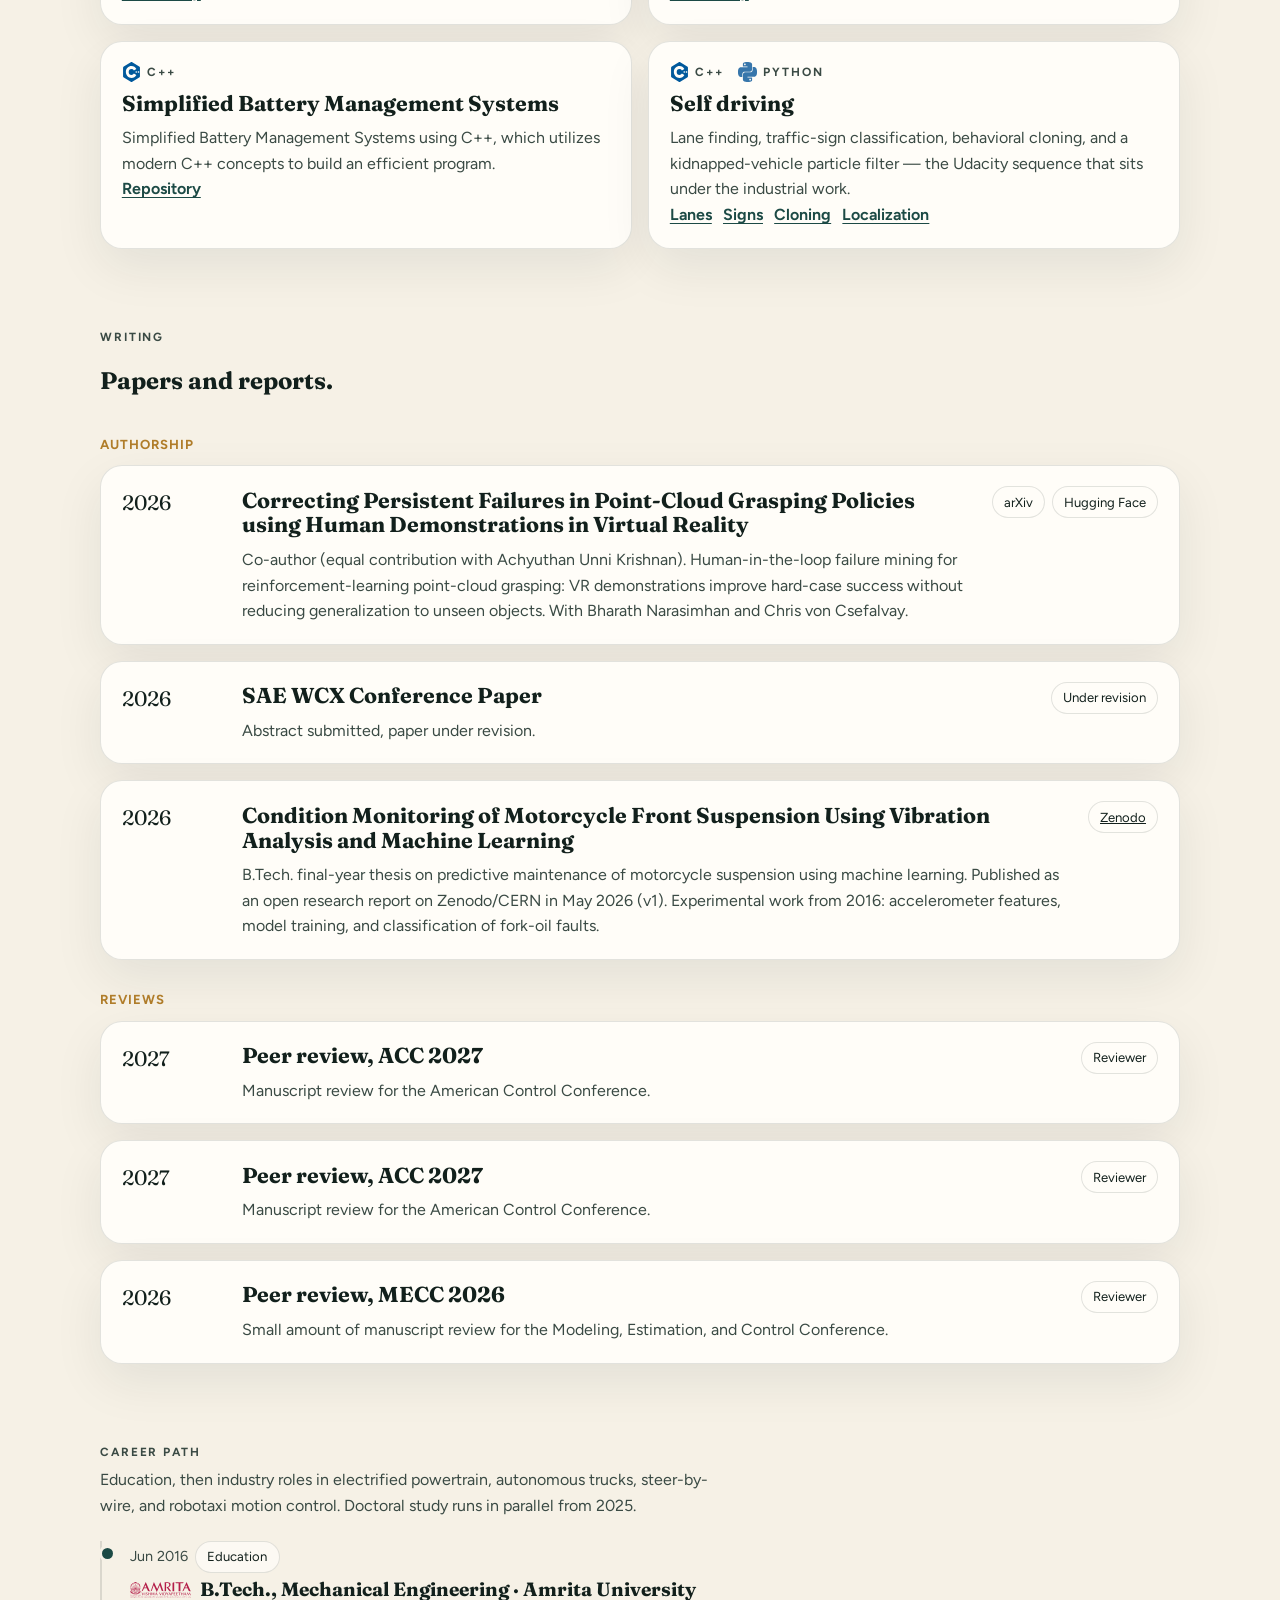
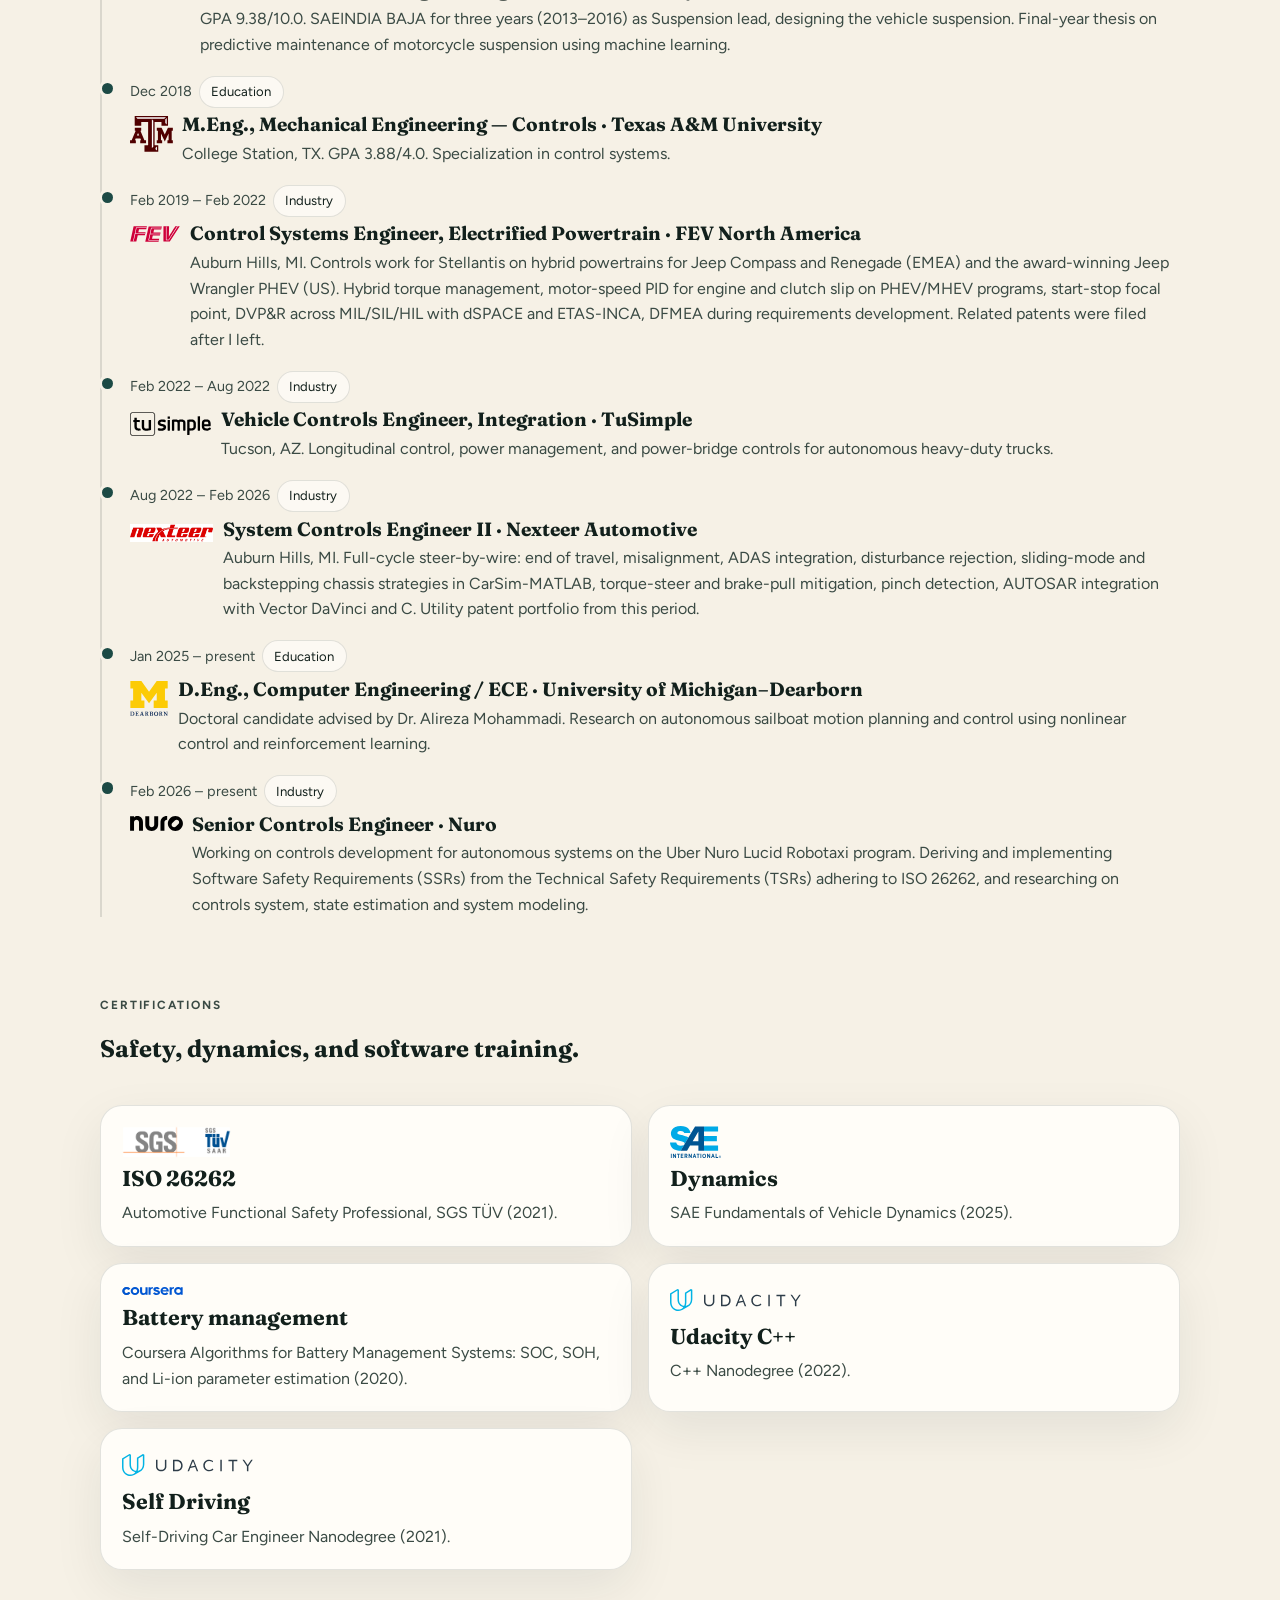
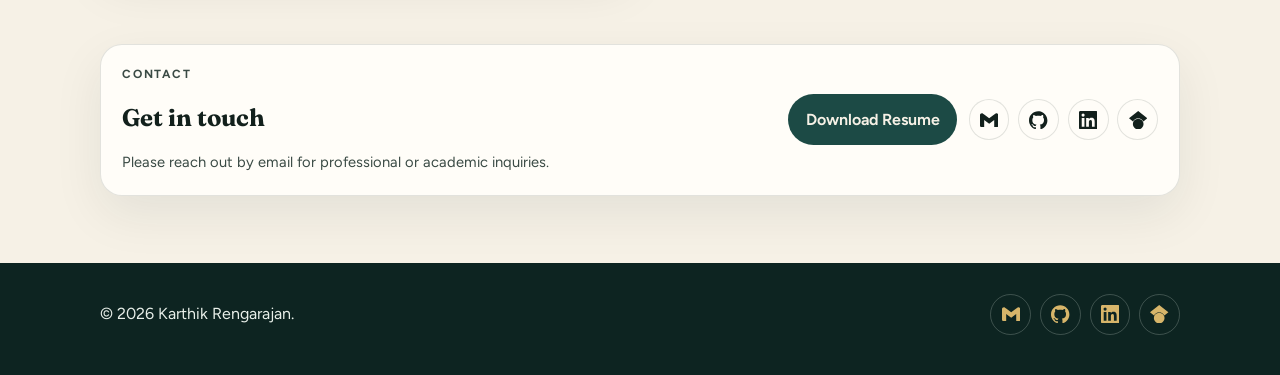
==== commit ae4d5f3e: "Rename SAE WCX authorship entry and mark under revision. Retitle the former advanced-control confere" ====
--- a/index.html
+++ b/index.html
@@ -249,10 +249,10 @@
           <article class="card pub-item">
             <div class="year">2026</div>
             <div>
-              <h3>Conference paper on advanced control systems</h3>
-              <p>Co-author on an accepted conference abstract; full manuscript under review before presentation.</p>
-            </div>
-            <span class="tag">Abstract accepted</span>
+              <h3>SAE WCX Conference Paper</h3>
+              <p>Abstract submitted, paper under revision.</p>
+            </div>
+            <span class="tag">Under revision</span>
           </article>
           <article class="card pub-item">
             <div class="year">2026</div>
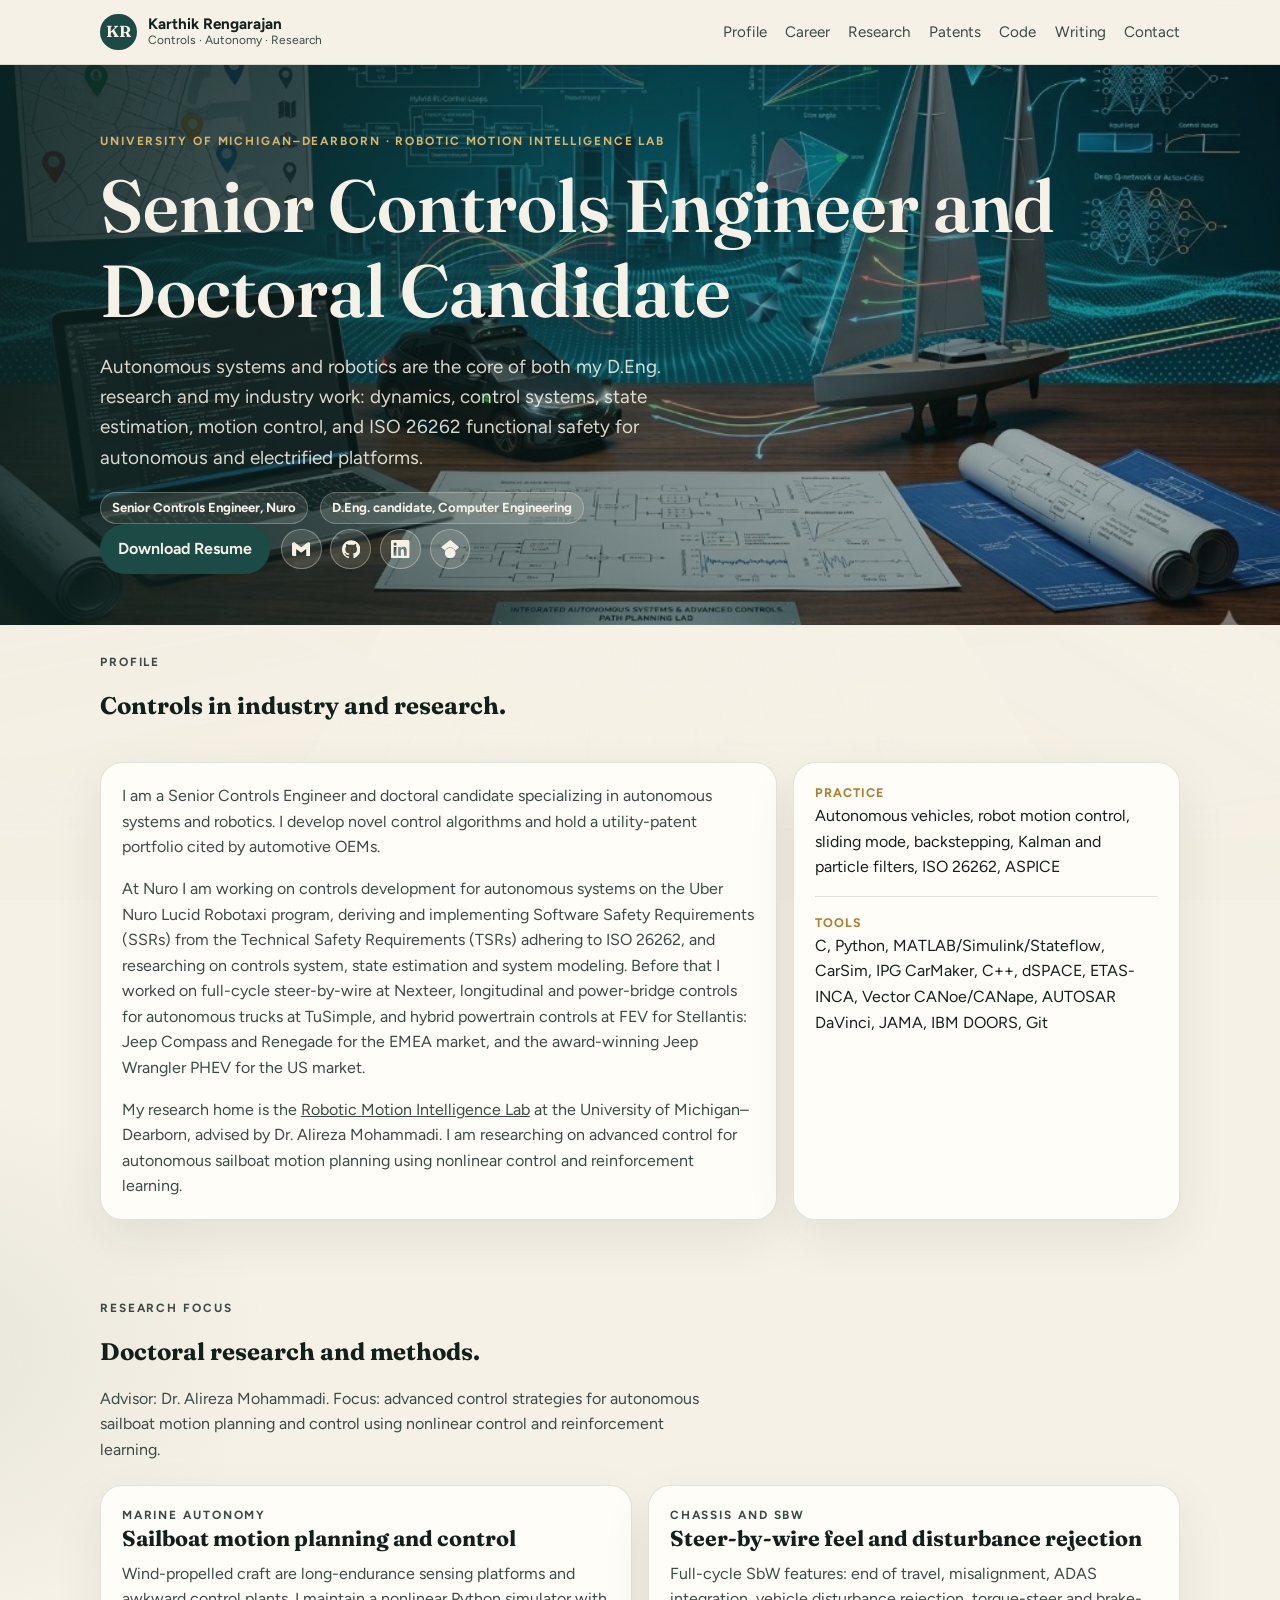
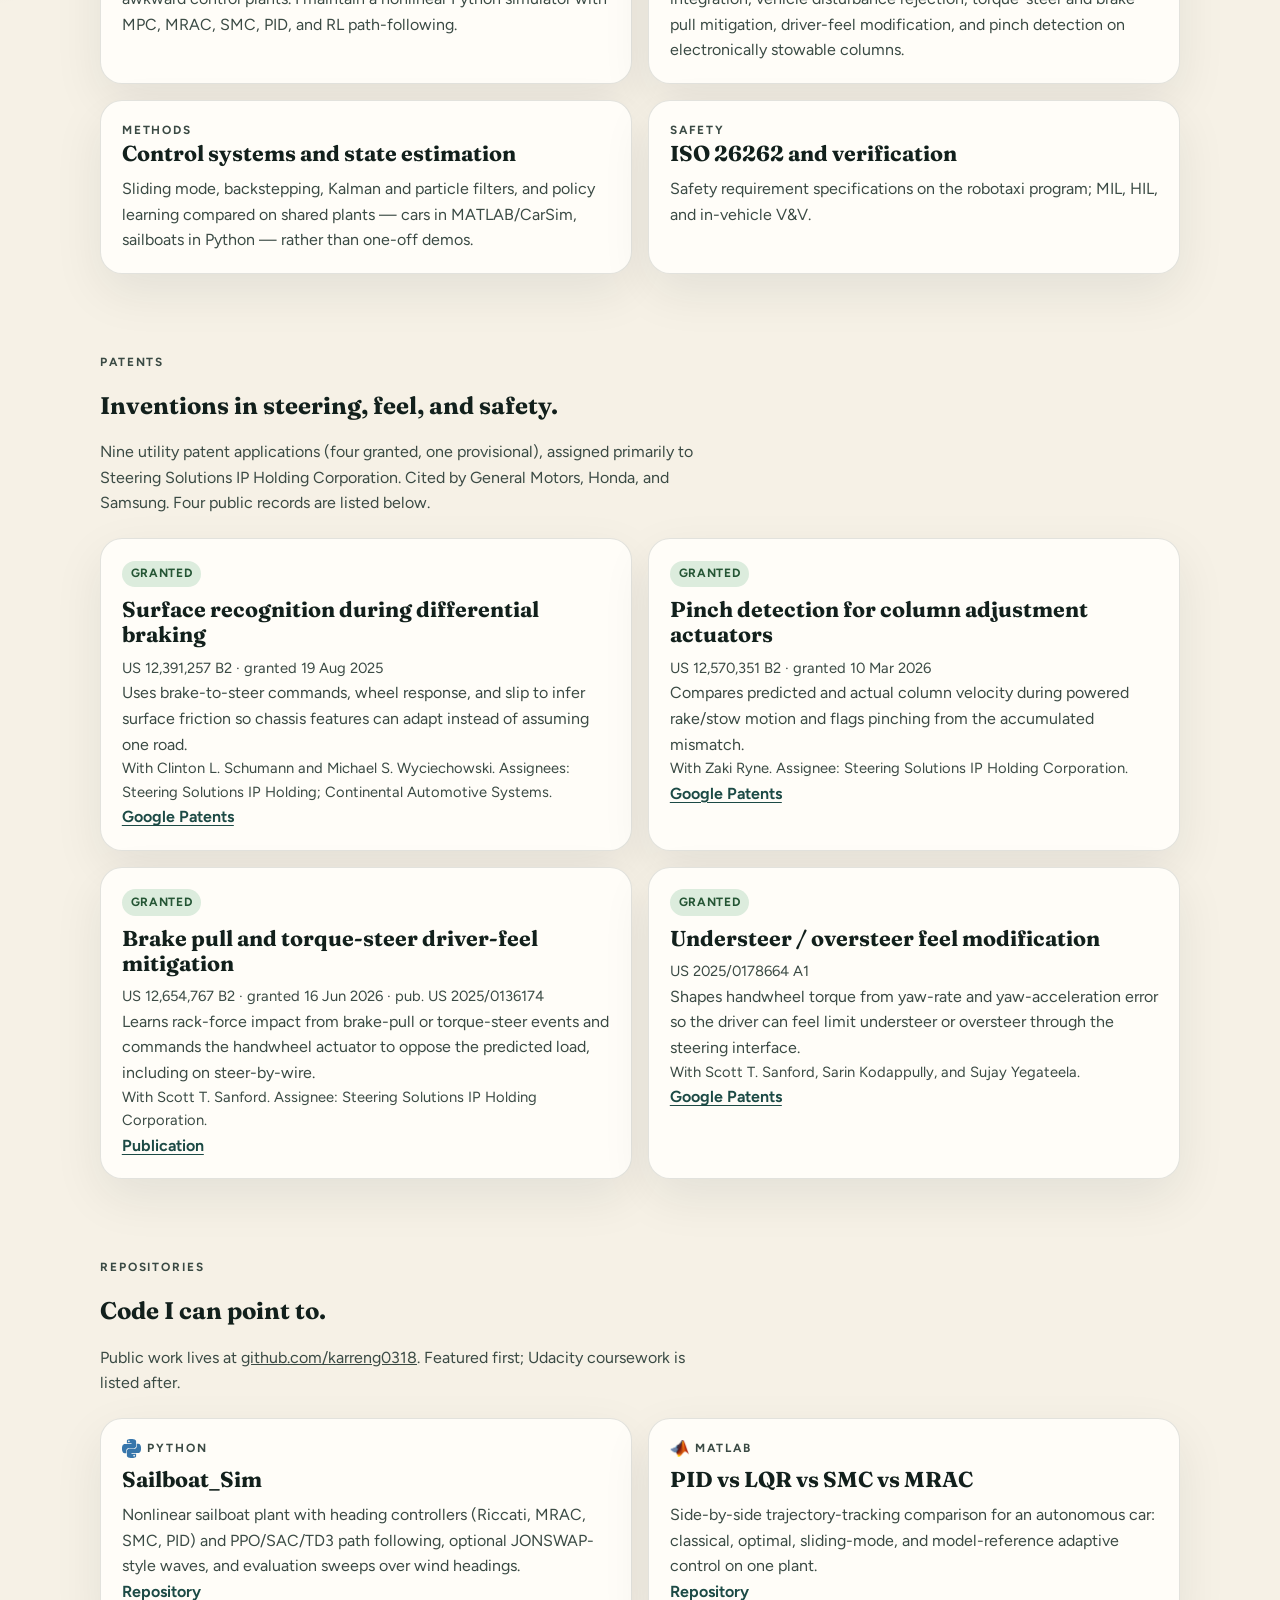
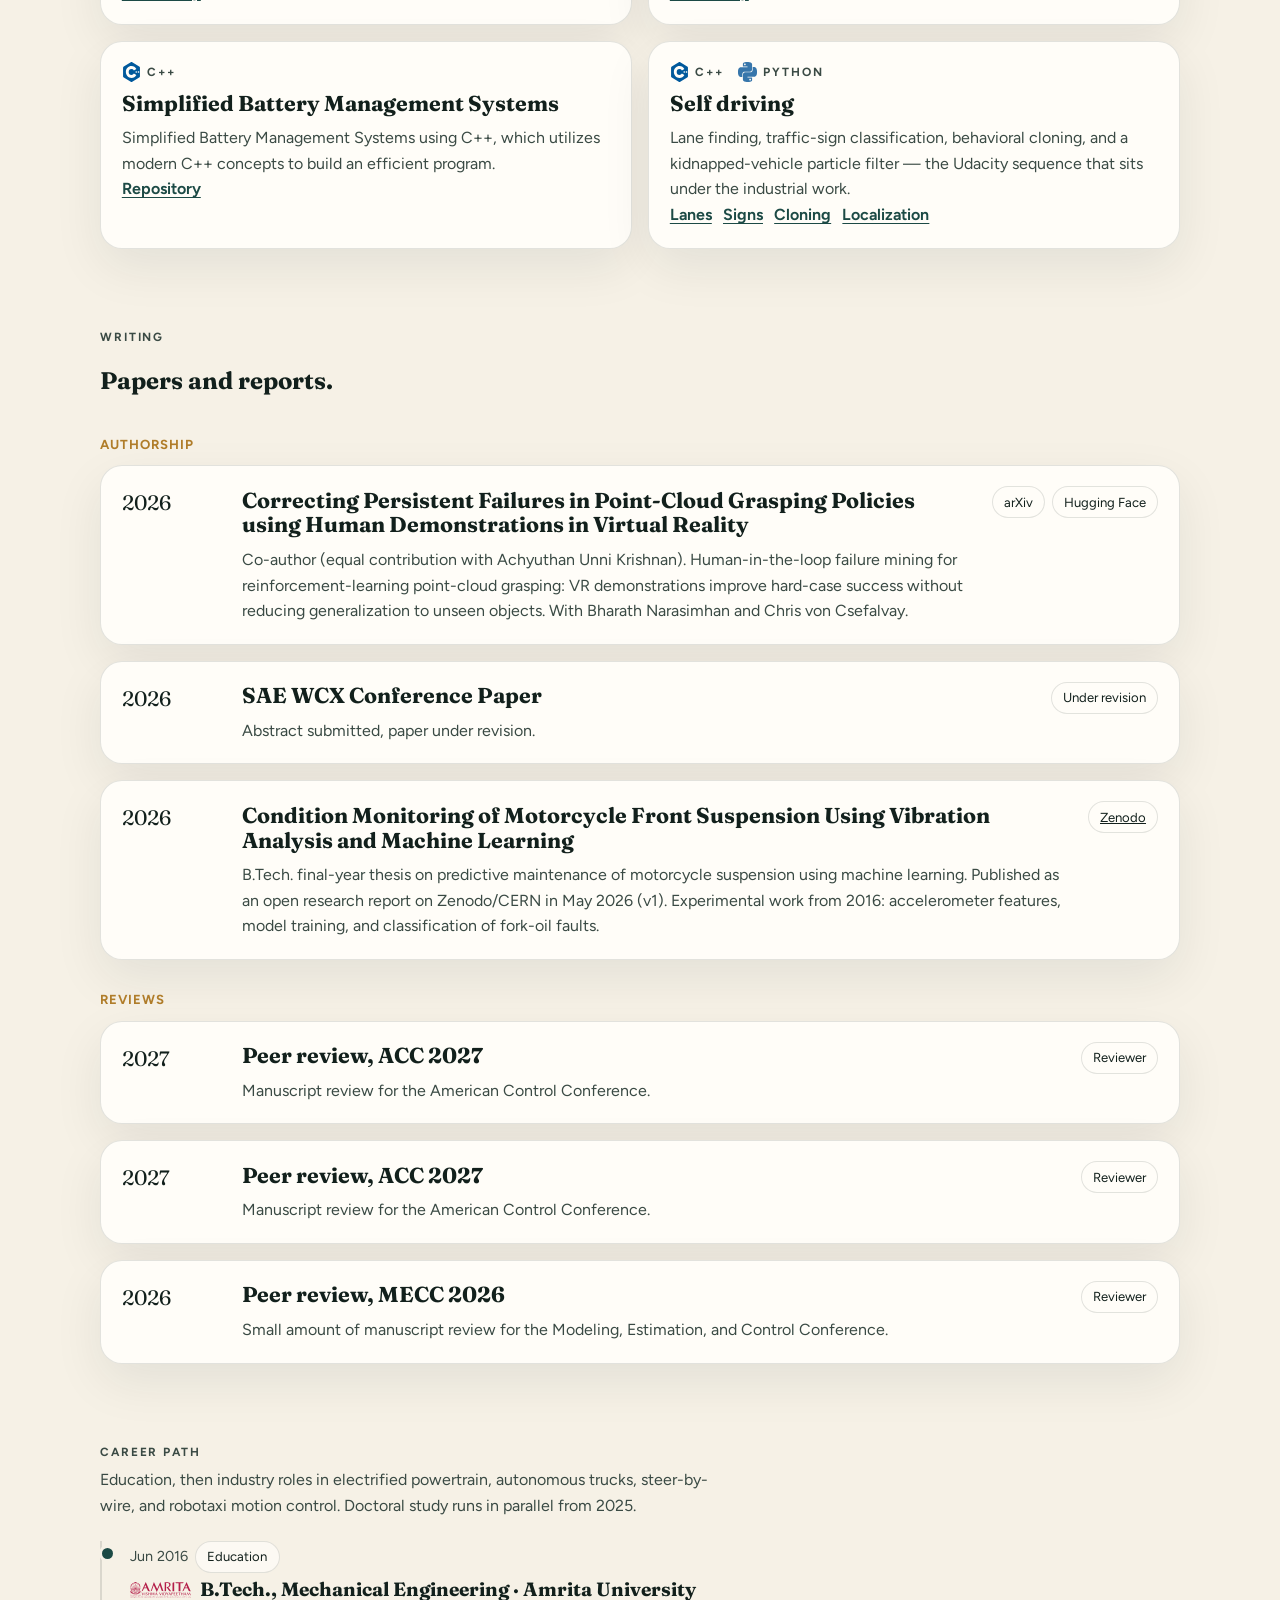
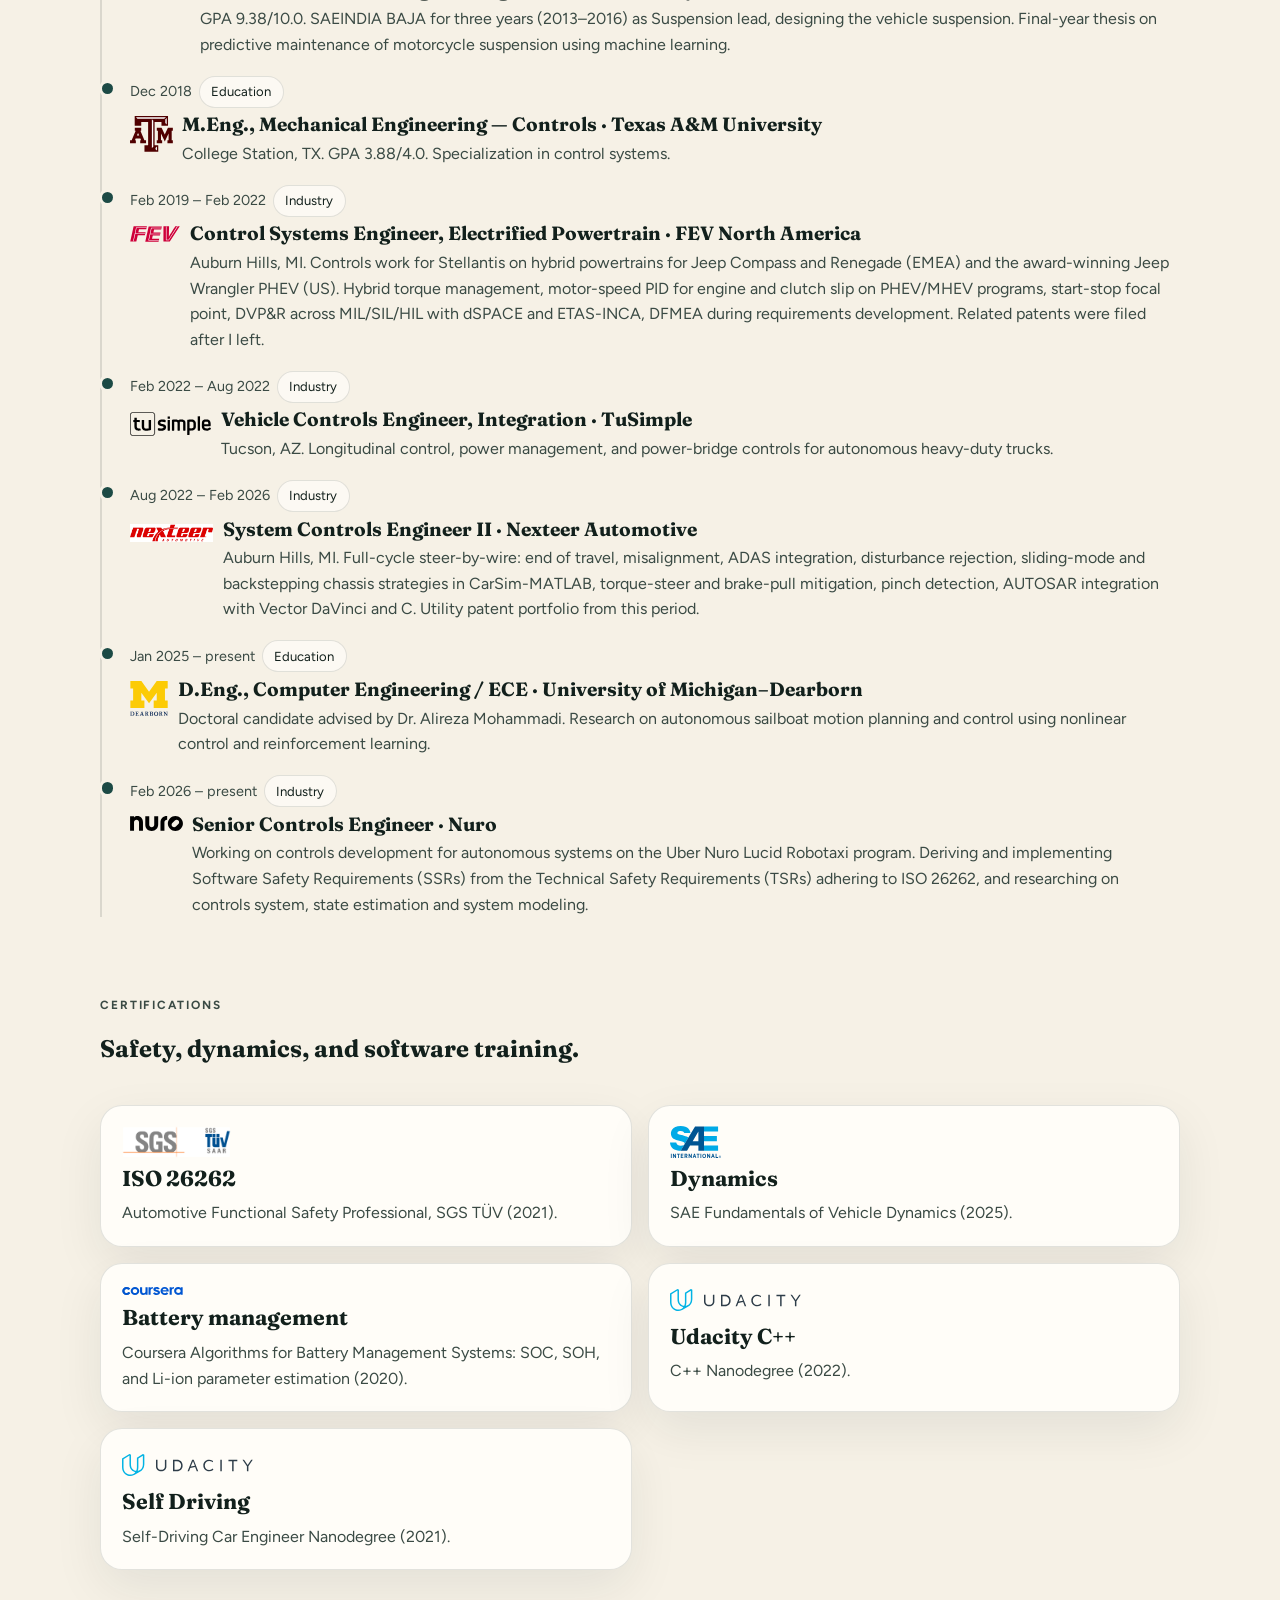
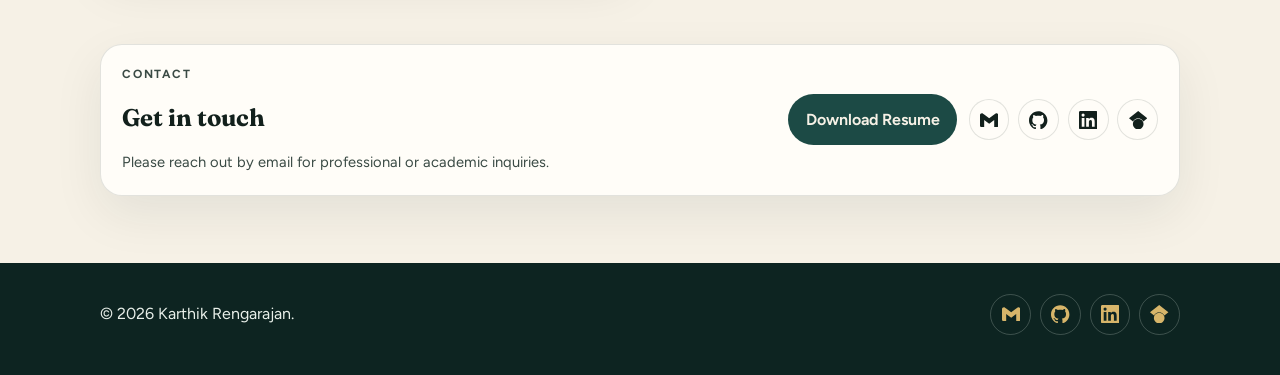
==== commit 5569001b: "Mark understeer / oversteer feel patent as granted. Update the status badge and patent portfolio cou" ====
--- a/index.html
+++ b/index.html
@@ -144,7 +144,7 @@
         <div>
           <p class="kicker">Patents</p>
           <h2>Inventions in steering, feel, and safety.</h2>
-          <p>Nine utility patent applications (three granted, one published, one provisional), assigned primarily to Steering Solutions IP Holding Corporation. Cited by General Motors, Honda, and Samsung. Four public records are listed below.</p>
+          <p>Nine utility patent applications (four granted, one provisional), assigned primarily to Steering Solutions IP Holding Corporation. Cited by General Motors, Honda, and Samsung. Four public records are listed below.</p>
         </div>
       </div>
       <div class="patent-grid">
@@ -173,7 +173,7 @@
           <p class="card-links"><a href="https://patents.google.com/patent/US20250136174A1/en" rel="noopener">Publication</a></p>
         </article>
         <article class="card">
-          <span class="status status-pending">Published application</span>
+          <span class="status status-granted">Granted</span>
           <h3>Understeer / oversteer feel modification</h3>
           <p class="muted">US 2025/0178664 A1</p>
           <p>Shapes handwheel torque from yaw-rate and yaw-acceleration error so the driver can feel limit understeer or oversteer through the steering interface.</p>
